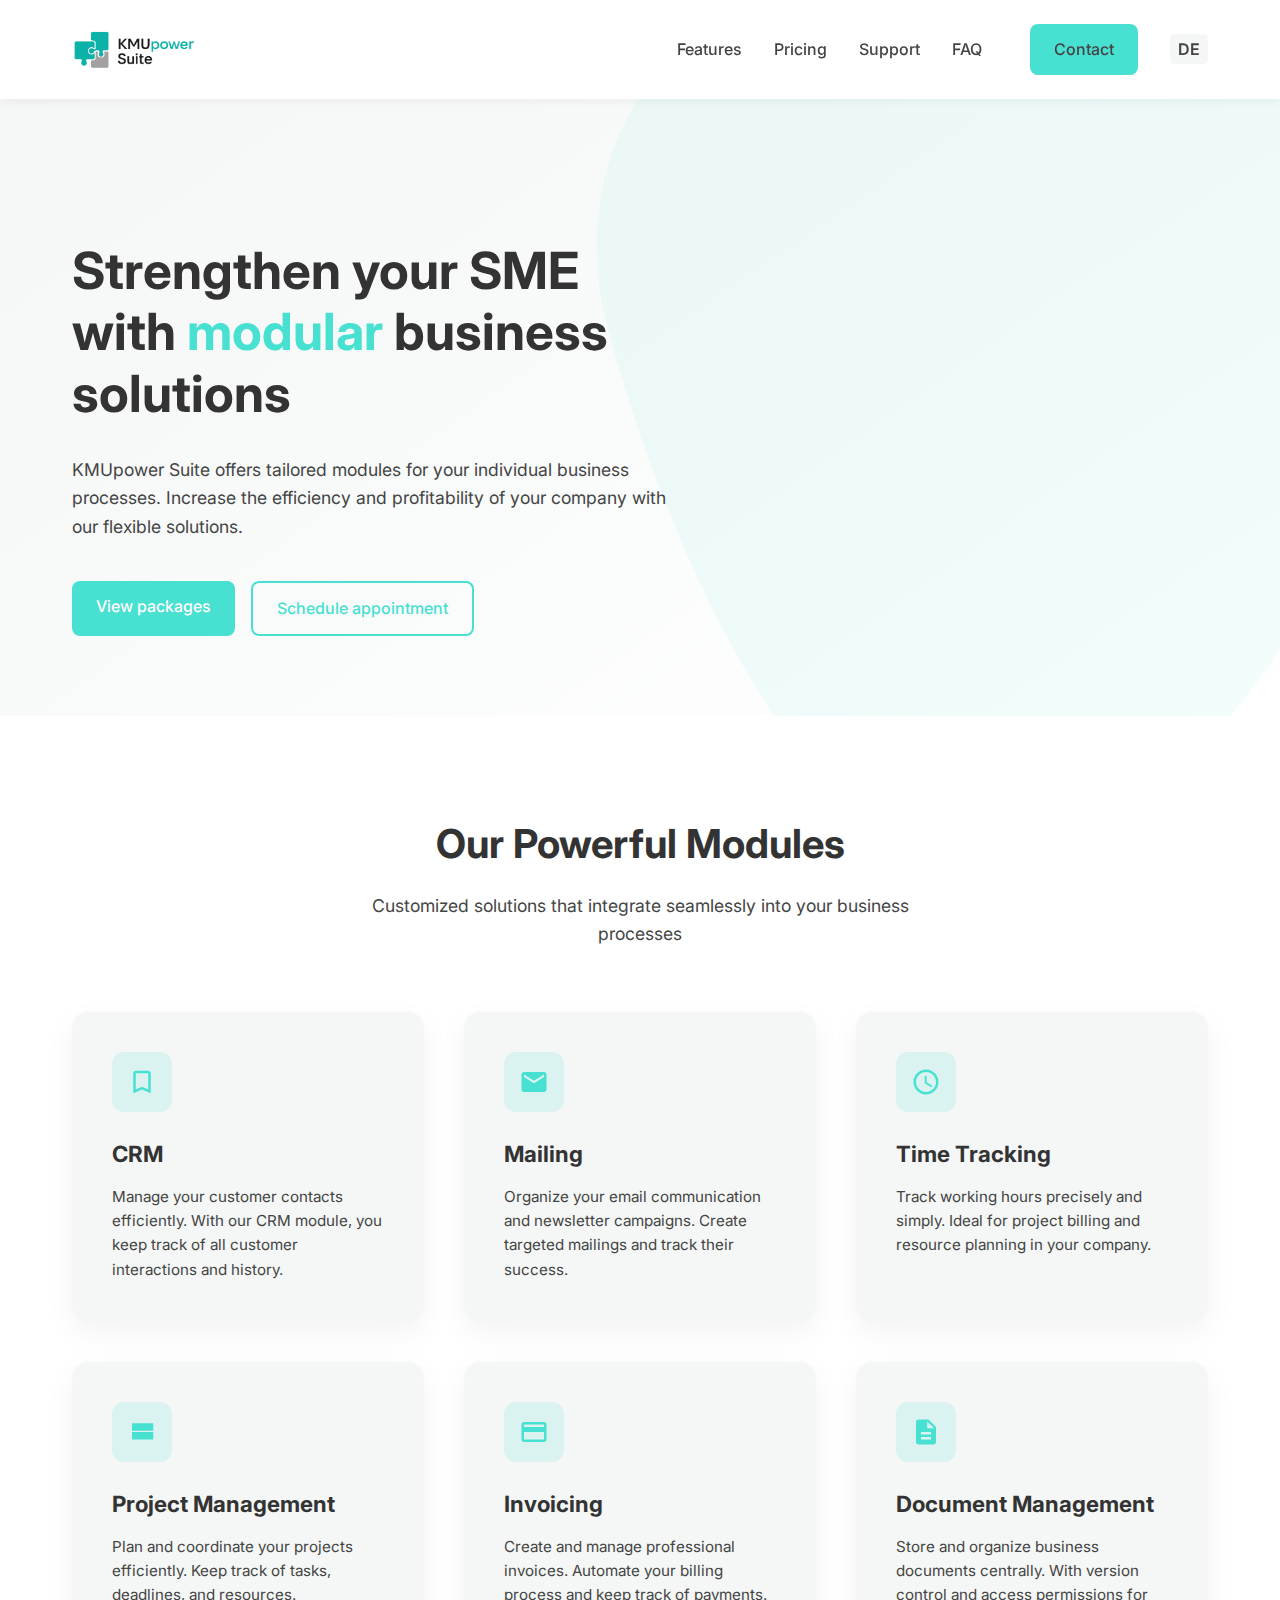
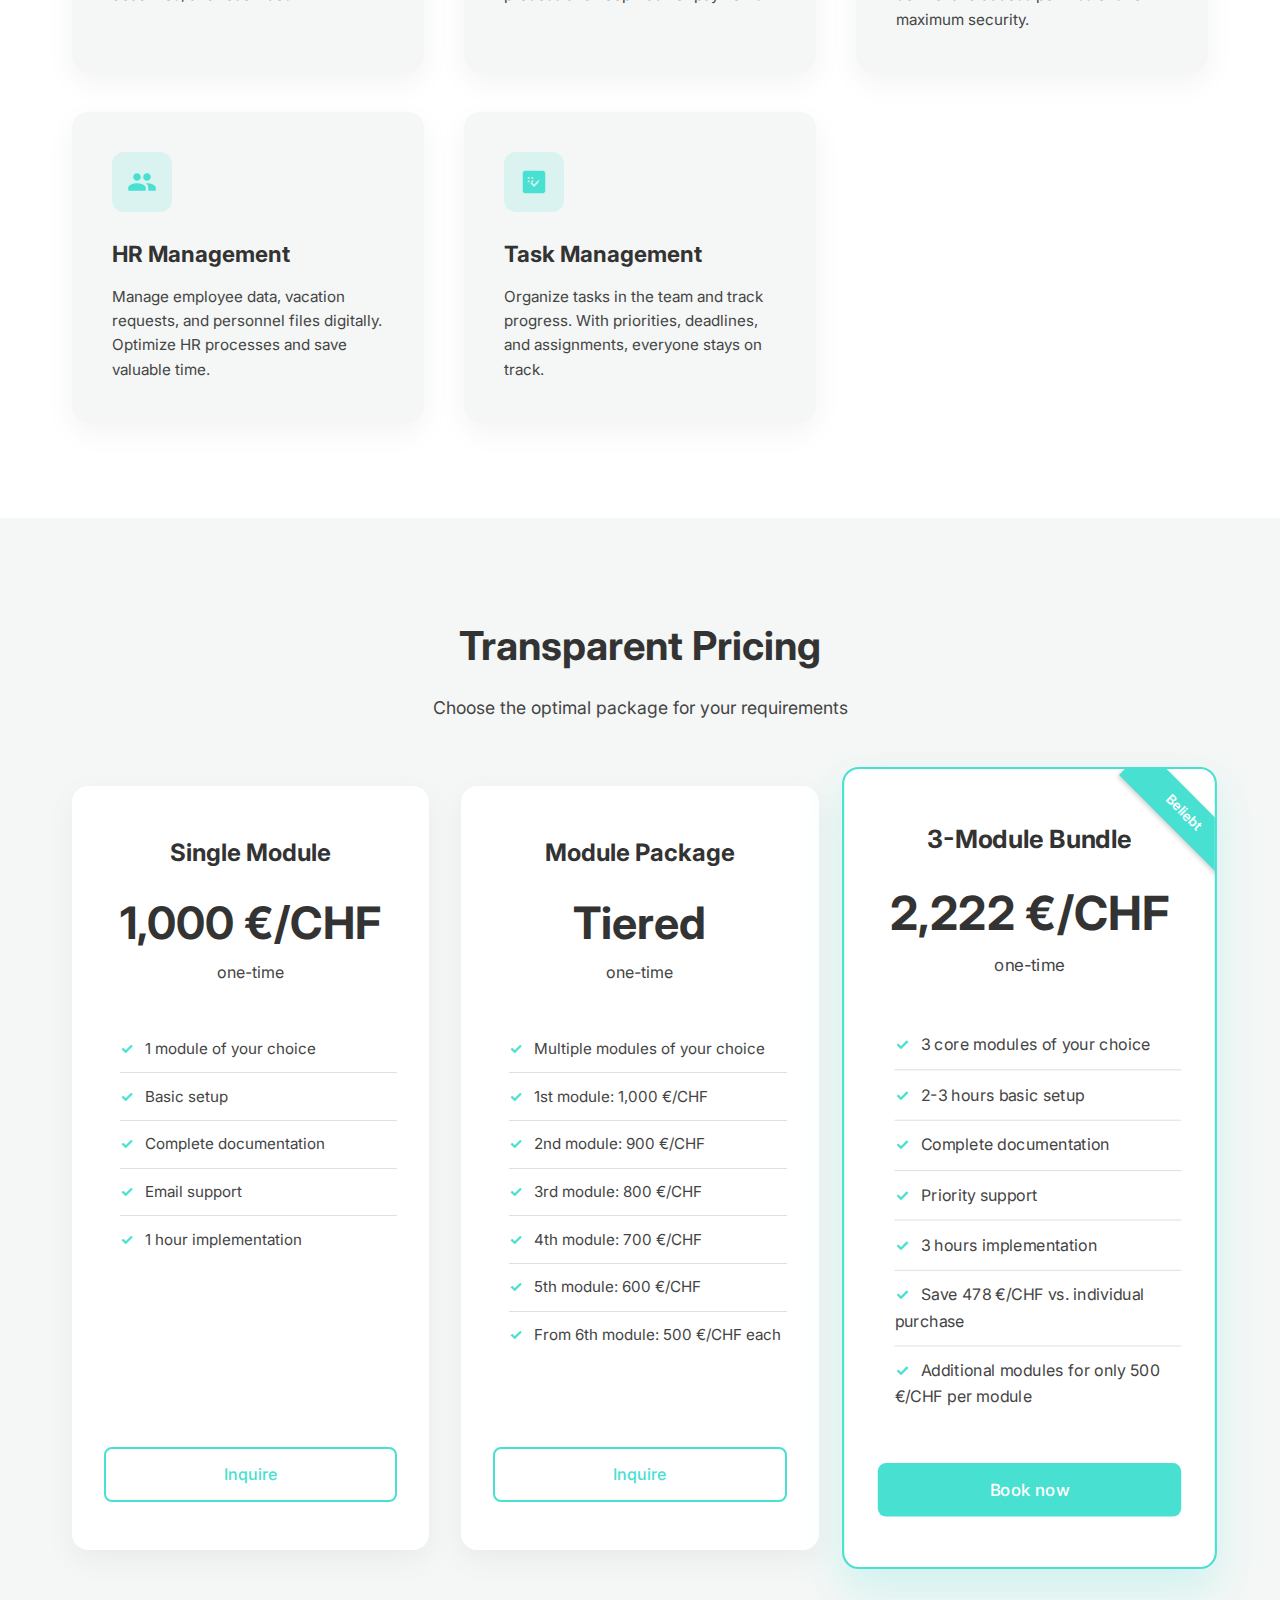
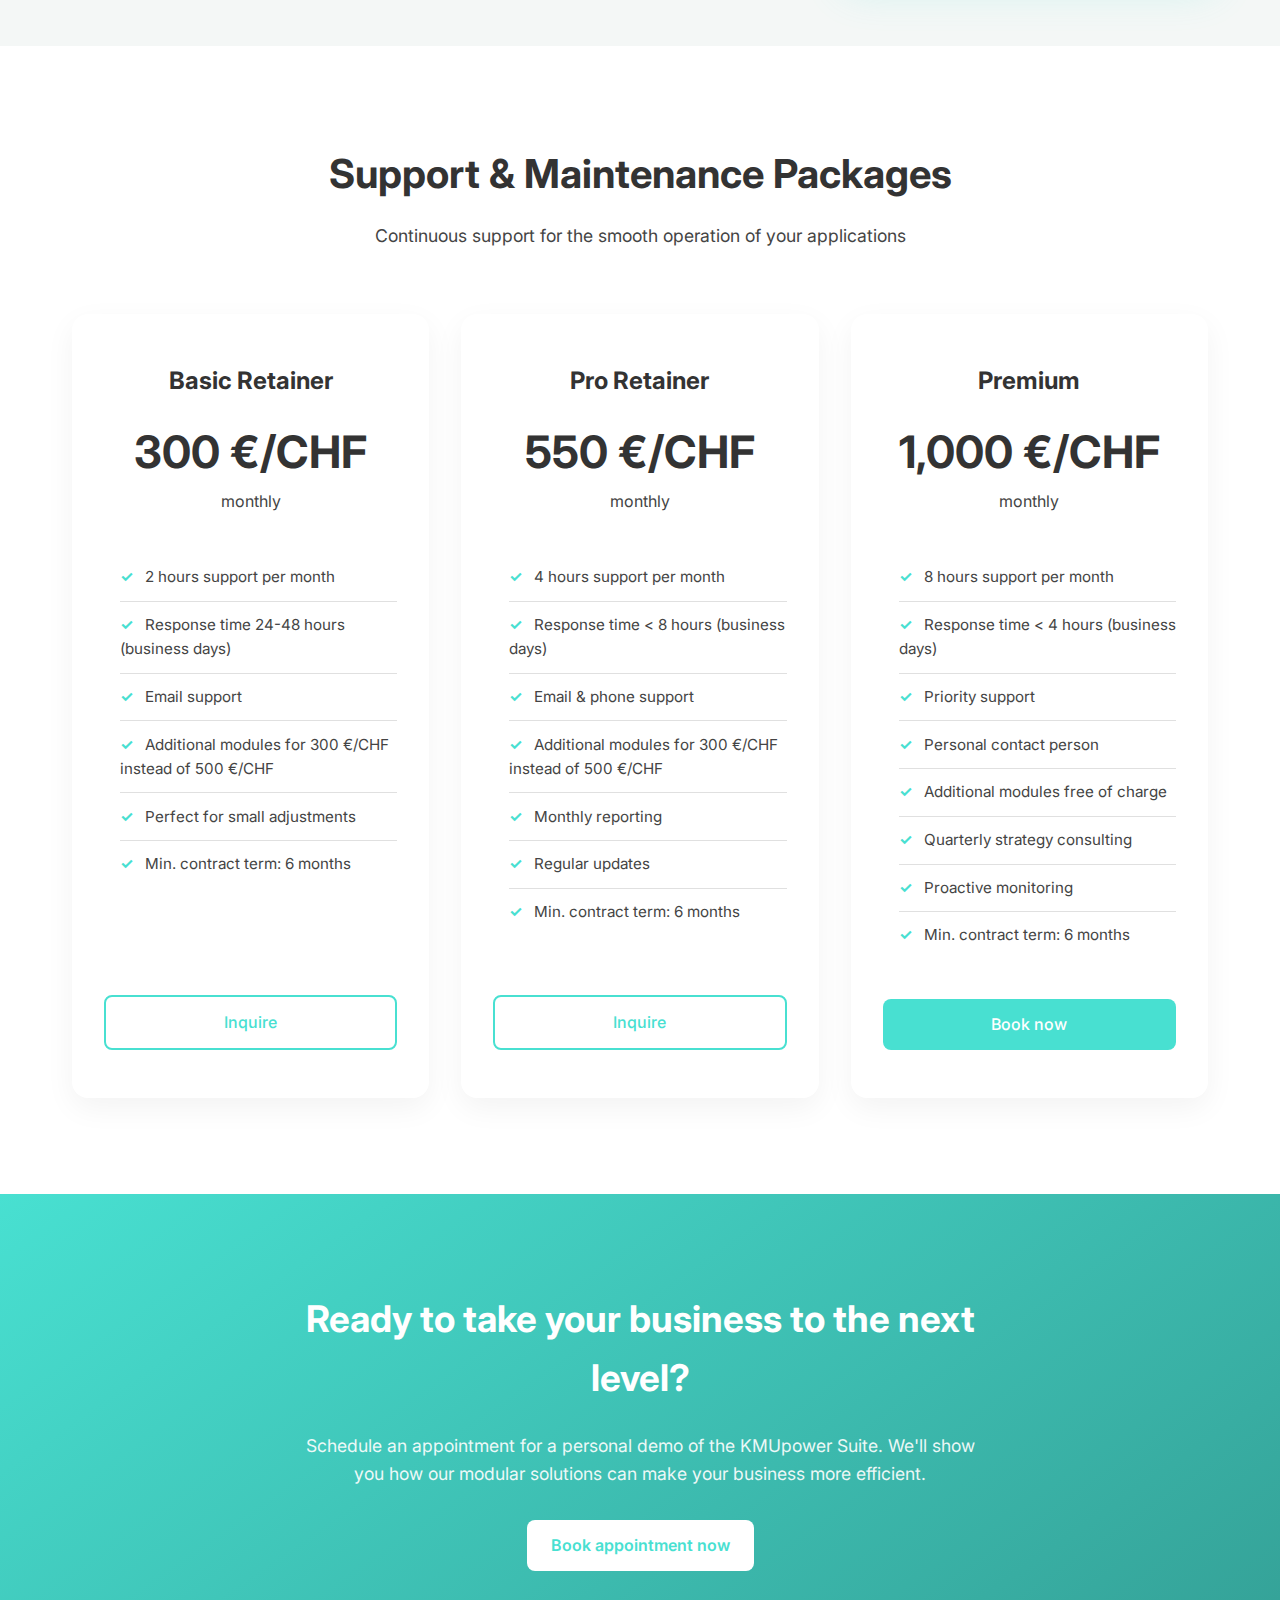
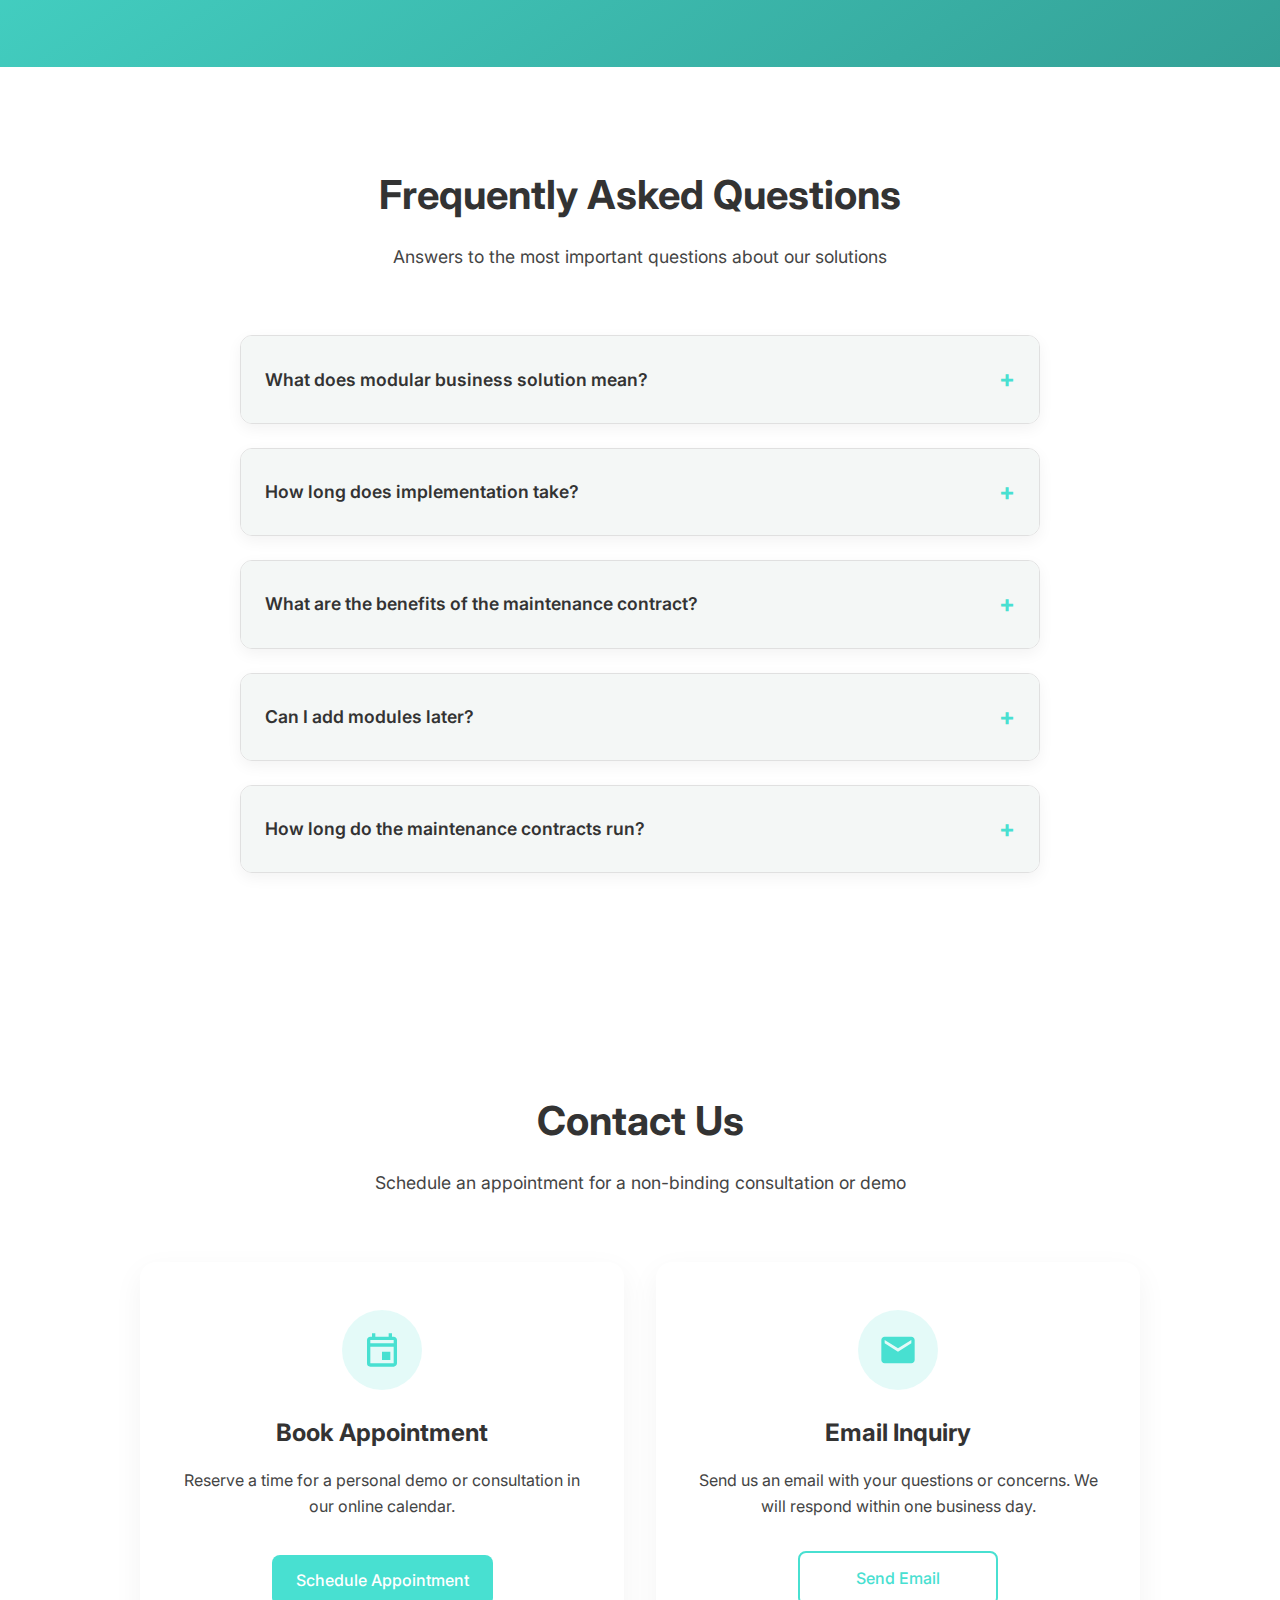
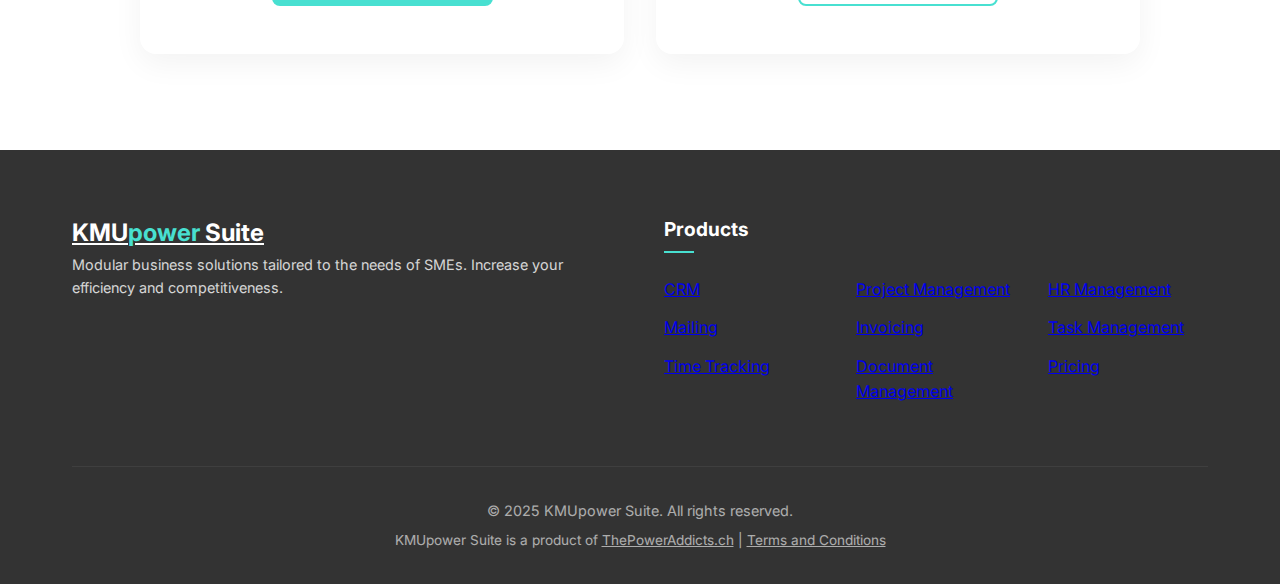
==== index.html @ a1e019ae "Add files via upload" ====
<!DOCTYPE html>
<html lang="de">
<head>
    <meta charset="UTF-8">
    <meta name="viewport" content="width=device-width, initial-scale=1.0">
    <!-- Improved meta description with clear value proposition and length optimization -->
    <meta name="description" content="KMUpower Suite: Modulare Business-Software für KMUs. Steigern Sie Effizienz & Umsatz mit massgeschneiderten Lösungen für CRM, Stundenerfassung & Projektmanagement. Jetzt Demo anfordern!">
    <!-- Added more specific and LSI keywords -->
    <meta name="keywords" content="KMUpower Suite, Business Software Schweiz, modulare CRM Lösung, KMU Projektmanagement, Zeiterfassung Software, digitale Rechnungsstellung, KMU Dokumentenmanagement, HR Software KMU, Aufgabenverwaltung Software, Business Software Modulare">
    <!-- Canonical tag to prevent duplicate content issues -->
    <link rel="canonical" href="https://www.kmupowersuite.com/index.html">
    <!-- Open Graph tags for better social media sharing -->
    <meta property="og:title" content="KMUpower Suite | Modulare Businesslösungen für KMUs">
    <meta property="og:description" content="Steigern Sie die Effizienz Ihres KMU mit massgeschneiderten CRM, Stundenerfassung & Projektmanagement-Modulen. Flexibel & skalierbar.">
    <meta property="og:image" content="https://www.kmupowersuite.com/assets/images/kmupower-og-image.jpg">
    <meta property="og:url" content="https://www.kmupowersuite.com/index.html">
    <meta property="og:type" content="website">
    <!-- Twitter Card data -->
    <meta name="twitter:card" content="summary_large_image">
    <meta name="twitter:title" content="KMUpower Suite | Modulare Businesslösungen für KMUs">
    <meta name="twitter:description" content="Massgeschneiderte Business-Software Module für Schweizer KMUs. CRM, Stundenerfassung & mehr.">
    <meta name="twitter:image" content="https://www.kmupowersuite.com/assets/images/kmupower-twitter-image.jpg">
    <title>KMUpower Suite | Modulare Businesslösungen für KMUs | CRM, Projektmanagement & mehr</title>

    <!-- Preload critical fonts -->
    <link rel="preconnect" href="https://fonts.googleapis.com">
    <link rel="preconnect" href="https://fonts.gstatic.com" crossorigin>
    <link href="https://fonts.googleapis.com/css2?family=Inter:wght@300;400;500;600;700&display=swap" rel="stylesheet">
    
    <!-- Link to external CSS file -->
    <link rel="stylesheet" href="assets/css/style.css">
    
    <!-- Structured data for rich search results -->
    <script type="application/ld+json">
    {
      "@context": "https://schema.org",
      "@type": "SoftwareApplication",
      "name": "KMUpower Suite",
      "applicationCategory": "BusinessApplication",
      "operatingSystem": "Web",
      "offers": {
        "@type": "Offer",
        "price": "1000",
        "priceCurrency": "EUR"
      },
      "aggregateRating": {
        "@type": "AggregateRating",
        "ratingValue": "4.8",
        "ratingCount": "127"
      }
    }
    </script>

    <!-- Structured data for organization -->
    <script type="application/ld+json">
    {
      "@context": "https://schema.org",
      "@type": "Organization",
      "name": "KMUpower Suite",
      "url": "https://www.kmupower-suite.com",
      "logo": "https://www.kmupower-suite.com/assets/images/logo.png",
      "contactPoint": {
        "@type": "ContactPoint",
        "telephone": "+41-XXX-XXX-XXX",
        "contactType": "customer service"
      },
      "sameAs": [
        "https://www.facebook.com/kmupowersuite",
        "https://www.linkedin.com/company/kmupowersuite",
        "https://twitter.com/kmupowersuite"
      ]
    }
    </script>
</head>
<body>
    <header>
        <div class="container">
            <nav class="navbar">
                <a href="#" class="logo">
                    <img src="assets/images/Logo_KMUpowerSuite.webp" alt="KMUpower Suite Logo" class="logo-image">
                </a>
                <!-- Add hamburger menu button -->
                <button class="mobile-menu-toggle" aria-label="Menü öffnen">
                    <span class="hamburger-icon"></span>
                </button>
                <!-- Wrap navigation in a div for mobile toggle -->
                <div class="nav-container">
                    <ul class="nav-links">
                        <li><a href="#features">Features</a></li>
                        <li><a href="#pricing">Preise</a></li>
                        <li><a href="#support">Support</a></li>
                        <li><a href="#faq">FAQ</a></li>
                        <li><a href="#contact" class="btn btn-primary">Kontakt</a></li>
                        <li class="language-switcher"><a href="index-en.html">EN</a></li>
                    </ul>
                </div>
            </nav>
        </div>
    </header>

    <main itemscope itemtype="https://schema.org/SoftwareApplication"> <!-- Added schema.org markup -->
        <section class="hero">
            <div class="container">
                <div class="hero-content">
                    <h1 itemprop="name">Stärken Sie Ihr KMU mit <span>modularen</span> Businesslösungen</h1>
                    <p itemprop="description">KMUpower Suite bietet massgeschneiderte Module für Ihre individuellen Geschäftsprozesse. Steigern Sie die Effizienz und Profitabilität Ihres Unternehmens mit unseren flexiblen Lösungen.</p>
                    <div class="hero-buttons">
                        <a href="#pricing" class="btn btn-primary">Pakete ansehen</a>
                        <a href="#contact" class="btn btn-outline">Termin vereinbaren</a>
                    </div>
                </div>
            </div>
        </section>

        <section id="features" class="section features">
            <div class="container">
                <div class="section-title">
                    <h2>Unsere Leistungsstarken Module</h2>
                    <p>Massgeschneiderte Lösungen, die sich nahtlos in Ihre Geschäftsprozesse integrieren</p>
                </div>
                <div class="features-grid">
                    <!-- Hier ist die korrekte (zweite) Version der Feature Cards -->
                    <div class="feature-card" itemprop="featureList" itemscope itemtype="https://schema.org/ItemList">
                        <div class="feature-icon">
                             <!-- CRM Icon (Beispiel: Bookmark) -->
                            <svg xmlns="http://www.w3.org/2000/svg" viewBox="0 0 24 24" aria-hidden="true" role="img"><path d="M17 3H7c-1.1 0-2 .9-2 2v16l7-3 7 3V5c0-1.1-.9-2-2-2zm0 15l-5-2.18L7 18V5h10v13z"/></svg>
                        </div>
                        <h3 itemprop="itemListElement">CRM</h3>
                        <p>Verwalten Sie Ihre Kundenkontakte effizient. Mit unserem CRM-Modul behalten Sie den Überblick über alle Kundeninteraktionen und -historie. Optimieren Sie Ihren Verkaufsprozess und verbessern Sie die Kundenbindung.</p>
                    </div>
                    <div class="feature-card">
                        <div class="feature-icon">
                             <!-- Mailing Icon (Beispiel: Envelope) -->
                             <svg xmlns="http://www.w3.org/2000/svg" viewBox="0 0 24 24"><path d="M20 4H4c-1.1 0-1.99.9-1.99 2L2 18c0 1.1.9 2 2 2h16c1.1 0 2-.9 2-2V6c0-1.1-.9-2-2-2zm0 4l-8 5-8-5V6l8 5 8-5v2z"></path></svg>
                        </div>
                        <h3>Mailing</h3>
                        <p>Organisieren Sie Ihre E-Mail-Kommunikation und Newsletter-Kampagnen. Erstellen Sie zielgerichtete Mailings und verfolgen Sie deren Erfolg.</p>
                    </div>
                    <div class="feature-card">
                        <div class="feature-icon">
                             <!-- Stundenerfassung Icon (Beispiel: Clock) -->
                             <svg xmlns="http://www.w3.org/2000/svg" viewBox="0 0 24 24"><path d="M11.99 2C6.47 2 2 6.48 2 12s4.47 10 9.99 10C17.52 22 22 17.52 22 12S17.52 2 11.99 2zM12 20c-4.42 0-8-3.58-8-8s3.58-8 8-8 8 3.58 8 8-3.58 8-8 8zm.5-13H11v6l5.25 3.15.75-1.23-4.5-2.67z"/></svg>
                        </div>
                        <h3>Stundenerfassung</h3>
                        <p>Erfassen Sie Arbeitszeiten präzise und unkompliziert. Ideal für Projektabrechnungen und Ressourcenplanung in Ihrem Unternehmen.</p>
                    </div>
                    <div class="feature-card">
                        <div class="feature-icon">
                             <!-- Projektmanagement Icon (Beispiel: Folder/Stack) -->
                             <svg xmlns="http://www.w3.org/2000/svg" viewBox="0 0 24 24"><path d="M4 18h17v-6H4v6zM4 5v6h17V5H4z"></path></svg>
                        </div>
                        <h3>Projektmanagement</h3>
                        <p>Planen und koordinieren Sie Ihre Projekte effizient. Behalten Sie den Überblick über Aufgaben, Deadlines und Ressourcen.</p>
                    </div>
                    <div class="feature-card">
                        <div class="feature-icon">
                            <!-- Rechnungsstellung Icon (Beispiel: Receipt/Bill) -->
                             <svg xmlns="http://www.w3.org/2000/svg" viewBox="0 0 24 24"><path d="M20 4H4c-1.11 0-1.99.89-1.99 2L2 18c0 1.11.89 2 1.99 2h16c1.11 0 2-.89 2-2V6c0-1.11-.89-2-2-2zm0 14H4v-6h16v6zm0-10H4V6h16v2z"></path></svg>
                        </div>
                        <h3>Rechnungsstellung</h3>
                        <p>Erstellen und verwalten Sie professionelle Rechnungen. Automatisieren Sie Ihren Abrechnungsprozess und behalten Sie den Überblick über Zahlungen.</p>
                    </div>
                    <div class="feature-card">
                        <div class="feature-icon">
                            <!-- Dokumentenmanagement Icon (Beispiel: File/Document) -->
                            <svg xmlns="http://www.w3.org/2000/svg" viewBox="0 0 24 24"><path d="M14 2H6c-1.1 0-1.99.9-1.99 2L4 20c0 1.1.89 2 1.99 2H18c1.1 0 2-.9 2-2V8l-6-6zm2 16H8v-2h8v2zm0-4H8v-2h8v2zm-3-5V3.5L18.5 9H13z"></path></svg>
                        </div>
                        <h3>Dokumentenmanagement</h3>
                        <p>Speichern und organisieren Sie Geschäftsdokumente zentral. Mit Versionskontrolle und Zugriffsberechtigungen für maximale Sicherheit.</p>
                    </div>
                    <div class="feature-card">
                        <div class="feature-icon">
                            <!-- Personalverwaltung Icon (Beispiel: People/Group) -->
                            <svg xmlns="http://www.w3.org/2000/svg" viewBox="0 0 24 24"><path d="M16 11c1.66 0 2.99-1.34 2.99-3S17.66 5 16 5c-1.66 0-3 1.34-3 3s1.34 3 3 3zm-8 0c1.66 0 2.99-1.34 2.99-3S9.66 5 8 5C6.34 5 5 6.34 5 8s1.34 3 3 3zm0 2c-2.33 0-7 1.17-7 3.5V19h14v-2.5c0-2.33-4.67-3.5-7-3.5zm8 0c-.29 0-.62.02-.97.05 1.16.84 1.97 1.97 1.97 3.45V19h6v-2.5c0-2.33-4.67-3.5-7-3.5z"></path></svg>
                        </div>
                        <h3>Personalverwaltung</h3>
                        <p>Verwalten Sie Mitarbeiterdaten, Urlaubsanträge und Personalakten digital. Optimieren Sie HR-Prozesse und sparen Sie wertvolle Zeit.</p>
                    </div>
                    <div class="feature-card">
                        <div class="feature-icon">
                             <!-- Aufgabenverwaltung Icon (Beispiel: Check list) -->
                             <svg xmlns="http://www.w3.org/2000/svg" viewBox="0 0 24 24"><path d="M19 3H5c-1.1 0-2 .9-2 2v14c0 1.1.9 2 2 2h14c1.1 0 2-.9 2-2V5c0-1.1-.9-2-2-2zm-2 5h-1.42v1.42h1.42V8zm0 2.83h-1.42v1.42h1.42v-1.42zM10 8h1.42v1.42H10V8zm0 2.83h1.42v1.42H10v-1.42zM7 10.83h1.42v1.42H7v-1.42zM7 8h1.42v1.42H7V8zm5 8l-3-3 1-1 2 2 4-4 1 1-5 5z"></path></svg>
                        </div>
                        <h3>Aufgabenverwaltung</h3>
                        <p>Organisieren Sie Aufgaben im Team und verfolgen Sie den Fortschritt. Mit Prioritäten, Fristen und Zuweisungen bleiben alle auf Kurs.</p>
                    </div>
                     <!-- Weitere Module wie Berichtswesen, Integrationen könnten hier folgen -->
                </div>
            </div>
        </section>

        <section id="pricing" class="section pricing">
            <div class="container">
                <div class="section-title">
                    <h2>Transparente Preisgestaltung</h2>
                    <p>Wählen Sie das optimale Paket für Ihre Anforderungen</p>
                </div>
                 <!-- Hier ist die korrekte (zweite) Version der Pricing Cards mit Staffelpreisen -->
                <div class="pricing-grid">
                    <div class="pricing-card">
                        <div class="pricing-header">
                            <h3 class="pricing-title">Einzelmodul</h3>
                            <div class="pricing-price">1.000 €/CHF<span>einmalig</span></div>
                        </div>
                        <ul class="pricing-features">
                            <li>1 Modul Ihrer Wahl</li>
                            <li>Grundeinrichtung</li>
                            <li>Vollständige Dokumentation</li>
                            <li>E-Mail Support</li>
                            <li>1 Stunde Implementation</li>
                        </ul>
                        <a href="#contact" class="btn btn-outline">Anfragen</a>
                    </div>
                    <div class="pricing-card">
                         <div class="pricing-header">
                             <h3 class="pricing-title">Modulpaket</h3>
                             <div class="pricing-price">Gestaffelt<span>einmalig</span></div>
                         </div>
                         <ul class="pricing-features">
                             <li>Mehrere Module nach Wahl</li>
                             <li>1. Modul: 1.000 €/CHF</li>
                             <li>2. Modul: 900 €/CHF</li>
                             <li>3. Modul: 800 €/CHF</li>
                             <li>4. Modul: 700 €/CHF</li>
                             <li>5. Modul: 600 €/CHF</li>
                             <li>Ab 6. Modul: je 500 €/CHF</li>
                         </ul>
                         <a href="#contact" class="btn btn-outline">Anfragen</a>
                     </div>
                    <div class="pricing-card featured">
                        <div class="pricing-header">
                            <h3 class="pricing-title">3er-Bundle</h3>
                             <!-- Preis und Ersparnis aus zweiter Version -->
                            <div class="pricing-price">2.222 €/CHF<span>einmalig</span></div>
                        </div>
                        <ul class="pricing-features">
                             <!-- Features aus zweiter Version, Ersparnis korrigiert (1000+900+800=2700 vs 2222 = 478) -->
                             <li>3 zentrale Module nach Wahl</li>
                             <li>2-3 Stunden Grundeinrichtung</li>
                             <li>Vollständige Dokumentation</li>
                             <li>Prioritäts-Support</li>
                             <li>3 Stunden Implementation</li>
                             <li>478 €/CHF sparen ggü. Einzelkauf</li>
                             <li>Weitere Module für nur 500 €/CHF p. Modul</li>
                         </ul>
                        <a href="#contact" class="btn btn-primary">Jetzt buchen</a>
                    </div>
                </div>
            </div>
        </section>

        <section id="support" class="section">
            <div class="container">
                <div class="section-title">
                    <h2>Support & Wartungspakete</h2>
                    <p>Kontinuierliche Betreuung für den reibungslosen Betrieb Ihrer Anwendungen</p>
                </div>
                 <!-- Hier ist die korrekte (zweite) Version der Support Cards -->
                 <div class="pricing-grid">
                    <div class="pricing-card">
                        <div class="pricing-header">
                            <h3 class="pricing-title">Basic Retainer</h3>
                            <div class="pricing-price">300 €/CHF<span>monatlich</span></div>
                        </div>
                        <ul class="pricing-features">
                            <li>2 Stunden Support pro Monat</li>
                            <li>Reaktionszeit 24-48 Stunden (werktags)</li>
                            <li>E-Mail Support</li>
                             <!-- Info über vergünstigte Module aus FAQ integriert -->
                            <li>Zusätzliche Module für 300 €/CHF statt 500 €/CHF</li>
                            <li>Perfekt für kleine Anpassungen</li>
                            <li>Mind. Vertragslaufzeit: 6 Monate</li>
                        </ul>
                        <a href="#contact" class="btn btn-outline">Anfragen</a>
                    </div>
                    <div class="pricing-card">
                         <div class="pricing-header">
                             <h3 class="pricing-title">Pro Retainer</h3>
                             <div class="pricing-price">550 €/CHF<span>monatlich</span></div>
                         </div>
                         <ul class="pricing-features">
                             <li>4 Stunden Support pro Monat</li>
                             <li>Reaktionszeit < 8 Stunden (werktags)</li> <!-- Präziser -->
                             <li>E-Mail & Telefon Support</li>
                             <li>Zusätzliche Module für 300 €/CHF statt 500 €/CHF</li>
                             <li>Monatliches Reporting</li>
                             <li>Regelmässige Updates</li>
                             <li>Mind. Vertragslaufzeit: 6 Monate</li>
                         </ul>
                         <a href="#contact" class="btn btn-outline">Anfragen</a>
                     </div>
                     <div class="pricing-card"> <!-- Kein 'featured' hier, evtl. anpassen -->
                         <div class="pricing-header">
                             <h3 class="pricing-title">Premium</h3>
                             <div class="pricing-price">1.000 €/CHF<span>monatlich</span></div>
                         </div>
                         <ul class="pricing-features">
                             <li>8 Stunden Support pro Monat</li>
                             <li>Reaktionszeit < 4 Stunden (werktags)</li> <!-- Präziser -->
                             <li>Prioritäts-Support</li>
                             <li>Persönlicher Ansprechpartner</li>
                             <!-- Info aus zweiter Version -->
                             <li>Zusätzliche Module kostenlos</li>
                             <li>Quartalsweise Strategieberatung</li>
                             <li>Proaktives Monitoring</li>
                             <li>Mind. Vertragslaufzeit: 6 Monate</li>
                         </ul>
                         <a href="#contact" class="btn btn-primary">Jetzt buchen</a> <!-- Primärer Button hier sinnvoll -->
                     </div>
                 </div>
            </div>
        </section>

        <section class="section cta">
            <div class="container">
                <div class="cta-content">
                    <h2>Bereit, Ihr Geschäft auf die nächste Stufe zu heben?</h2>
                    <p>Vereinbaren Sie einen Termin für eine persönliche Demo der KMUpower Suite. Wir zeigen Ihnen, wie unsere modularen Lösungen Ihr Unternehmen effizienter machen können.</p>
                    <a href="#contact" class="btn">Termin jetzt buchen</a>
                </div>
            </div>
        </section>

        <section id="faq" class="section faq">
            <div class="container">
                <div class="section-title">
                    <h2>Häufig gestellte Fragen</h2>
                    <p>Antworten auf die wichtigsten Fragen zu unseren Lösungen</p>
                </div>
                <div class="faq-list">
                     <!-- Hier ist die korrekte (zweite) Version der FAQ Items -->
                    <div class="faq-item">
                        <div class="faq-question">
                            <span>Was bedeutet modulare Businesslösung?</span>
                            <span>+</span>
                        </div>
                        <div class="faq-answer">
                            <p>Unsere modulare Businesslösung ermöglicht es Ihnen, genau die Funktionen auszuwählen, die Sie tatsächlich benötigen. Sie zahlen nur für das, was Sie wirklich nutzen, und können jederzeit weitere Module hinzufügen, wenn Ihr Unternehmen wächst oder sich Ihre Anforderungen ändern.</p>
                        </div>
                    </div>
                     <div class="faq-item">
                         <div class="faq-question">
                             <span>Wie lange dauert die Implementierung?</span>
                             <span>+</span>
                         </div>
                         <div class="faq-answer">
                             <p>Die Implementierungsdauer hängt von der Anzahl der Module ab. Pro Modul kalkulieren wir etwa eine Stunde für die Grundimplementierung. Bei unserem 3er-Bundle liegt die Gesamtimplementierung bei etwa 2-3 Stunden (inkl. Grundeinrichtung). Nach der Implementierung ist das System sofort einsatzbereit.</p> <!-- Zeit angepasst an Bundle-Info -->
                         </div>
                     </div>
                     <div class="faq-item">
                         <div class="faq-question">
                             <span>Welche Vorteile bietet der Wartungsvertrag?</span>
                             <span>+</span>
                         </div>
                         <div class="faq-answer">
                              <!-- Text angepasst an Support-Pakete -->
                             <p>Mit unseren Support & Wartungsverträgen (Retainer) sichern Sie sich nicht nur garantierte Reaktionszeiten und Support-Stunden, sondern profitieren bei den Basic- und Pro-Paketen auch von vergünstigten Preisen für zusätzliche Module (300 €/CHF statt gestaffelt bis 500 €/CHF). Im Premium-Paket sind zusätzliche Module sogar kostenlos. Wir stellen sicher, dass Ihre Anwendungen stets reibungslos laufen.</p>
                         </div>
                     </div>
                     <div class="faq-item">
                         <div class="faq-question">
                             <span>Kann ich Module später hinzufügen?</span>
                             <span>+</span>
                         </div>
                         <div class="faq-answer">
                              <!-- Text angepasst an gestaffelte Preise und Retainer-Rabatt -->
                             <p>Ja, Sie können jederzeit weitere Module zu Ihrer bestehenden KMUpower Suite hinzufügen. Die Preise sind gestaffelt: Das 1. Modul kostet 1.000 €/CHF, das 2. 900 €/CHF, ..., ab dem 6. Modul je 500 €/CHF. Wenn Sie einen Basic- oder Pro-Wartungsvertrag haben, zahlen Sie für jedes zusätzliche Modul nur 300 €/CHF. Mit dem Premium-Retainer sind zusätzliche Module kostenlos.</p>
                         </div>
                     </div>
                     <div class="faq-item">
                         <div class="faq-question">
                             <span>Wie lange laufen die Wartungsverträge?</span>
                             <span>+</span>
                         </div>
                         <div class="faq-answer">
                             <p>Unsere Support- und Wartungsverträge (Retainer) haben eine Mindestlaufzeit von 6 Monaten. Nach Ablauf dieser Zeit können sie in der Regel mit einer Frist (z.B. monatlich oder quartalsweise, Details im Vertrag) gekündigt werden. Wir empfehlen eine längerfristige Partnerschaft, um kontinuierlich von Support, Updates und Vorteilen zu profitieren.</p> <!-- Kündigungsfrist präzisiert -->
                         </div>
                     </div>
                </div>
            </div>
        </section>

        <section id="contact" class="section">
    <div class="container">
        <div class="section-title">
            <h2>Kontaktieren Sie uns</h2>
            <p>Vereinbaren Sie einen Termin für ein unverbindliches Beratungsgespräch oder eine Demo</p>
        </div>
        <!-- Replace booking iframe with attractive CTA cards -->
        <div class="contact-options">
            <div class="contact-card">
                <div class="contact-icon">
                    <svg xmlns="http://www.w3.org/2000/svg" viewBox="0 0 24 24"><path d="M19 4h-1V2h-2v2H8V2H6v2H5c-1.11 0-1.99.9-1.99 2L3 20a2 2 0 0 0 2 2h14c1.1 0 2-.9 2-2V6c0-1.1-.9-2-2-2zm0 16H5V10h14v10zm0-12H5V6h14v2zm-7 5h5v5h-5v-5z"/></svg>
                </div>
                <h3>Terminbuchung</h3>
                <p>Reservieren Sie einen Termin für eine persönliche Demo oder ein Beratungsgespräch in unserem Online-Kalender.</p>
                <a href="booking.html" class="btn btn-primary">Termin vereinbaren</a>
            </div>
            <div class="contact-card">
                <div class="contact-icon">
                    <svg xmlns="http://www.w3.org/2000/svg" viewBox="0 0 24 24"><path d="M20 4H4c-1.1 0-1.99.9-1.99 2L2 18c0 1.1.9 2 2 2h16c1.1 0 2-.9 2-2V6c0-1.1-.9-2-2-2zm0 4l-8 5-8-5V6l8 5 8-5v2z"></path></svg>
                </div>
                <h3>E-Mail Anfrage</h3>
                <p>Senden Sie uns eine E-Mail mit Ihren Fragen oder Anliegen. Wir antworten innerhalb eines Werktages.</p>
                <a href="mailto:powersuite@thepoweraddicts.ch" class="btn btn-outline">E-Mail senden</a>
            </div>
        </div>
    </div>
</section>

    </main>

    <footer>
    <div class="container">
        <div class="footer-content">
            <div class="footer-column">
                <a href="#" class="footer-logo">KMU<span>power</span> Suite</a>
                <p class="footer-description">Modulare Businesslösungen, die auf die Bedürfnisse von KMUs zugeschnitten sind. Steigern Sie Ihre Effizienz und Wettbewerbsfähigkeit.</p>
            </div>
            <div class="footer-column">
                <h4>Produkte</h4>
                <div class="products-grid">
                    <div>
                        <ul class="footer-links">
                            <li><a href="#features">CRM</a></li>
                            <li><a href="#features">Mailing</a></li>
                            <li><a href="#features">Stundenerfassung</a></li>
                        </ul>
                    </div>
                    <div>
                        <ul class="footer-links">
                            <li><a href="#features">Projektmanagement</a></li>
                            <li><a href="#features">Rechnungsstellung</a></li>
                            <li><a href="#features">Dokumentenmanagement</a></li>
                        </ul>
                    </div>
                    <div>
                        <ul class="footer-links">
                            <li><a href="#features">Personalverwaltung</a></li>
                            <li><a href="#features">Aufgabenverwaltung</a></li>
                            <li><a href="#pricing">Preisgestaltung</a></li>
                        </ul>
                    </div>
                </div>
            </div>
        </div>
        <div class="copyright">
            &copy; 2025 KMUpower Suite. Alle Rechte vorbehalten. 
            <p class="legal-info">KMUpower Suite ist ein Produkt von <a href="https://www.thepoweraddicts.ch" target="_blank">ThePowerAddicts.ch</a> | <a href="https://www.thepoweraddicts.ch/agb" target="_blank">AGB</a></p>
        </div>
    </div>
</footer>

    <!-- Updated script tag with language detection -->
    <script>
        // Check browser language and redirect if needed
        function checkBrowserLanguage() {
            // Only check on initial page load
            if (!sessionStorage.getItem('languageChecked')) {
                const userLang = navigator.language || navigator.userLanguage;
                
                // Set flag to prevent repeated redirects
                sessionStorage.setItem('languageChecked', 'true');
                
                // If language starts with en and we're not on English page, redirect
                if (userLang.startsWith('en') && window.location.pathname.indexOf('index-en.html') === -1) {
                    window.location.href = 'index-en.html';
                }
            }
        }
        
        // Run language check on page load
        checkBrowserLanguage();
    </script>
    <script src="assets/js/script.js"></script>
</body>
</html>
---- assets/css/style.css ----
:root {
    --primary: #48e0d1;
    --primary-dark: #34a096;
    --primary-light: #7eeae0;
    --dark: #333333;
    --light: #ffffff;
    --success: #22c55e;
    --text: #444444;
    --gray: #f4f7f6;
    --gray-medium: #e0e0e0;
}

* {
    margin: 0;
    padding: 0;
    box-sizing: border-box;
}

body {
    font-family: 'Inter', sans-serif;
    color: var(--text);
    line-height: 1.6;
    background-color: var(--light);
}

header {
    background-color: var(--light);
    box-shadow: 0 2px 10px rgba(0,0,0,0.05);
    position: fixed;
    width: 100%;
    top: 0;
    z-index: 1000;
}

.container {
    max-width: 1200px;
    margin: 0 auto;
    padding: 0 2rem;
}

.navbar {
    display: flex;
    justify-content: space-between;
    align-items: center;
    padding: 1.5rem 0;
}

.logo {
    font-size: 1.5rem;
    font-weight: 700;
    color: var(--dark);
    text-decoration: none;
    display: flex;
    align-items: center;
}

.logo span {
    color: var(--primary);
}

.nav-links {
    display: flex;
    list-style: none;
    gap: 2rem;
    align-items: center;
}

.nav-links a {
    text-decoration: none;
    color: var(--text);
    font-weight: 500;
    transition: color 0.3s ease;
}

.nav-links a:hover {
    color: var(--primary);
}

.nav-links .btn {
    margin-left: 1rem;
}

.btn {
    display: inline-block;
    padding: 0.8rem 1.5rem;
    border-radius: 8px;
    font-weight: 500;
    text-decoration: none;
    text-align: center;
    cursor: pointer;
    transition: all 0.3s ease;
    border: none;
    font-size: 1rem;
}

.btn-primary {
    background-color: var(--primary);
    color: var(--light);
}

.btn-primary:hover {
    background-color: var(--primary-dark);
    transform: translateY(-2px);
    box-shadow: 0 5px 15px rgba(72, 224, 209, 0.3);
}

.btn-outline {
    background-color: transparent;
    border: 2px solid var(--primary);
    color: var(--primary);
}

.btn-outline:hover {
    background-color: var(--primary);
    color: var(--light);
    transform: translateY(-2px);
}

.hero {
    padding: 10rem 0 5rem;
    background: linear-gradient(145deg, var(--gray) 0%, var(--light) 100%);
    position: relative;
    overflow: hidden;
    margin-top: 80px;
}

.hero::after {
    content: '';
    position: absolute;
    right: -10%;
    top: -20%;
    width: 60%;
    height: 140%;
    background-color: var(--primary-light);
    opacity: 0.1;
    border-radius: 30% 70% 70% 30% / 30% 30% 70% 70%;
    z-index: 0;
    transform: rotate(-15deg);
}

.hero-content {
    position: relative;
    z-index: 2;
    display: flex;
    flex-direction: column;
    gap: 1rem;
    max-width: 600px;
}

.hero h1 {
    font-size: 3.2rem;
    font-weight: 700;
    line-height: 1.2;
    color: var(--dark);
    margin-bottom: 1rem;
}

.hero h1 span {
    color: var(--primary);
}

.hero p {
    font-size: 1.1rem;
    margin-bottom: 1.5rem;
}

.hero-buttons {
    display: flex;
    gap: 1rem;
}

.section {
    padding: 6rem 0;
}

.section-title {
    text-align: center;
    margin-bottom: 4rem;
}

.section-title h2 {
    font-size: 2.5rem;
    color: var(--dark);
    margin-bottom: 1rem;
}

.section-title p {
    font-size: 1.1rem;
    max-width: 600px;
    margin: 0 auto;
    color: var(--text);
}

.features {
    background-color: var(--light);
}

.features-grid {
    display: grid;
    grid-template-columns: repeat(auto-fit, minmax(300px, 1fr));
    gap: 2.5rem;
}

.feature-card {
    background-color: var(--gray);
    border-radius: 16px;
    padding: 2.5rem;
    box-shadow: 0 10px 30px rgba(0,0,0,0.05);
    transition: transform 0.3s ease, box-shadow 0.3s ease;
    display: flex;
    flex-direction: column;
    min-height: 290px; /* Ensure consistent height for feature cards across languages */
}

.feature-card:hover {
    transform: translateY(-10px);
    box-shadow: 0 15px 35px rgba(0,0,0,0.1);
}

.feature-icon {
    width: 60px;
    height: 60px;
    border-radius: 12px;
    background-color: rgba(72, 224, 209, 0.15);
    display: flex;
    align-items: center;
    justify-content: center;
    margin-bottom: 1.5rem;
    flex-shrink: 0;
}

.feature-icon svg {
    width: 30px;
    height: 30px;
    fill: var(--primary);
}

.feature-card h3 {
    font-size: 1.4rem;
    margin-bottom: 0.8rem;
    color: var(--dark);
}

.feature-card p {
    font-size: 0.95rem;
    flex-grow: 1;
}

.pricing {
    background-color: var(--gray);
}

.pricing-grid {
    display: grid;
    grid-template-columns: repeat(auto-fit, minmax(300px, 1fr));
    gap: 2rem;
    align-items: stretch;
}

.pricing-card {
    background-color: var(--light);
    border-radius: 16px;
    padding: 3rem 2rem;
    box-shadow: 0 10px 30px rgba(0,0,0,0.05);
    text-align: center;
    position: relative;
    display: flex;
    flex-direction: column;
    overflow: hidden;
    min-height: 550px; /* Ensure consistent height for pricing cards across languages */
}

.pricing-card.featured {
    transform: scale(1.05);
    box-shadow: 0 20px 40px rgba(72, 224, 209, 0.2);
    border: 2px solid var(--primary);
}

.pricing-card.featured::before {
    content: 'Beliebt';
    position: absolute;
    top: 1.5rem;
    right: -2.5rem;
    background-color: var(--primary);
    color: var(--light);
    padding: 0.5rem 3rem;
    transform: rotate(45deg);
    font-size: 0.8rem;
    font-weight: 600;
    box-shadow: 0 2px 5px rgba(0,0,0,0.2);
}

.pricing-header {
    margin-bottom: 2rem;
}

.pricing-title {
    font-size: 1.5rem;
    color: var(--dark);
    margin-bottom: 1rem;
}

.pricing-price {
    font-size: 2.8rem;
    font-weight: 700;
    color: var(--dark);
    margin-bottom: 0.5rem;
}

.pricing-price span {
    font-size: 1rem;
    font-weight: 400;
    color: var(--text);
    display: block;
}

.pricing-features {
    list-style: none;
    margin-bottom: 2.5rem;
    flex-grow: 1;
    text-align: left;
    padding-left: 1rem;
    min-height: 240px; /* Ensure consistent height for pricing features across languages */
}

.pricing-features li {
    padding: 0.7rem 0;
    border-bottom: 1px solid var(--gray-medium);
    font-size: 0.95rem;
}

.pricing-features li:last-child {
    border-bottom: none;
}

.pricing-features li::before {
    content: "✓ ";
    color: var(--primary);
    font-weight: bold;
    margin-right: 0.5rem;
}

.pricing-card .btn {
    margin-top: auto;
}

.cta {
    background: linear-gradient(145deg, var(--primary) 0%, var(--primary-dark) 100%);
    color: var(--light);
    text-align: center;
}

.cta-content {
    max-width: 700px;
    margin: 0 auto;
}

.cta h2 {
    font-size: 2.3rem;
    margin-bottom: 1.5rem;
    color: var(--light);
}

.cta p {
    font-size: 1.1rem;
    margin-bottom: 2rem;
    opacity: 0.9;
}

.cta .btn {
    background-color: var(--light);
    color: var(--primary);
    font-weight: 600;
}

.cta .btn:hover {
    background-color: rgba(255, 255, 255, 0.9);
    color: var(--primary-dark);
    box-shadow: 0 5px 15px rgba(0, 0, 0, 0.2);
}

.faq {
    background-color: var(--light);
}

.faq-list {
    max-width: 800px;
    margin: 0 auto;
}

.faq-item {
    margin-bottom: 1.5rem;
    border-radius: 12px;
    overflow: hidden;
    box-shadow: 0 5px 15px rgba(0,0,0,0.05);
    border: 1px solid var(--gray-medium);
}

.faq-question {
    background-color: var(--gray);
    padding: 1.5rem;
    cursor: pointer;
    display: flex;
    justify-content: space-between;
    align-items: center;
    font-weight: 600;
    font-size: 1.1rem;
    color: var(--dark);
    transition: background-color 0.3s ease;
    min-height: 60px; /* Ensure consistent height for FAQ questions across languages */
}

.faq-question:hover {
    background-color: #e9ecef;
}

.faq-question span:last-child {
    font-size: 1.5rem;
    font-weight: bold;
    color: var(--primary);
    transition: transform 0.3s ease;
}

.faq-item.open .faq-question span:last-child {
    transform: rotate(45deg);
}

.faq-answer {
    padding: 1.5rem;
    background-color: var(--light);
    border-top: 1px solid var(--gray-medium);
    display: none;
    font-size: 0.95rem;
    line-height: 1.7;
}

.faq-item.open .faq-answer {
    display: block;
}

.contact-form-wrapper {
    max-width: 600px;
    margin: 0 auto;
}

.form-group {
    margin-bottom: 1.5rem;
}

.form-label {
    display: block;
    margin-bottom: 0.5rem;
    font-weight: 500;
    color: var(--dark);
}

.form-control {
    width: 100%;
    padding: 0.8rem 1rem;
    border-radius: 8px;
    border: 1px solid var(--gray-medium);
    font-family: inherit;
    font-size: 1rem;
    transition: border-color 0.3s ease, box-shadow 0.3s ease;
}

.form-control:focus {
    border-color: var(--primary);
    box-shadow: 0 0 0 3px rgba(72, 224, 209, 0.2);
    outline: none;
}

textarea.form-control {
    resize: vertical;
    min-height: 120px;
}

.form-button {
    width: 100%;
    padding: 1rem 1.5rem;
    font-size: 1.1rem;
}

footer {
    background-color: var(--dark);
    color: var(--light);
    padding: 4rem 0 2rem;
}

.footer-content {
    display: grid;
    grid-template-columns: repeat(auto-fit, minmax(200px, 1fr));
    gap: 3rem;
    margin-bottom: 3rem;
}

.footer-logo {
    font-size: 1.5rem;
    font-weight: 700;
    margin-bottom: 1rem;
    color: var(--light);
}

.footer-logo span {
    color: var(--primary);
}

.footer-description {
    margin-bottom: 1.5rem;
    opacity: 0.8;
    font-size: 0.9rem;
}

.footer-column h4 {
    font-size: 1.2rem;
    margin-bottom: 1.5rem;
    color: var(--light);
    position: relative;
    padding-bottom: 0.5rem;
}

.footer-column h4::after {
    content: '';
    position: absolute;
    left: 0;
    bottom: 0;
    width: 30px;
    height: 2px;
    background-color: var(--primary);
}

.products-grid {
    display: grid;
    grid-template-columns: 1fr 1fr 1fr;
    gap: 1rem 2rem;
}

.footer-links {
    list-style: none;
}

.footer-links li {
    margin-bottom: 0.8rem;
}

.copyright {
    text-align: center;
    padding-top: 2rem;
    border-top: 1px solid rgba(255,255,255,0.1);
    opacity: 0.6;
    font-size: 0.9rem;
}

.legal-info {
    margin-top: 0.5rem;
    font-size: 0.85rem;
}

.legal-info a {
    color: var(--light);
    text-decoration: underline;
    transition: color 0.3s ease;
}

.legal-info a:hover {
    color: var(--primary);
}

/* Accessibility improvements */
.screen-reader-text {
    border: 0;
    clip: rect(1px, 1px, 1px, 1px);
    clip-path: inset(50%);
    height: 1px;
    margin: -1px;
    overflow: hidden;
    padding: 0;
    position: absolute;
    width: 1px;
    word-wrap: normal !important;
}

/* Focus states for accessibility */
a:focus, button:focus, input:focus, textarea:focus, select:focus {
    outline: 2px solid var(--primary);
    outline-offset: 2px;
}

/* Image optimization placeholder classes */
.lazy-load {
    opacity: 0;
    transition: opacity 0.3s;
}
.lazy-load.loaded {
    opacity: 1;
}

/* Hamburger Menu Styles */
.mobile-menu-toggle {
    display: none;
    background: none;
    border: none;
    cursor: pointer;
    padding: 10px;
    z-index: 1001;
}

.hamburger-icon {
    display: block;
    position: relative;
    width: 24px;
    height: 2px;
    background-color: var(--dark);
    transition: background-color 0.3s;
}

.hamburger-icon::before,
.hamburger-icon::after {
    content: '';
    position: absolute;
    width: 24px;
    height: 2px;
    background-color: var(--dark);
    transition: transform 0.3s;
}

.hamburger-icon::before {
    top: -8px;
}

.hamburger-icon::after {
    bottom: -8px;
}

/* Mobile Menu Opened State */
.menu-open .hamburger-icon {
    background-color: transparent;
}

.menu-open .hamburger-icon::before {
    transform: translateY(8px) rotate(45deg);
}

.menu-open .hamburger-icon::after {
    transform: translateY(-8px) rotate(-45deg);
}

/* Logo Image Styling */
.logo-image {
    max-height: 40px;
    width: auto;
    display: block;
}

/* Booking Calendar Styling */
.booking-wrapper {
    max-width: 100%;
    height: 100vh; /* Changed from 204vh to 100vh for better display */
    position: relative;
    overflow: hidden;
    border-radius: 0; /* No rounded corners for full-page embed */
    margin-top: 80px; /* Add margin to account for header */
}

.booking-iframe {
    width: 100%;
    height: 100%;
    border: none;
    position: absolute;
    top: 0;
    left: 0;
}

/* Responsive calendar */
@media (max-width: 768px) {
    .booking-wrapper {
        height: 120vh; /* Changed from 190vh to 120vh for better display on mobile */
    }
}

@media (max-width: 576px) {
    .booking-wrapper {
        height: 130vh; /* Changed from 170vh to 130vh for better display on small screens */
        border-radius: 8px;
    }
}

/* Responsive Anpassungen */
@media (max-width: 992px) {
    .hero {
        padding-top: 8rem;
    }
    .hero h1 {
        font-size: 2.8rem;
    }
    .hero p {
        font-size: 1rem;
    }
    .pricing-card.featured {
        transform: scale(1.02);
    }
    .products-grid {
        grid-template-columns: 1fr 1fr;
    }
}

@media (max-width: 768px) {
    .navbar {
        flex-direction: column;
        gap: 1rem;
        padding: 1rem 0;
    }

    .nav-links {
        flex-direction: column;
        gap: 1rem;
        text-align: center;
        width: 100%;
        margin-top: 1rem;
    }
    .nav-links .btn {
        margin-left: 0;
    }

    .hero {
        padding: 6rem 0 4rem;
        margin-top: 120px;
    }
    .hero h1 {
        font-size: 2.5rem;
    }

    .hero-buttons {
        flex-direction: column;
        width: 100%;
        align-items: center;
    }
    .hero-buttons .btn {
        width: 80%;
        max-width: 300px;
    }

    .section {
        padding: 4rem 0;
    }
    .section-title h2 {
        font-size: 2rem;
    }
    .section-title p {
        font-size: 1rem;
    }

    .features-grid {
        grid-template-columns: 1fr;
        gap: 2rem;
    }

    .pricing-grid {
        grid-template-columns: 1fr;
        gap: 2.5rem;
    }

    .pricing-card.featured {
        transform: scale(1);
    }
    .pricing-card.featured::before {
        top: 1rem;
        right: -3rem;
    }

    .footer-content {
        grid-template-columns: 1fr;
        text-align: center;
    }
    .footer-column h4::after {
        left: 50%;
        transform: translateX(-50%);
    }
    .products-grid {
        grid-template-columns: 1fr 1fr;
        max-width: 400px;
        margin: 0 auto;
    }
    .footer-links {
        padding-left: 0;
    }

    .mobile-menu-toggle {
        display: block;
    }
    
    .nav-container {
        position: fixed;
        top: 0;
        right: -100%;
        width: 100%;
        height: 100vh;
        background-color: var(--light);
        z-index: 1000;
        transition: right 0.3s ease;
        padding: 80px 20px 20px;
        box-shadow: -5px 0 15px rgba(0, 0, 0, 0.1);
        overflow-y: auto;
    }
    
    .menu-open .nav-container {
        right: 0;
    }
    
    .navbar {
        justify-content: space-between;
        flex-direction: row; /* Override previous mobile style */
        padding: 1rem 0;
    }
    
    .nav-links {
        flex-direction: column;
        width: 100%;
        height: auto;
        gap: 2rem;
    }
    
    .nav-links li {
        width: 100%;
        text-align: center;
    }
    
    .nav-links a {
        font-size: 1.2rem;
        padding: 0.5rem 0;
        display: block;
    }
    
    /* Add visual separation between menu items */
    .nav-links li:not(:last-child) {
        border-bottom: 1px solid var(--gray-medium);
        padding-bottom: 1rem;
    }
    
    /* Make contact button full width */
    .nav-links .btn {
        width: 100%;
        margin: 0.5rem 0;
    }
    
    /* Prevent body scrolling when menu is open */
    body.menu-open {
        overflow: hidden;
    }

    .logo-image {
        max-height: 35px; /* Slightly smaller on mobile */
    }

    .feature-card, .pricing-card, .pricing-features {
        min-height: auto; /* Remove fixed heights on mobile for better responsiveness */
    }
}

@media (max-width: 576px) {
    .container {
        padding: 0 1rem;
    }
    .hero h1 {
        font-size: 2.2rem;
    }
    .pricing-price {
        font-size: 2.5rem;
    }
    .products-grid {
        grid-template-columns: 1fr;
    }
}

/* Print styles for better resource usage */
@media print {
    header, footer, .cta, .hero-buttons, form button {
        display: none;
    }
    
    body {
        color: #000;
        background-color: #fff;
    }
    
    a {
        text-decoration: none;
        color: #000;
    }
    
    .container {
        width: 100%;
        margin: 0;
        padding: 0;
    }
    
    .pricing-card, .feature-card {
        break-inside: avoid;
    }
}

/* Contact Cards Styling */
.contact-options {
    display: flex;
    gap: 2rem;
    max-width: 1000px;
    margin: 0 auto;
}

.contact-card {
    background-color: var(--light);
    border-radius: 16px;
    padding: 3rem 2rem;
    box-shadow: 0 10px 30px rgba(0,0,0,0.05);
    text-align: center;
    display: flex;
    flex-direction: column;
    align-items: center;
    flex: 1;
    transition: transform 0.3s ease, box-shadow 0.3s ease;
}

.contact-card:hover {
    transform: translateY(-10px);
    box-shadow: 0 15px 35px rgba(0,0,0,0.1);
}

.contact-icon {
    width: 80px;
    height: 80px;
    border-radius: 50%;
    background-color: rgba(72, 224, 209, 0.15);
    display: flex;
    align-items: center;
    justify-content: center;
    margin-bottom: 1.5rem;
}

.contact-icon svg {
    width: 40px;
    height: 40px;
    fill: var(--primary);
}

.contact-card h3 {
    font-size: 1.5rem;
    margin-bottom: 1rem;
    color: var(--dark);
}

.contact-card p {
    margin-bottom: 2rem;
    flex-grow: 1;
}

.contact-card .btn {
    min-width: 200px;
}

/* Responsive fixes for contact cards */
@media (max-width: 768px) {
    .contact-options {
        flex-direction: column;
    }
    
    .contact-card {
        width: 100%;
    }
}
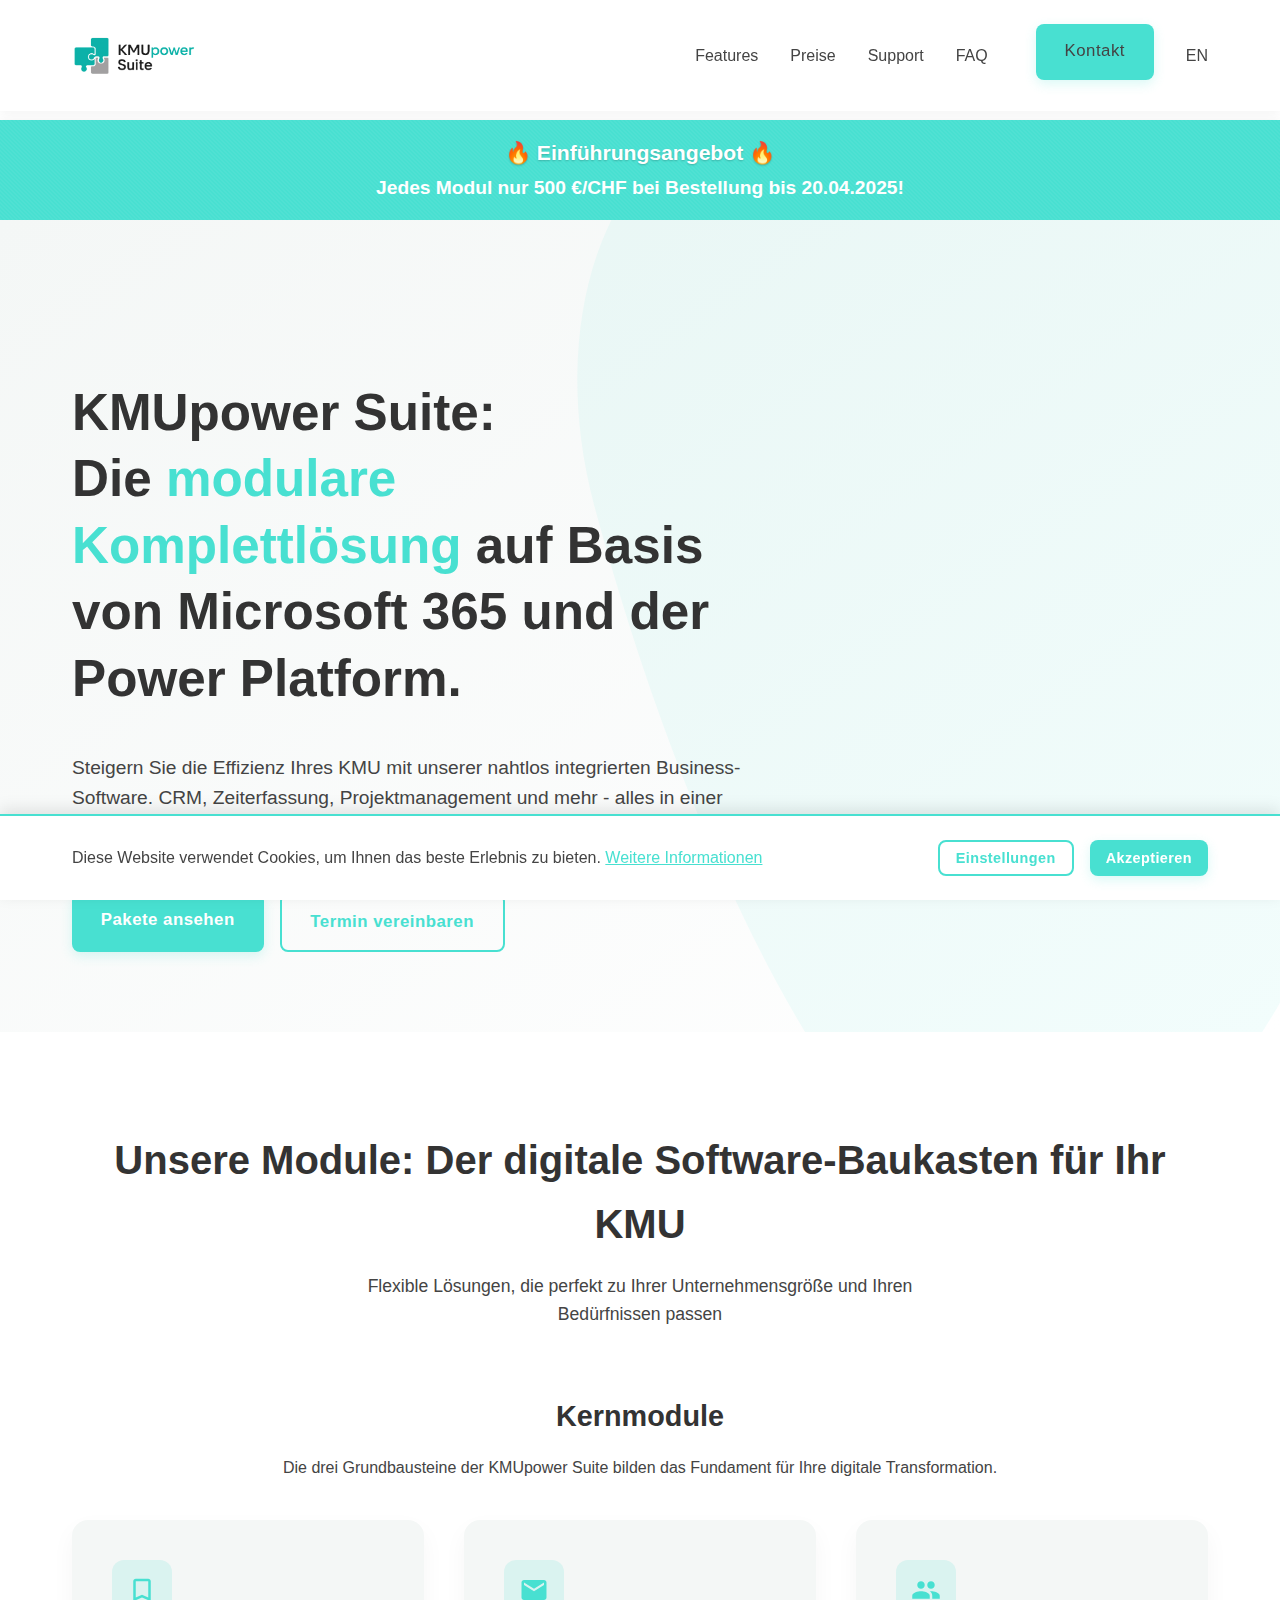
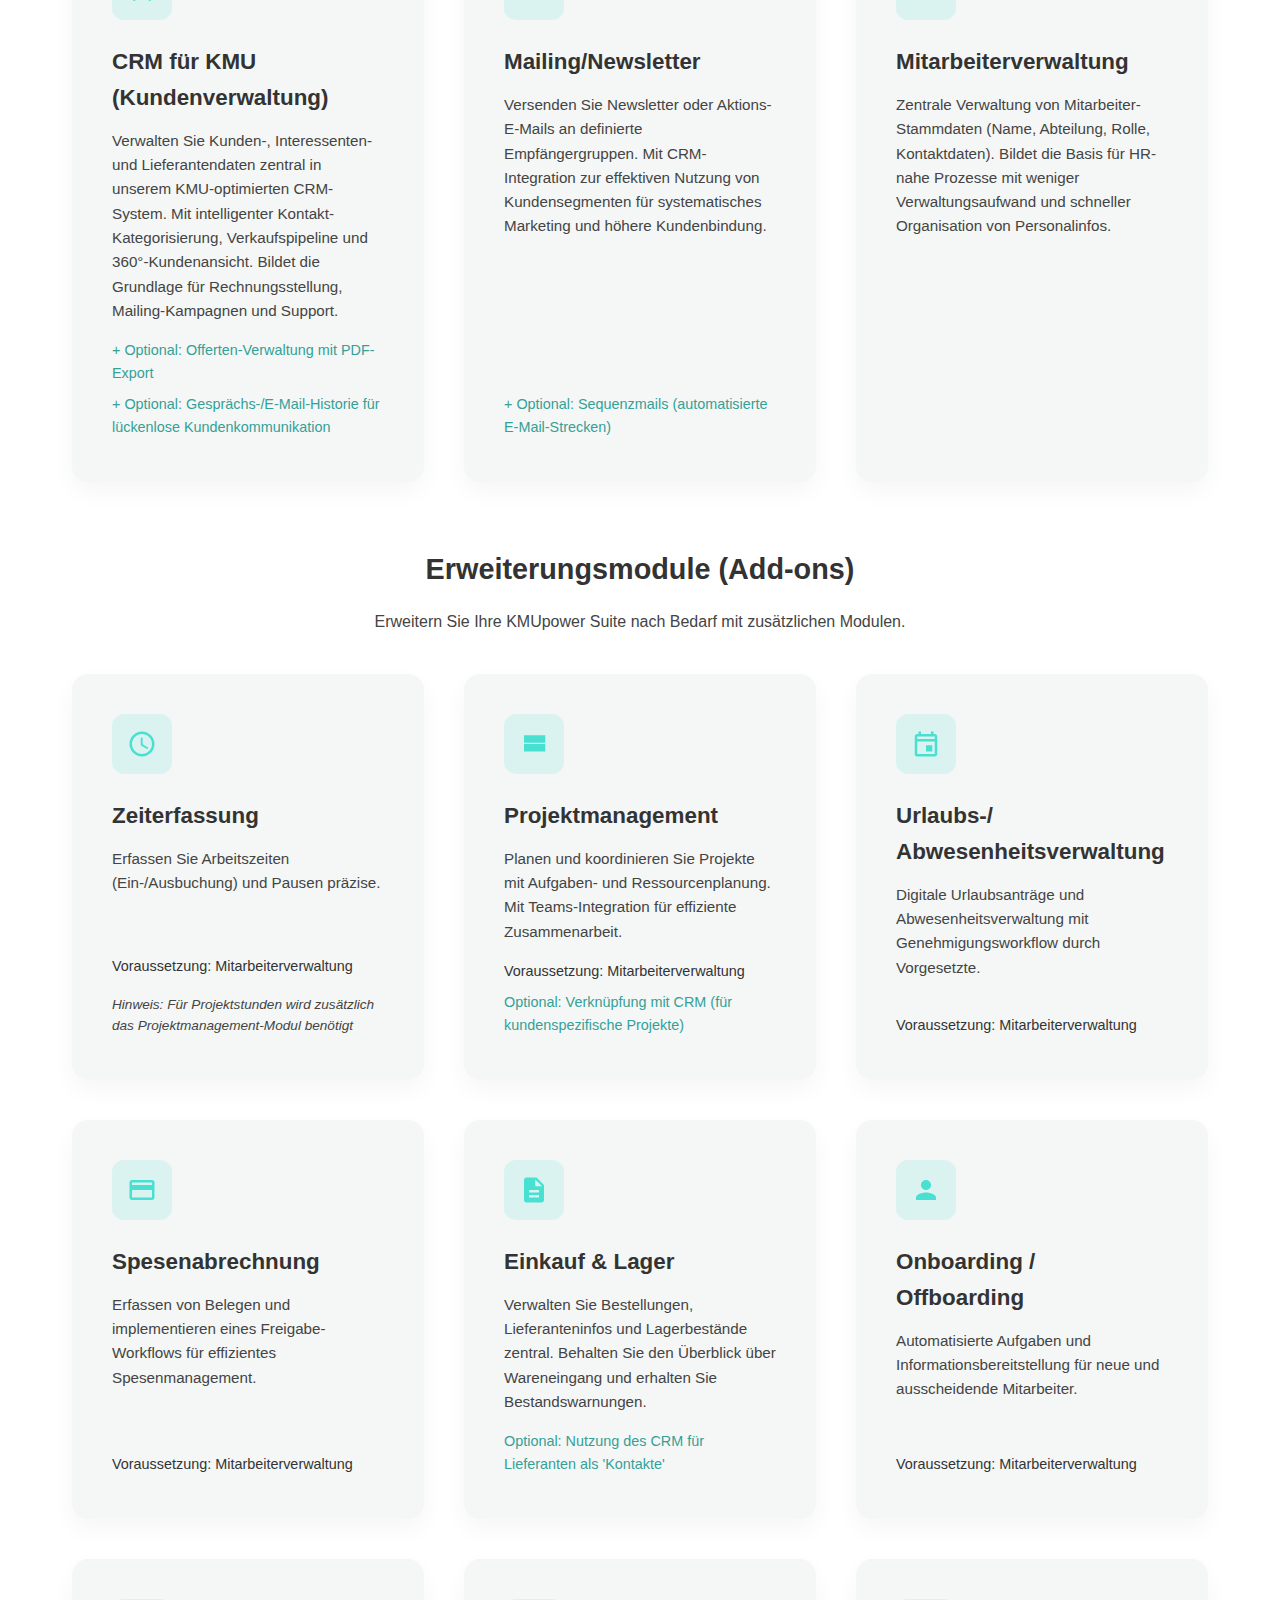
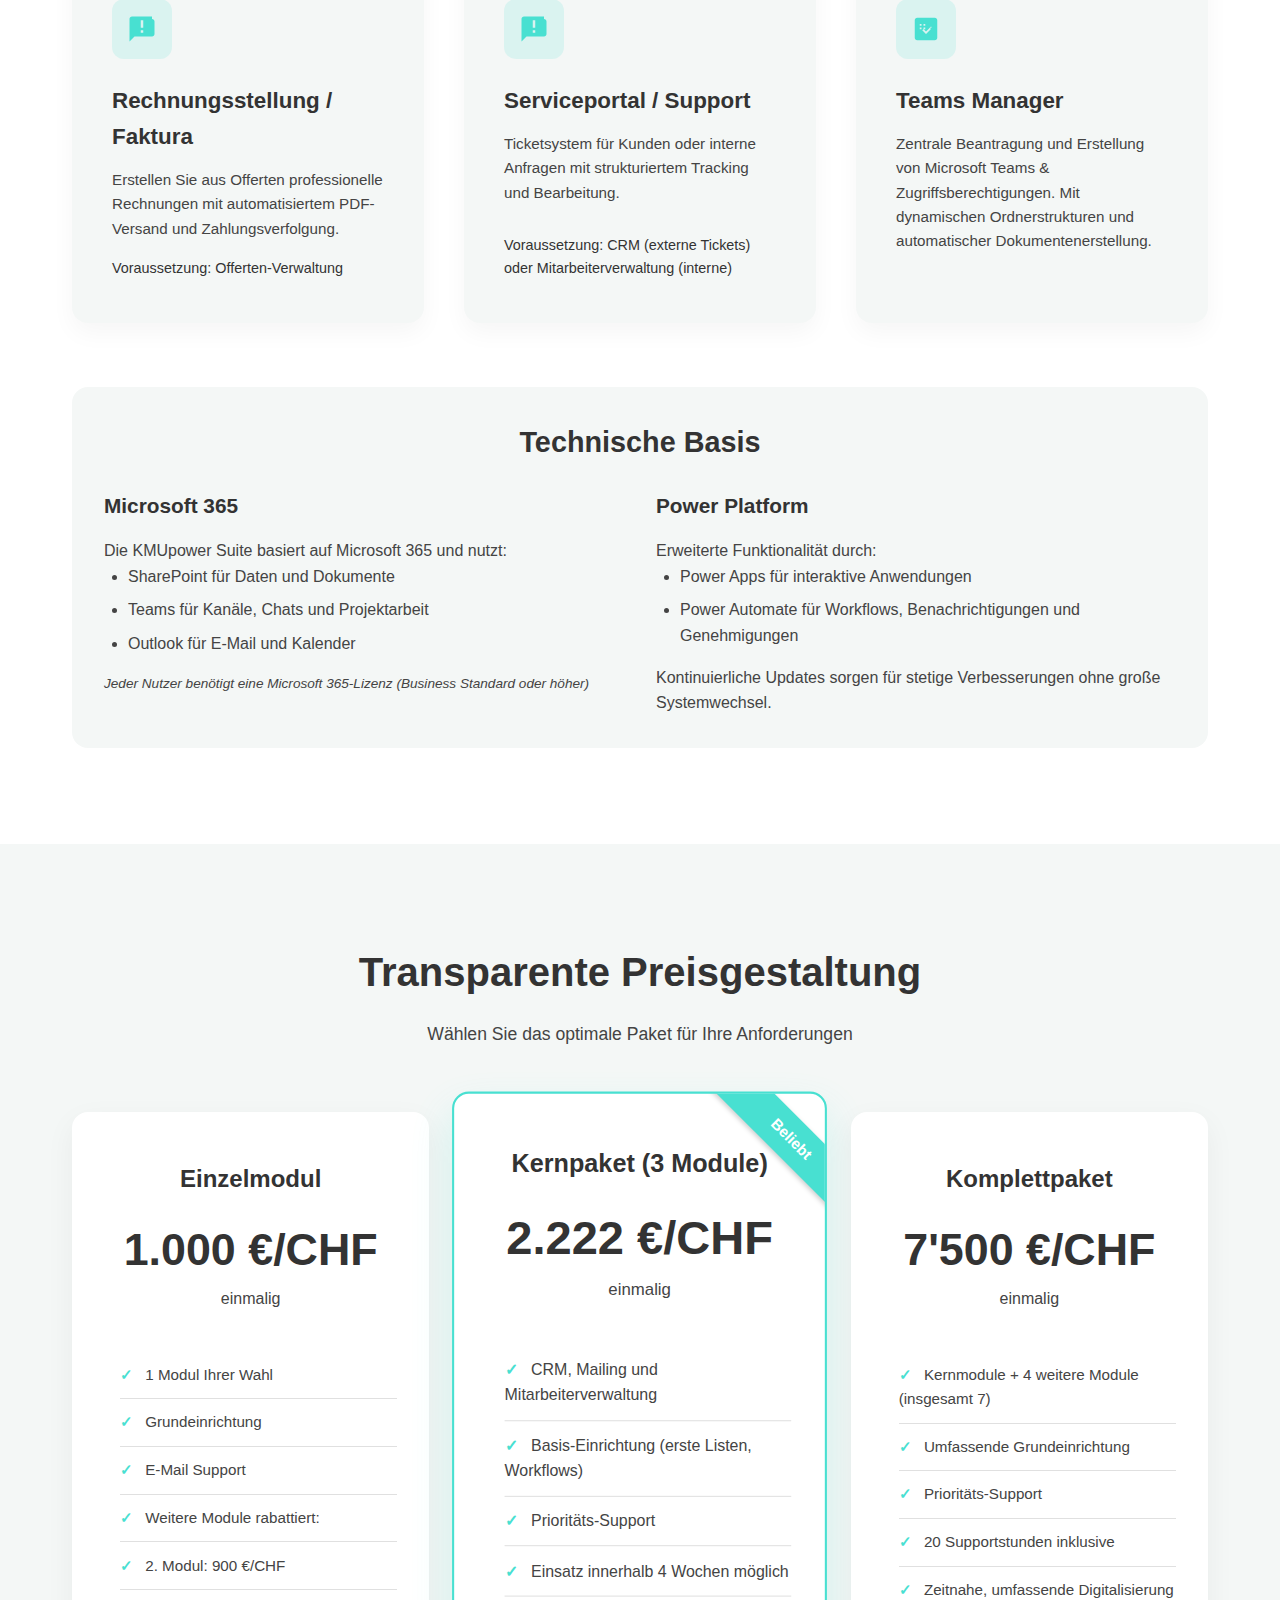
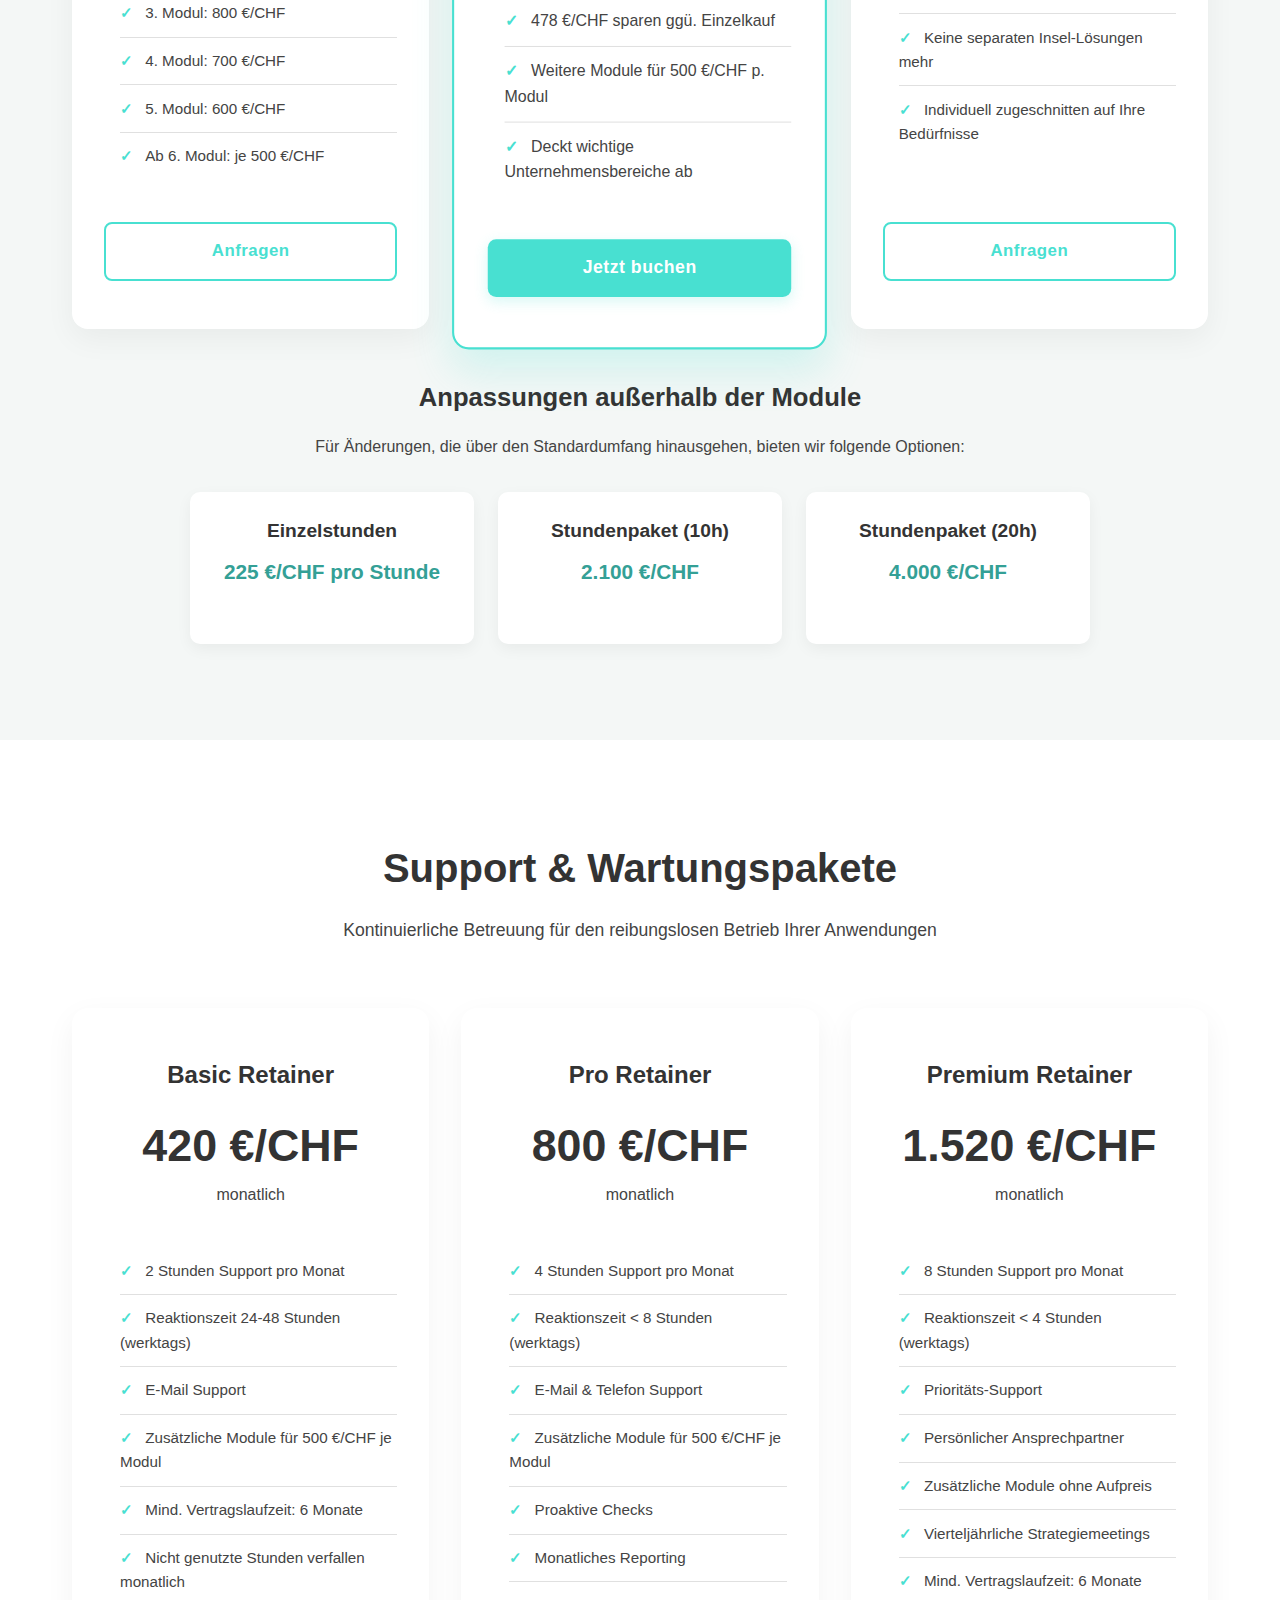
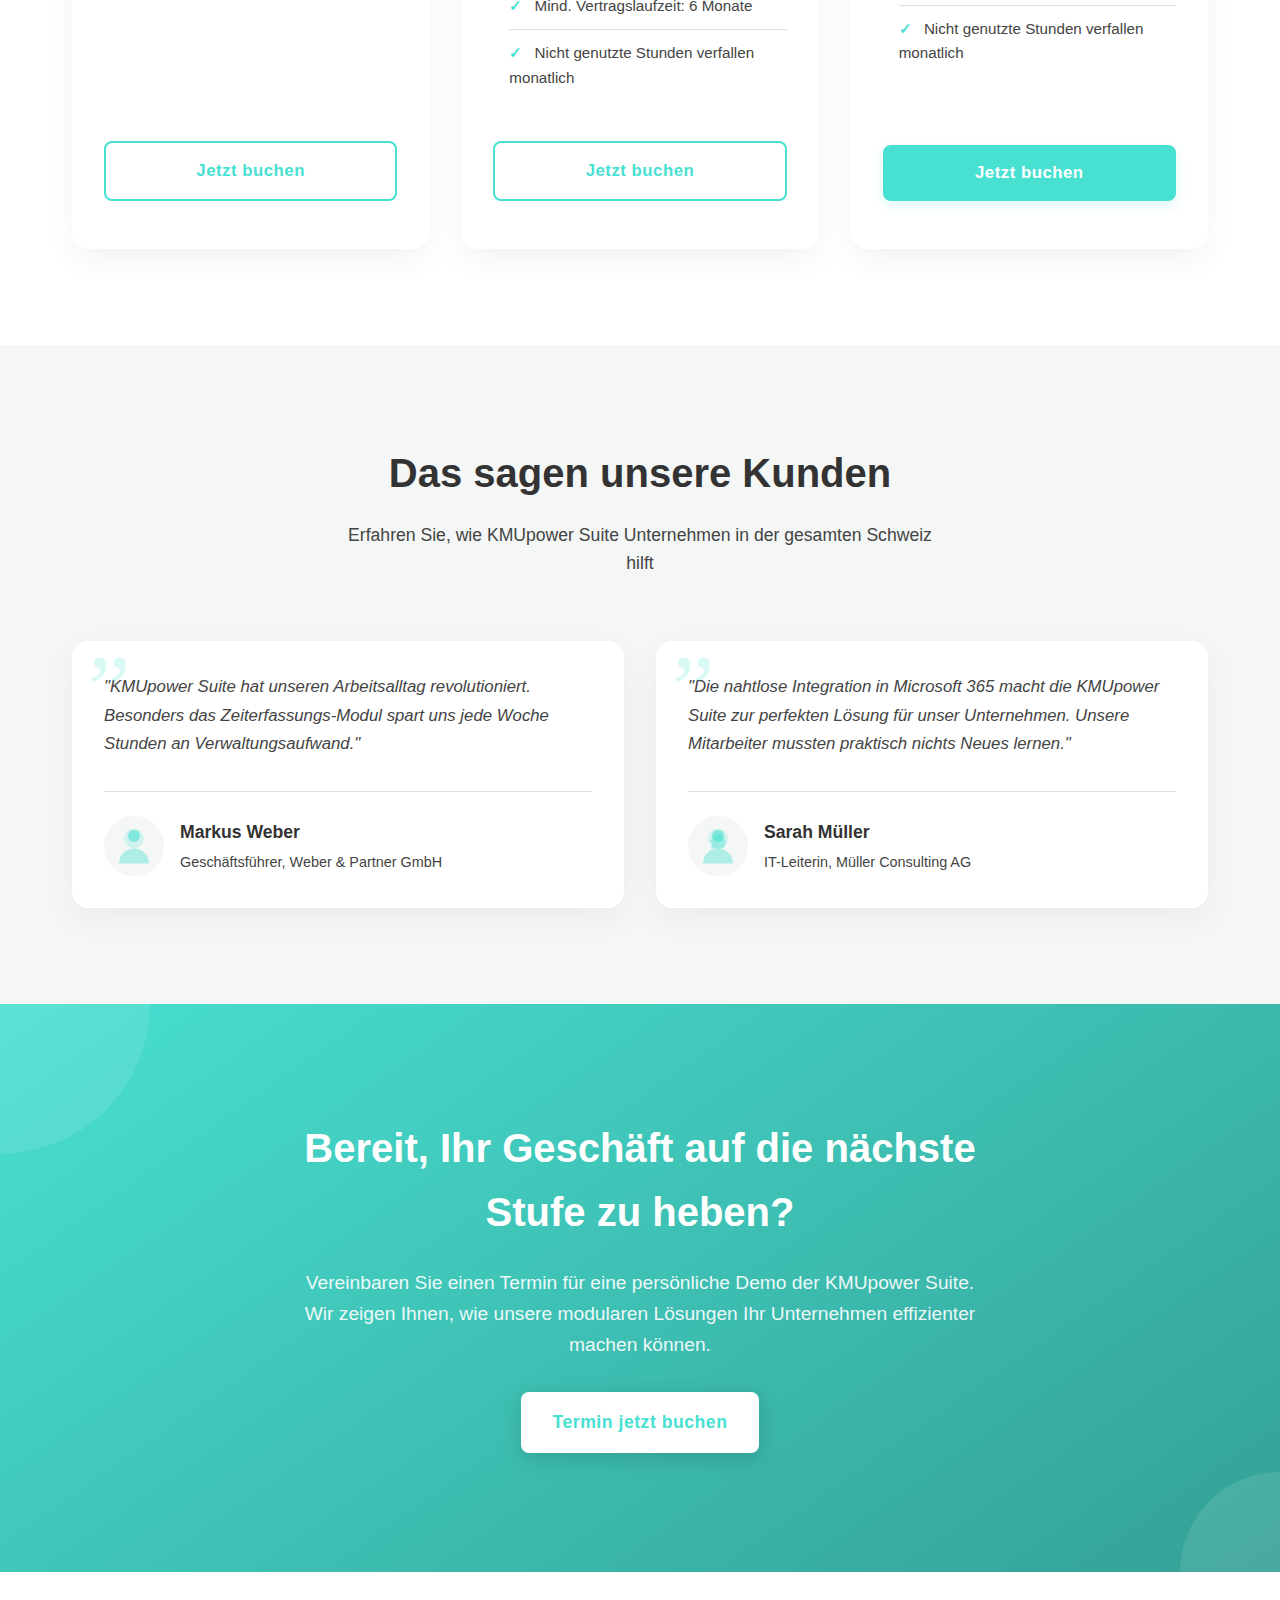
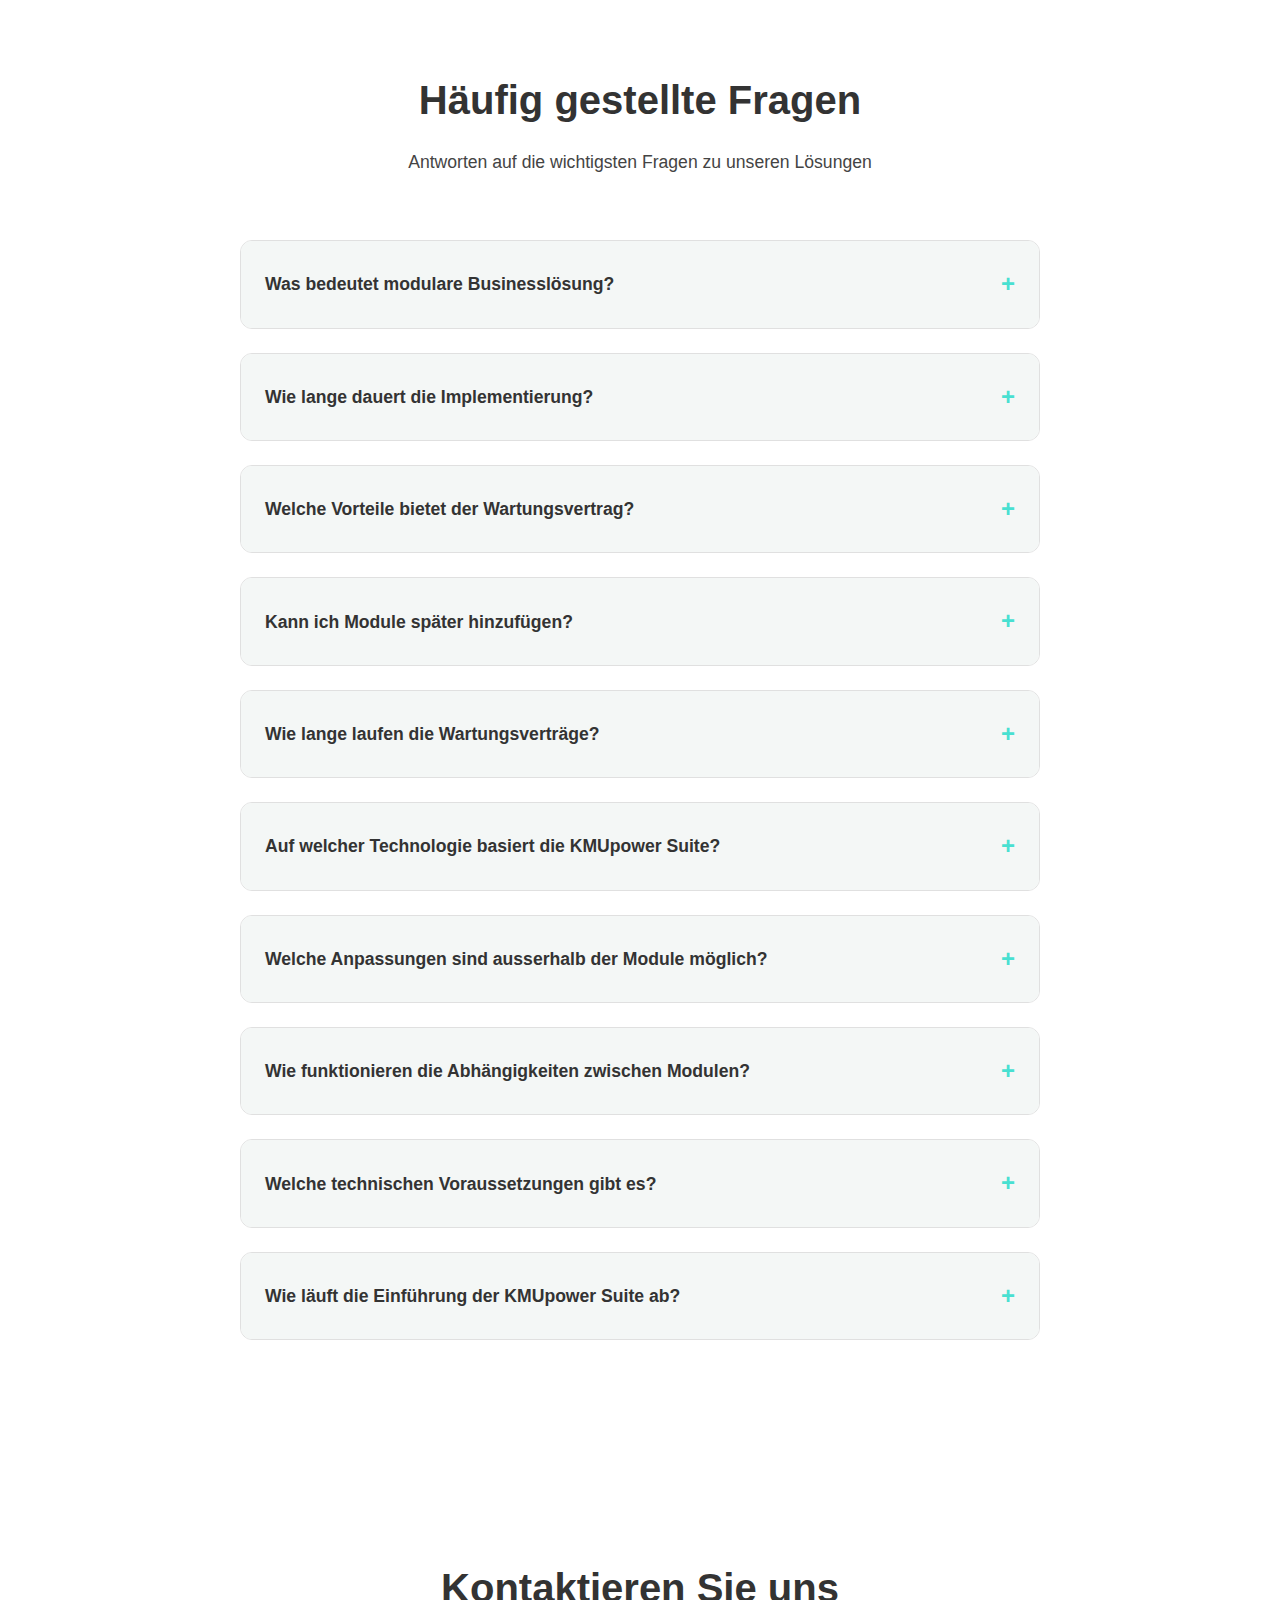
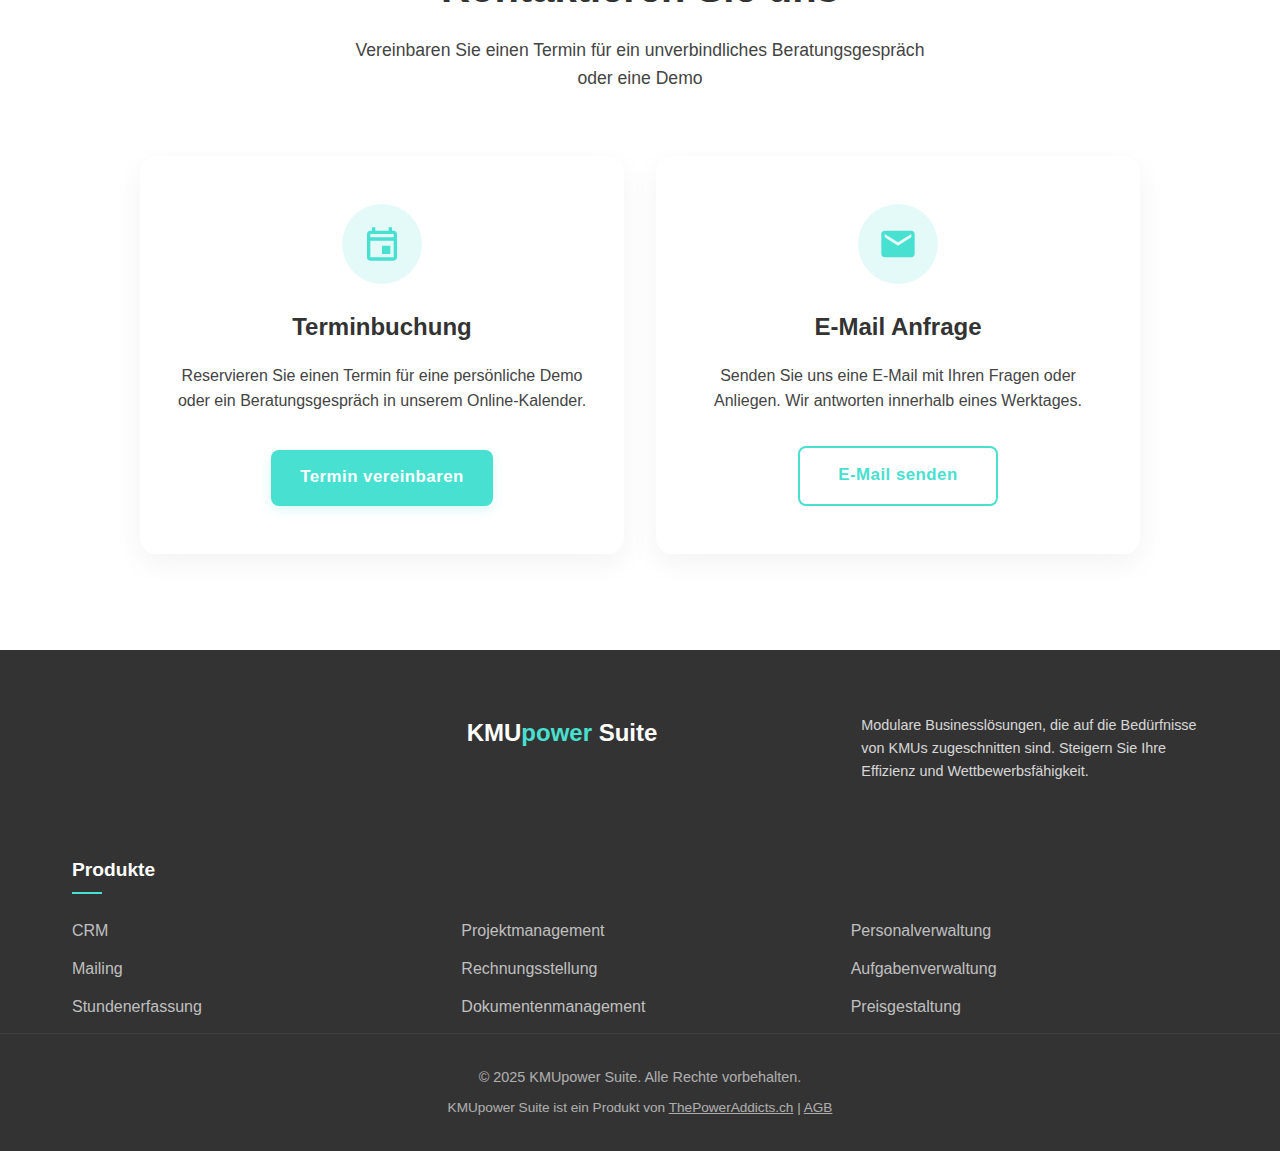
==== commit 24f74316: "Add files via upload" ====
--- a/index.html
+++ b/index.html
@@ -2,25 +2,38 @@
 <html lang="de">
 <head>
     <meta charset="UTF-8">
-    <meta name="viewport" content="width=device-width, initial-scale=1.0">
-    <!-- Improved meta description with clear value proposition and length optimization -->
-    <meta name="description" content="KMUpower Suite: Modulare Business-Software für KMUs. Steigern Sie Effizienz & Umsatz mit massgeschneiderten Lösungen für CRM, Stundenerfassung & Projektmanagement. Jetzt Demo anfordern!">
-    <!-- Added more specific and LSI keywords -->
-    <meta name="keywords" content="KMUpower Suite, Business Software Schweiz, modulare CRM Lösung, KMU Projektmanagement, Zeiterfassung Software, digitale Rechnungsstellung, KMU Dokumentenmanagement, HR Software KMU, Aufgabenverwaltung Software, Business Software Modulare">
+    <meta name="viewport" content="width=device-width, initial-scale=1.0, viewport-fit=cover">
+    <!-- Improved meta description - shorter & more action-oriented -->
+    <meta name="description" content="KMUpower Suite: Modulare Microsoft 365-Lösung für KMUs. CRM, Projektmanagement & Zeiterfassung in einer Plattform. Steigern Sie Effizienz um bis zu 30%. Demo anfordern!">
+    <!-- Updated keywords with LSI terms -->
+    <meta name="keywords" content="KMUpower Suite, Microsoft 365 Integration, CRM für KMU, modulare Komplettlösung, Zeiterfassung digital, Projektmanagement in Teams, Mailing Software, Mitarbeiterverwaltung, Rechnungsstellung, Serviceportal, KMU-Software-Baukasten, Retainer IT">
     <!-- Canonical tag to prevent duplicate content issues -->
     <link rel="canonical" href="https://www.kmupowersuite.com/index.html">
+    <!-- Add hreflang tags for language variants -->
+    <link rel="alternate" hreflang="de" href="https://www.kmupowersuite.com/index.html">
+    <link rel="alternate" hreflang="en" href="https://www.kmupowersuite.com/index-en.html">
     <!-- Open Graph tags for better social media sharing -->
     <meta property="og:title" content="KMUpower Suite | Modulare Businesslösungen für KMUs">
     <meta property="og:description" content="Steigern Sie die Effizienz Ihres KMU mit massgeschneiderten CRM, Stundenerfassung & Projektmanagement-Modulen. Flexibel & skalierbar.">
-    <meta property="og:image" content="https://www.kmupowersuite.com/assets/images/kmupower-og-image.jpg">
     <meta property="og:url" content="https://www.kmupowersuite.com/index.html">
     <meta property="og:type" content="website">
+    <meta property="og:image" content="https://www.kmupowersuite.com/assets/images/og-image.jpg">
     <!-- Twitter Card data -->
-    <meta name="twitter:card" content="summary_large_image">
+    <meta name="twitter:card" content="summary">
     <meta name="twitter:title" content="KMUpower Suite | Modulare Businesslösungen für KMUs">
     <meta name="twitter:description" content="Massgeschneiderte Business-Software Module für Schweizer KMUs. CRM, Stundenerfassung & mehr.">
-    <meta name="twitter:image" content="https://www.kmupowersuite.com/assets/images/kmupower-twitter-image.jpg">
-    <title>KMUpower Suite | Modulare Businesslösungen für KMUs | CRM, Projektmanagement & mehr</title>
+    <meta name="twitter:image" content="https://www.kmupowersuite.com/assets/images/twitter-image.jpg">
+    <!-- Updated title with primary keywords -->
+    <title>KMUpower Suite | Modulare Business-Software für KMU | Microsoft 365 Integration</title>
+
+    <!-- Add favicon references -->
+    <link rel="icon" href="assets/images/favicon.ico">
+    <link rel="apple-touch-icon" sizes="180x180" href="assets/images/apple-touch-icon.png">
+    <link rel="icon" type="image/png" sizes="32x32" href="assets/images/favicon-32x32.png">
+    <link rel="icon" type="image/png" sizes="16x16" href="assets/images/favicon-16x16.png">
+
+    <!-- Add content security policy -->
+    <meta http-equiv="Content-Security-Policy" content="default-src 'self'; script-src 'self' https://www.google-analytics.com; img-src 'self' data: https://www.google-analytics.com; style-src 'self' https://fonts.googleapis.com; font-src 'self' https://fonts.gstatic.com; connect-src 'self' https://www.google-analytics.com;">
 
     <!-- Preload critical fonts -->
     <link rel="preconnect" href="https://fonts.googleapis.com">
@@ -39,9 +52,11 @@
       "applicationCategory": "BusinessApplication",
       "operatingSystem": "Web",
       "offers": {
-        "@type": "Offer",
-        "price": "1000",
-        "priceCurrency": "EUR"
+        "@type": "AggregateOffer",
+        "lowPrice": "1000",
+        "highPrice": "7500",
+        "priceCurrency": "EUR",
+        "offerCount": "3"
       },
       "aggregateRating": {
         "@type": "AggregateRating",
@@ -57,8 +72,7 @@
       "@context": "https://schema.org",
       "@type": "Organization",
       "name": "KMUpower Suite",
-      "url": "https://www.kmupower-suite.com",
-      "logo": "https://www.kmupower-suite.com/assets/images/logo.png",
+      "url": "https://www.kmupowersuite.com",
       "contactPoint": {
         "@type": "ContactPoint",
         "telephone": "+41-XXX-XXX-XXX",
@@ -71,8 +85,51 @@
       ]
     }
     </script>
+    
+    <!-- Add additional schema for FAQPage -->
+    <script type="application/ld+json">
+    {
+      "@context": "https://schema.org",
+      "@type": "FAQPage",
+      "mainEntity": [
+        {
+          "@type": "Question",
+          "name": "Was bedeutet modulare Businesslösung?",
+          "acceptedAnswer": {
+            "@type": "Answer",
+            "text": "Unsere modulare Businesslösung ermöglicht es Ihnen, genau die Funktionen auszuwählen, die Sie tatsächlich benötigen. Sie zahlen nur für das, was Sie wirklich nutzen, und können jederzeit weitere Module hinzufügen, wenn Ihr Unternehmen wächst oder sich Ihre Anforderungen ändern."
+          }
+        },
+        {
+          "@type": "Question",
+          "name": "Wie lange dauert die Implementierung?",
+          "acceptedAnswer": {
+            "@type": "Answer",
+            "text": "Die Implementierungsdauer hängt von der Anzahl der Module ab. Pro Modul kalkulieren wir etwa eine Stunde für die Grundimplementierung. Bei unserem 3er-Bundle liegt die Gesamtimplementierung bei etwa 2-3 Stunden (inkl. Grundeinrichtung). Nach der Implementierung ist das System sofort einsatzbereit."
+          }
+        }
+      ]
+    }
+    </script>
+    
+    <!-- Add WebSite schema -->
+    <script type="application/ld+json">
+    {
+      "@context": "https://schema.org",
+      "@type": "WebSite",
+      "url": "https://www.kmupowersuite.com/",
+      "potentialAction": {
+        "@type": "SearchAction",
+        "target": "https://www.kmupowersuite.com/search?q={search_term_string}",
+        "query-input": "required name=search_term_string"
+      }
+    }
+    </script>
 </head>
 <body>
+    <!-- Skip link for accessibility -->
+    <a href="#main-content" class="skip-to-content">Direkt zum Inhalt springen</a>
+    
     <header>
         <div class="container">
             <nav class="navbar">
@@ -98,12 +155,18 @@
         </div>
     </header>
 
-    <main itemscope itemtype="https://schema.org/SoftwareApplication"> <!-- Added schema.org markup -->
+    <main id="main-content" itemscope itemtype="https://schema.org/SoftwareApplication">
         <section class="hero">
             <div class="container">
                 <div class="hero-content">
-                    <h1 itemprop="name">Stärken Sie Ihr KMU mit <span>modularen</span> Businesslösungen</h1>
-                    <p itemprop="description">KMUpower Suite bietet massgeschneiderte Module für Ihre individuellen Geschäftsprozesse. Steigern Sie die Effizienz und Profitabilität Ihres Unternehmens mit unseren flexiblen Lösungen.</p>
+                    <!-- Improved H1 with line break -->
+                    <h1 itemprop="name">KMUpower Suite:<br>
+                    Die <span>modulare Komplettlösung</span> auf Basis von Microsoft 365 und der Power Platform.</h1>
+                    
+                    <!-- Remove social proof section -->
+                    
+                    <p itemprop="description">Steigern Sie die Effizienz Ihres KMU mit unserer nahtlos integrierten Business-Software. CRM, Zeiterfassung, Projektmanagement und mehr - alles in einer flexiblen Lösung auf Basis von Microsoft 365.</p>
+                    
                     <div class="hero-buttons">
                         <a href="#pricing" class="btn btn-primary">Pakete ansehen</a>
                         <a href="#contact" class="btn btn-outline">Termin vereinbaren</a>
@@ -115,76 +178,182 @@
         <section id="features" class="section features">
             <div class="container">
                 <div class="section-title">
-                    <h2>Unsere Leistungsstarken Module</h2>
-                    <p>Massgeschneiderte Lösungen, die sich nahtlos in Ihre Geschäftsprozesse integrieren</p>
-                </div>
-                <div class="features-grid">
-                    <!-- Hier ist die korrekte (zweite) Version der Feature Cards -->
-                    <div class="feature-card" itemprop="featureList" itemscope itemtype="https://schema.org/ItemList">
-                        <div class="feature-icon">
-                             <!-- CRM Icon (Beispiel: Bookmark) -->
-                            <svg xmlns="http://www.w3.org/2000/svg" viewBox="0 0 24 24" aria-hidden="true" role="img"><path d="M17 3H7c-1.1 0-2 .9-2 2v16l7-3 7 3V5c0-1.1-.9-2-2-2zm0 15l-5-2.18L7 18V5h10v13z"/></svg>
-                        </div>
-                        <h3 itemprop="itemListElement">CRM</h3>
-                        <p>Verwalten Sie Ihre Kundenkontakte effizient. Mit unserem CRM-Modul behalten Sie den Überblick über alle Kundeninteraktionen und -historie. Optimieren Sie Ihren Verkaufsprozess und verbessern Sie die Kundenbindung.</p>
-                    </div>
-                    <div class="feature-card">
-                        <div class="feature-icon">
-                             <!-- Mailing Icon (Beispiel: Envelope) -->
-                             <svg xmlns="http://www.w3.org/2000/svg" viewBox="0 0 24 24"><path d="M20 4H4c-1.1 0-1.99.9-1.99 2L2 18c0 1.1.9 2 2 2h16c1.1 0 2-.9 2-2V6c0-1.1-.9-2-2-2zm0 4l-8 5-8-5V6l8 5 8-5v2z"></path></svg>
-                        </div>
-                        <h3>Mailing</h3>
-                        <p>Organisieren Sie Ihre E-Mail-Kommunikation und Newsletter-Kampagnen. Erstellen Sie zielgerichtete Mailings und verfolgen Sie deren Erfolg.</p>
-                    </div>
-                    <div class="feature-card">
-                        <div class="feature-icon">
-                             <!-- Stundenerfassung Icon (Beispiel: Clock) -->
-                             <svg xmlns="http://www.w3.org/2000/svg" viewBox="0 0 24 24"><path d="M11.99 2C6.47 2 2 6.48 2 12s4.47 10 9.99 10C17.52 22 22 17.52 22 12S17.52 2 11.99 2zM12 20c-4.42 0-8-3.58-8-8s3.58-8 8-8 8 3.58 8 8-3.58 8-8 8zm.5-13H11v6l5.25 3.15.75-1.23-4.5-2.67z"/></svg>
-                        </div>
-                        <h3>Stundenerfassung</h3>
-                        <p>Erfassen Sie Arbeitszeiten präzise und unkompliziert. Ideal für Projektabrechnungen und Ressourcenplanung in Ihrem Unternehmen.</p>
-                    </div>
-                    <div class="feature-card">
-                        <div class="feature-icon">
-                             <!-- Projektmanagement Icon (Beispiel: Folder/Stack) -->
-                             <svg xmlns="http://www.w3.org/2000/svg" viewBox="0 0 24 24"><path d="M4 18h17v-6H4v6zM4 5v6h17V5H4z"></path></svg>
-                        </div>
-                        <h3>Projektmanagement</h3>
-                        <p>Planen und koordinieren Sie Ihre Projekte effizient. Behalten Sie den Überblick über Aufgaben, Deadlines und Ressourcen.</p>
-                    </div>
-                    <div class="feature-card">
-                        <div class="feature-icon">
-                            <!-- Rechnungsstellung Icon (Beispiel: Receipt/Bill) -->
-                             <svg xmlns="http://www.w3.org/2000/svg" viewBox="0 0 24 24"><path d="M20 4H4c-1.11 0-1.99.89-1.99 2L2 18c0 1.11.89 2 1.99 2h16c1.11 0 2-.89 2-2V6c0-1.11-.89-2-2-2zm0 14H4v-6h16v6zm0-10H4V6h16v2z"></path></svg>
-                        </div>
-                        <h3>Rechnungsstellung</h3>
-                        <p>Erstellen und verwalten Sie professionelle Rechnungen. Automatisieren Sie Ihren Abrechnungsprozess und behalten Sie den Überblick über Zahlungen.</p>
-                    </div>
-                    <div class="feature-card">
-                        <div class="feature-icon">
-                            <!-- Dokumentenmanagement Icon (Beispiel: File/Document) -->
-                            <svg xmlns="http://www.w3.org/2000/svg" viewBox="0 0 24 24"><path d="M14 2H6c-1.1 0-1.99.9-1.99 2L4 20c0 1.1.89 2 1.99 2H18c1.1 0 2-.9 2-2V8l-6-6zm2 16H8v-2h8v2zm0-4H8v-2h8v2zm-3-5V3.5L18.5 9H13z"></path></svg>
-                        </div>
-                        <h3>Dokumentenmanagement</h3>
-                        <p>Speichern und organisieren Sie Geschäftsdokumente zentral. Mit Versionskontrolle und Zugriffsberechtigungen für maximale Sicherheit.</p>
-                    </div>
-                    <div class="feature-card">
-                        <div class="feature-icon">
-                            <!-- Personalverwaltung Icon (Beispiel: People/Group) -->
-                            <svg xmlns="http://www.w3.org/2000/svg" viewBox="0 0 24 24"><path d="M16 11c1.66 0 2.99-1.34 2.99-3S17.66 5 16 5c-1.66 0-3 1.34-3 3s1.34 3 3 3zm-8 0c1.66 0 2.99-1.34 2.99-3S9.66 5 8 5C6.34 5 5 6.34 5 8s1.34 3 3 3zm0 2c-2.33 0-7 1.17-7 3.5V19h14v-2.5c0-2.33-4.67-3.5-7-3.5zm8 0c-.29 0-.62.02-.97.05 1.16.84 1.97 1.97 1.97 3.45V19h6v-2.5c0-2.33-4.67-3.5-7-3.5z"></path></svg>
-                        </div>
-                        <h3>Personalverwaltung</h3>
-                        <p>Verwalten Sie Mitarbeiterdaten, Urlaubsanträge und Personalakten digital. Optimieren Sie HR-Prozesse und sparen Sie wertvolle Zeit.</p>
-                    </div>
-                    <div class="feature-card">
-                        <div class="feature-icon">
-                             <!-- Aufgabenverwaltung Icon (Beispiel: Check list) -->
-                             <svg xmlns="http://www.w3.org/2000/svg" viewBox="0 0 24 24"><path d="M19 3H5c-1.1 0-2 .9-2 2v14c0 1.1.9 2 2 2h14c1.1 0 2-.9 2-2V5c0-1.1-.9-2-2-2zm-2 5h-1.42v1.42h1.42V8zm0 2.83h-1.42v1.42h1.42v-1.42zM10 8h1.42v1.42H10V8zm0 2.83h1.42v1.42H10v-1.42zM7 10.83h1.42v1.42H7v-1.42zM7 8h1.42v1.42H7V8zm5 8l-3-3 1-1 2 2 4-4 1 1-5 5z"></path></svg>
-                        </div>
-                        <h3>Aufgabenverwaltung</h3>
-                        <p>Organisieren Sie Aufgaben im Team und verfolgen Sie den Fortschritt. Mit Prioritäten, Fristen und Zuweisungen bleiben alle auf Kurs.</p>
-                    </div>
-                     <!-- Weitere Module wie Berichtswesen, Integrationen könnten hier folgen -->
+                    <!-- Enhanced H2 with keywords -->
+                    <h2>Unsere Module: Der digitale Software-Baukasten für Ihr KMU</h2>
+                    <p>Flexible Lösungen, die perfekt zu Ihrer Unternehmensgröße und Ihren Bedürfnissen passen</p>
+                </div>
+
+                <!-- Core Modules Section -->
+                <div class="module-section">
+                    <h3 class="module-section-title">Kernmodule</h3>
+                    <p class="module-section-description">Die drei Grundbausteine der KMUpower Suite bilden das Fundament für Ihre digitale Transformation.</p>
+                    
+                    <div class="features-grid">
+                        <div class="feature-card" itemprop="featureList">
+                            <div class="feature-icon">
+                                <svg xmlns="http://www.w3.org/2000/svg" viewBox="0 0 24 24"><path d="M17 3H7c-1.1 0-2 .9-2 2v16l7-3 7 3V5c0-1.1-.9-2-2-2zm0 15l-5-2.18L7 18V5h10v13z"/></svg>
+                            </div>
+                            <!-- Keyword-enhanced heading -->
+                            <h3>CRM für KMU (Kundenverwaltung)</h3>
+                            <!-- More detailed, keyword-rich description -->
+                            <p>Verwalten Sie Kunden-, Interessenten- und Lieferantendaten zentral in unserem KMU-optimierten CRM-System. Mit intelligenter Kontakt-Kategorisierung, Verkaufspipeline und 360°-Kundenansicht. Bildet die Grundlage für Rechnungsstellung, Mailing-Kampagnen und Support.</p>
+                            <div class="module-options">
+                                <span class="optional-module">+ Optional: Offerten-Verwaltung mit PDF-Export</span>
+                                <span class="optional-module">+ Optional: Gesprächs-/E-Mail-Historie für lückenlose Kundenkommunikation</span>
+                            </div>
+                        </div>
+                        
+                        <div class="feature-card">
+                            <div class="feature-icon">
+                                <svg xmlns="http://www.w3.org/2000/svg" viewBox="0 0 24 24"><path d="M20 4H4c-1.1 0-1.99.9-1.99 2L2 18c0 1.1.9 2 1.99 2h16c1.1 0 2-.9 2-2V6c0-1.1-.9-2-2-2zm0 4l-8 5-8-5V6l8 5 8-5v2z"></path></svg>
+                            </div>
+                            <h3>Mailing/Newsletter</h3>
+                            <p>Versenden Sie Newsletter oder Aktions-E-Mails an definierte Empfängergruppen. Mit CRM-Integration zur effektiven Nutzung von Kundensegmenten für systematisches Marketing und höhere Kundenbindung.</p>
+                            <div class="module-options">
+                                <span class="optional-module">+ Optional: Sequenzmails (automatisierte E-Mail-Strecken)</span>
+                            </div>
+                        </div>
+                        
+                        <div class="feature-card">
+                            <div class="feature-icon">
+                                <svg xmlns="http://www.w3.org/2000/svg" viewBox="0 0 24 24"><path d="M16 11c1.66 0 2.99-1.34 2.99-3S17.66 5 16 5c-1.66 0-3 1.34-3 3s1.34 3 3 3zm-8 0c1.66 0 2.99-1.34 2.99-3S9.66 5 8 5C6.34 5 5 6.34 5 8s1.34 3 3 3zm0 2c-2.33 0-7 1.17-7 3.5V19h14v-2.5c0-2.33-4.67-3.5-7-3.5zm8 0c-.29 0-.62.02-.97.05 1.16.84 1.97 1.97 1.97 3.45V19h6v-2.5c0-2.33-4.67-3.5-7-3.5z"></path></svg>
+                            </div>
+                            <h3>Mitarbeiterverwaltung</h3>
+                            <p>Zentrale Verwaltung von Mitarbeiter-Stammdaten (Name, Abteilung, Rolle, Kontaktdaten). Bildet die Basis für HR-nahe Prozesse mit weniger Verwaltungsaufwand und schneller Organisation von Personalinfos.</p>
+                        </div>
+                    </div>
+                </div>
+
+                <!-- Add-on Modules Section -->
+                <div class="module-section">
+                    <h3 class="module-section-title">Erweiterungsmodule (Add-ons)</h3>
+                    <p class="module-section-description">Erweitern Sie Ihre KMUpower Suite nach Bedarf mit zusätzlichen Modulen.</p>
+                    
+                    <div class="features-grid">
+                        <div class="feature-card">
+                            <div class="feature-icon">
+                                <svg xmlns="http://www.w3.org/2000/svg" viewBox="0 0 24 24"><path d="M11.99 2C6.47 2 2 6.48 2 12s4.47 10 9.99 10C17.52 22 22 17.52 22 12S17.52 2 11.99 2zM12 20c-4.42 0-8-3.58-8-8s3.58-8 8-8 8 3.58 8 8-3.58 8-8 8zm.5-13H11v6l5.25 3.15.75-1.23-4.5-2.67z"/></svg>
+                            </div>
+                            <h3>Zeiterfassung</h3>
+                            <p>Erfassen Sie Arbeitszeiten (Ein-/Ausbuchung) und Pausen präzise.</p>
+                            <div class="module-dependencies">
+                                <span class="required-module">Voraussetzung: Mitarbeiterverwaltung</span>
+                                <span class="info-note">Hinweis: Für Projektstunden wird zusätzlich das Projektmanagement-Modul benötigt</span>
+                            </div>
+                        </div>
+                        
+                        <div class="feature-card">
+                            <div class="feature-icon">
+                                <svg xmlns="http://www.w3.org/2000/svg" viewBox="0 0 24 24"><path d="M4 18h17v-6H4v6zM4 5v6h17V5H4z"></path></svg>
+                            </div>
+                            <h3>Projektmanagement</h3>
+                            <p>Planen und koordinieren Sie Projekte mit Aufgaben- und Ressourcenplanung. Mit Teams-Integration für effiziente Zusammenarbeit.</p>
+                            <div class="module-dependencies">
+                                <span class="required-module">Voraussetzung: Mitarbeiterverwaltung</span>
+                                <span class="optional-module">Optional: Verknüpfung mit CRM (für kundenspezifische Projekte)</span>
+                            </div>
+                        </div>
+                        
+                        <div class="feature-card">
+                            <div class="feature-icon">
+                                <svg xmlns="http://www.w3.org/2000/svg" viewBox="0 0 24 24"><path d="M19 4h-1V2h-2v2H8V2H6v2H5c-1.11 0-1.99.9-1.99 2L3 20a2 2 0 0 0 2 2h14c1.1 0 2-.9 2-2V6c0-1.1-.9-2-2-2zm0 16H5V10h14v10zm0-12H5V6h14v2zm-7 5h5v5h-5v-5z"/></svg>
+                            </div>
+                            <h3>Urlaubs-/<br>Abwesenheitsverwaltung</h3>
+                            <p>Digitale Urlaubsanträge und Abwesenheitsverwaltung mit Genehmigungsworkflow durch Vorgesetzte.</p>
+                            <div class="module-dependencies">
+                                <span class="required-module">Voraussetzung: Mitarbeiterverwaltung</span>
+                            </div>
+                        </div>
+                        
+                        <div class="feature-card">
+                            <div class="feature-icon">
+                                <svg xmlns="http://www.w3.org/2000/svg" viewBox="0 0 24 24"><path d="M20 4H4c-1.11 0-1.99.89-1.99 2L2 18c0 1.11.89 2 1.99 2h16c1.11 0 2-.89 2-2V6c0-1.11-.89-2-2-2zm0 14H4v-6h16v6zm0-10H4V6h16v2z"></path></svg>
+                            </div>
+                            <h3>Spesenabrechnung</h3>
+                            <p>Erfassen von Belegen und implementieren eines Freigabe-Workflows für effizientes Spesenmanagement.</p>
+                            <div class="module-dependencies">
+                                <span class="required-module">Voraussetzung: Mitarbeiterverwaltung</span>
+                            </div>
+                        </div>
+                        
+                        <div class="feature-card">
+                            <div class="feature-icon">
+                                <svg xmlns="http://www.w3.org/2000/svg" viewBox="0 0 24 24"><path d="M14 2H6c-1.1 0-1.99.9-1.99 2L4 20c0 1.1.89 2 1.99 2H18c1.1 0 2-.9 2-2V8l-6-6zm2 16H8v-2h8v2zm0-4H8v-2h8v2zm-3-5V3.5L18.5 9H13z"></path></svg>
+                            </div>
+                            <h3>Einkauf & Lager</h3>
+                            <p>Verwalten Sie Bestellungen, Lieferanteninfos und Lagerbestände zentral. Behalten Sie den Überblick über Wareneingang und erhalten Sie Bestandswarnungen.</p>
+                            <div class="module-options">
+                                <span class="optional-module">Optional: Nutzung des CRM für Lieferanten als 'Kontakte'</span>
+                            </div>
+                        </div>
+                        
+                        <div class="feature-card">
+                            <div class="feature-icon">
+                                <svg xmlns="http://www.w3.org/2000/svg" viewBox="0 0 24 24"><path d="M12 12c2.21 0 4-1.79 4-4s-1.79-4-4-4-4 1.79-4 4 1.79 4 4 4zm0 2c-2.67 0-8 1.34-8 4v2h16v-2c0-2.66-5.33-4-8-4z"></path></svg>
+                            </div>
+                            <h3>Onboarding / Offboarding</h3>
+                            <p>Automatisierte Aufgaben und Informationsbereitstellung für neue und ausscheidende Mitarbeiter.</p>
+                            <div class="module-dependencies">
+                                <span class="required-module">Voraussetzung: Mitarbeiterverwaltung</span>
+                            </div>
+                        </div>
+                        
+                        <div class="feature-card">
+                            <div class="feature-icon">
+                                <svg xmlns="http://www.w3.org/2000/svg" viewBox="0 0 24 24"><path d="M20 2H4c-1.1 0-1.99.9-1.99 2L2 22l4-4h14c1.1 0 2-.9 2-2V6c0-1.1-.9-2-2-2zm-7 9h-2V5h2v6zm0 4h-2v-2h2v2z"></path></svg>
+                            </div>
+                            <h3>Rechnungsstellung / Faktura</h3>
+                            <p>Erstellen Sie aus Offerten professionelle Rechnungen mit automatisiertem PDF-Versand und Zahlungsverfolgung.</p>
+                            <div class="module-dependencies">
+                                <span class="required-module">Voraussetzung: Offerten-Verwaltung</span>
+                            </div>
+                        </div>
+                        
+                        <div class="feature-card">
+                            <div class="feature-icon">
+                                <svg xmlns="http://www.w3.org/2000/svg" viewBox="0 0 24 24"><path d="M20 2H4c-1.1 0-1.99.9-1.99 2L2 22l4-4h14c1.1 0 2-.9 2-2V6c0-1.1-.9-2-2-2zm-7 9h-2V5h2v6zm0 4h-2v-2h2v2z"></path></svg>
+                            </div>
+                            <h3>Serviceportal / Support</h3>
+                            <p>Ticketsystem für Kunden oder interne Anfragen mit strukturiertem Tracking und Bearbeitung.</p>
+                            <div class="module-dependencies">
+                                <span class="required-module">Voraussetzung: CRM (externe Tickets) oder Mitarbeiterverwaltung (interne)</span>
+                            </div>
+                        </div>
+                        
+                        <div class="feature-card">
+                            <div class="feature-icon">
+                                <svg xmlns="http://www.w3.org/2000/svg" viewBox="0 0 24 24"><path d="M19 3H5c-1.1 0-2 .9-2 2v14c0 1.1.9 2 2 2h14c1.1 0 2-.9 2-2V5c0-1.1-.9-2-2-2zm-2 5h-1.42v1.42h1.42V8zm0 2.83h-1.42v1.42h1.42v-1.42zM10 8h1.42v1.42H10V8zm0 2.83h1.42v1.42H10v-1.42zM7 10.83h1.42v1.42H7v-1.42zM7 8h1.42v1.42H7V8zm5 8l-3-3 1-1 2 2 4-4 1 1-5 5z"></path></svg>
+                            </div>
+                            <h3>Teams Manager</h3>
+                            <p>Zentrale Beantragung und Erstellung von Microsoft Teams & Zugriffsberechtigungen. Mit dynamischen Ordnerstrukturen und automatischer Dokumentenerstellung.</p>
+                        </div>
+                    </div>
+                </div>
+
+                <!-- Technical Foundation Section -->
+                <div class="technical-foundation">
+                    <h3 class="module-section-title">Technische Basis</h3>
+                    <div class="tech-container">
+                        <div class="tech-info">
+                            <h4>Microsoft 365</h4>
+                            <p>Die KMUpower Suite basiert auf Microsoft 365 und nutzt:</p>
+                            <ul>
+                                <li>SharePoint für Daten und Dokumente</li>
+                                <li>Teams für Kanäle, Chats und Projektarbeit</li>
+                                <li>Outlook für E-Mail und Kalender</li>
+                            </ul>
+                            <p class="info-note">Jeder Nutzer benötigt eine Microsoft 365-Lizenz (Business Standard oder höher)</p>
+                        </div>
+                        <div class="tech-info">
+                            <h4>Power Platform</h4>
+                            <p>Erweiterte Funktionalität durch:</p>
+                            <ul>
+                                <li>Power Apps für interaktive Anwendungen</li>
+                                <li>Power Automate für Workflows, Benachrichtigungen und Genehmigungen</li>
+                            </ul>
+                            <p>Kontinuierliche Updates sorgen für stetige Verbesserungen ohne große Systemwechsel.</p>
+                        </div>
+                    </div>
                 </div>
             </div>
         </section>
@@ -195,7 +364,9 @@
                     <h2>Transparente Preisgestaltung</h2>
                     <p>Wählen Sie das optimale Paket für Ihre Anforderungen</p>
                 </div>
-                 <!-- Hier ist die korrekte (zweite) Version der Pricing Cards mit Staffelpreisen -->
+                
+                <!-- Remove pricing toggle annual/monthly -->
+                
                 <div class="pricing-grid">
                     <div class="pricing-card">
                         <div class="pricing-header">
@@ -205,45 +376,67 @@
                         <ul class="pricing-features">
                             <li>1 Modul Ihrer Wahl</li>
                             <li>Grundeinrichtung</li>
-                            <li>Vollständige Dokumentation</li>
                             <li>E-Mail Support</li>
-                            <li>1 Stunde Implementation</li>
+                            <li>Weitere Module rabattiert:</li>
+                            <li>2. Modul: 900 €/CHF</li>
+                            <li>3. Modul: 800 €/CHF</li>
+                            <li>4. Modul: 700 €/CHF</li>
+                            <li>5. Modul: 600 €/CHF</li>
+                            <li>Ab 6. Modul: je 500 €/CHF</li>
                         </ul>
                         <a href="#contact" class="btn btn-outline">Anfragen</a>
                     </div>
-                    <div class="pricing-card">
-                         <div class="pricing-header">
-                             <h3 class="pricing-title">Modulpaket</h3>
-                             <div class="pricing-price">Gestaffelt<span>einmalig</span></div>
-                         </div>
-                         <ul class="pricing-features">
-                             <li>Mehrere Module nach Wahl</li>
-                             <li>1. Modul: 1.000 €/CHF</li>
-                             <li>2. Modul: 900 €/CHF</li>
-                             <li>3. Modul: 800 €/CHF</li>
-                             <li>4. Modul: 700 €/CHF</li>
-                             <li>5. Modul: 600 €/CHF</li>
-                             <li>Ab 6. Modul: je 500 €/CHF</li>
-                         </ul>
-                         <a href="#contact" class="btn btn-outline">Anfragen</a>
-                     </div>
                     <div class="pricing-card featured">
                         <div class="pricing-header">
-                            <h3 class="pricing-title">3er-Bundle</h3>
-                             <!-- Preis und Ersparnis aus zweiter Version -->
-                            <div class="pricing-price">2.222 €/CHF<span>einmalig</span></div>
+                            <h3 class="pricing-title">Kernpaket (3 Module)</h3>
+                            <div class="pricing-price" data-onetime="2.222 €/CHF<span>einmalig</span>" data-subscription="300 €/CHF<span>monatlich</span>">2.222 €/CHF<span>einmalig</span></div>
                         </div>
                         <ul class="pricing-features">
-                             <!-- Features aus zweiter Version, Ersparnis korrigiert (1000+900+800=2700 vs 2222 = 478) -->
-                             <li>3 zentrale Module nach Wahl</li>
-                             <li>2-3 Stunden Grundeinrichtung</li>
-                             <li>Vollständige Dokumentation</li>
-                             <li>Prioritäts-Support</li>
-                             <li>3 Stunden Implementation</li>
-                             <li>478 €/CHF sparen ggü. Einzelkauf</li>
-                             <li>Weitere Module für nur 500 €/CHF p. Modul</li>
-                         </ul>
+                            <li>CRM, Mailing und Mitarbeiterverwaltung</li>
+                            <li>Basis-Einrichtung (erste Listen, Workflows)</li>
+                            <li>Prioritäts-Support</li>
+                            <li>Einsatz innerhalb 4 Wochen möglich</li>
+                            <li>478 €/CHF sparen ggü. Einzelkauf</li>
+                            <li>Weitere Module für 500 €/CHF p. Modul</li>
+                            <li>Deckt wichtige Unternehmensbereiche ab</li>
+                        </ul>
                         <a href="#contact" class="btn btn-primary">Jetzt buchen</a>
+                    </div>
+                    <div class="pricing-card">
+                        <div class="pricing-header">
+                            <h3 class="pricing-title">Komplettpaket</h3>
+                            <div class="pricing-price" data-onetime="7'500 €/CHF<span>einmalig</span>" data-subscription="850 €/CHF<span>monatlich</span>">7'500 €/CHF<span>einmalig</span></div>
+                        </div>
+                        <ul class="pricing-features">
+                            <li>Kernmodule + 4 weitere Module (insgesamt 7)</li>
+                            <li>Umfassende Grundeinrichtung</li>
+                            <li>Prioritäts-Support</li>
+                            <li>20 Supportstunden inklusive</li>
+                            <li>Zeitnahe, umfassende Digitalisierung</li>
+                            <li>Keine separaten Insel-Lösungen mehr</li>
+                            <li>Individuell zugeschnitten auf Ihre Bedürfnisse</li>
+                        </ul>
+                        <a href="#contact" class="btn btn-outline">Anfragen</a>
+                    </div>
+                </div>
+
+                <!-- Add customization options -->
+                <div class="customization-options">
+                    <h3>Anpassungen außerhalb der Module</h3>
+                    <p>Für Änderungen, die über den Standardumfang hinausgehen, bieten wir folgende Optionen:</p>
+                    <div class="customization-grid">
+                        <div class="customization-item">
+                            <h4>Einzelstunden</h4>
+                            <p class="customization-price">225 €/CHF pro Stunde</p>
+                        </div>
+                        <div class="customization-item">
+                            <h4>Stundenpaket (10h)</h4>
+                            <p class="customization-price">2.100 €/CHF</p>
+                        </div>
+                        <div class="customization-item">
+                            <h4>Stundenpaket (20h)</h4>
+                            <p class="customization-price">4.000 €/CHF</p>
+                        </div>
                     </div>
                 </div>
             </div>
@@ -255,59 +448,102 @@
                     <h2>Support & Wartungspakete</h2>
                     <p>Kontinuierliche Betreuung für den reibungslosen Betrieb Ihrer Anwendungen</p>
                 </div>
-                 <!-- Hier ist die korrekte (zweite) Version der Support Cards -->
-                 <div class="pricing-grid">
+                <div class="pricing-grid">
                     <div class="pricing-card">
                         <div class="pricing-header">
                             <h3 class="pricing-title">Basic Retainer</h3>
-                            <div class="pricing-price">300 €/CHF<span>monatlich</span></div>
+                            <div class="pricing-price">420 €/CHF<span>monatlich</span></div>
                         </div>
                         <ul class="pricing-features">
                             <li>2 Stunden Support pro Monat</li>
                             <li>Reaktionszeit 24-48 Stunden (werktags)</li>
                             <li>E-Mail Support</li>
-                             <!-- Info über vergünstigte Module aus FAQ integriert -->
-                            <li>Zusätzliche Module für 300 €/CHF statt 500 €/CHF</li>
-                            <li>Perfekt für kleine Anpassungen</li>
+                            <li>Zusätzliche Module für 500 €/CHF je Modul</li>
                             <li>Mind. Vertragslaufzeit: 6 Monate</li>
+                            <li>Nicht genutzte Stunden verfallen monatlich</li>
                         </ul>
-                        <a href="#contact" class="btn btn-outline">Anfragen</a>
+                        <a href="#contact" class="btn btn-outline">Jetzt buchen</a>
                     </div>
                     <div class="pricing-card">
-                         <div class="pricing-header">
-                             <h3 class="pricing-title">Pro Retainer</h3>
-                             <div class="pricing-price">550 €/CHF<span>monatlich</span></div>
-                         </div>
-                         <ul class="pricing-features">
-                             <li>4 Stunden Support pro Monat</li>
-                             <li>Reaktionszeit < 8 Stunden (werktags)</li> <!-- Präziser -->
-                             <li>E-Mail & Telefon Support</li>
-                             <li>Zusätzliche Module für 300 €/CHF statt 500 €/CHF</li>
-                             <li>Monatliches Reporting</li>
-                             <li>Regelmässige Updates</li>
-                             <li>Mind. Vertragslaufzeit: 6 Monate</li>
-                         </ul>
-                         <a href="#contact" class="btn btn-outline">Anfragen</a>
-                     </div>
-                     <div class="pricing-card"> <!-- Kein 'featured' hier, evtl. anpassen -->
-                         <div class="pricing-header">
-                             <h3 class="pricing-title">Premium</h3>
-                             <div class="pricing-price">1.000 €/CHF<span>monatlich</span></div>
-                         </div>
-                         <ul class="pricing-features">
-                             <li>8 Stunden Support pro Monat</li>
-                             <li>Reaktionszeit < 4 Stunden (werktags)</li> <!-- Präziser -->
-                             <li>Prioritäts-Support</li>
-                             <li>Persönlicher Ansprechpartner</li>
-                             <!-- Info aus zweiter Version -->
-                             <li>Zusätzliche Module kostenlos</li>
-                             <li>Quartalsweise Strategieberatung</li>
-                             <li>Proaktives Monitoring</li>
-                             <li>Mind. Vertragslaufzeit: 6 Monate</li>
-                         </ul>
-                         <a href="#contact" class="btn btn-primary">Jetzt buchen</a> <!-- Primärer Button hier sinnvoll -->
-                     </div>
-                 </div>
+                        <div class="pricing-header">
+                            <h3 class="pricing-title">Pro Retainer</h3>
+                            <div class="pricing-price">800 €/CHF<span>monatlich</span></div>
+                        </div>
+                        <ul class="pricing-features">
+                            <li>4 Stunden Support pro Monat</li>
+                            <li>Reaktionszeit < 8 Stunden (werktags)</li>
+                            <li>E-Mail & Telefon Support</li>
+                            <li>Zusätzliche Module für 500 €/CHF je Modul</li>
+                            <li>Proaktive Checks</li>
+                            <li>Monatliches Reporting</li>
+                            <li>Mind. Vertragslaufzeit: 6 Monate</li>
+                            <li>Nicht genutzte Stunden verfallen monatlich</li>
+                        </ul>
+                        <a href="#contact" class="btn btn-outline">Jetzt buchen</a>
+                    </div>
+                    <div class="pricing-card">
+                        <div class="pricing-header">
+                            <h3 class="pricing-title">Premium Retainer</h3>
+                            <div class="pricing-price">1.520 €/CHF<span>monatlich</span></div>
+                        </div>
+                        <ul class="pricing-features">
+                            <li>8 Stunden Support pro Monat</li>
+                            <li>Reaktionszeit < 4 Stunden (werktags)</li>
+                            <li>Prioritäts-Support</li>
+                            <li>Persönlicher Ansprechpartner</li>
+                            <li>Zusätzliche Module ohne Aufpreis</li>
+                            <li>Vierteljährliche Strategiemeetings</li>
+                            <li>Mind. Vertragslaufzeit: 6 Monate</li>
+                            <li>Nicht genutzte Stunden verfallen monatlich</li>
+                        </ul>
+                        <a href="#contact" class="btn btn-primary">Jetzt buchen</a>
+                    </div>
+                </div>
+            </div>
+        </section>
+
+        <!-- Add testimonials section -->
+        <section class="section testimonials">
+            <div class="container">
+                <div class="section-title">
+                    <h2>Das sagen unsere Kunden</h2>
+                    <p>Erfahren Sie, wie KMUpower Suite Unternehmen in der gesamten Schweiz hilft</p>
+                </div>
+                <div class="testimonials-grid">
+                    <div class="testimonial-card">
+                        <div class="testimonial-content">
+                            <p>"KMUpower Suite hat unseren Arbeitsalltag revolutioniert. Besonders das Zeiterfassungs-Modul spart uns jede Woche Stunden an Verwaltungsaufwand."</p>
+                        </div>
+                        <div class="testimonial-author">
+                            <svg class="testimonial-image" viewBox="0 0 100 100" xmlns="http://www.w3.org/2000/svg">
+                                <circle cx="50" cy="35" r="20" fill="#48e0d1" opacity="0.2"/>
+                                <circle cx="50" cy="30" r="12" fill="#48e0d1" opacity="0.6"/>
+                                <path d="M50,55 C35,55 20,67 20,85 L80,85 C80,67 65,55 50,55 Z" fill="#48e0d1" opacity="0.4"/>
+                            </svg>
+                            <div class="testimonial-info">
+                                <h4>Markus Weber</h4>
+                                <p>Geschäftsführer, Weber & Partner GmbH</p>
+                            </div>
+                        </div>
+                    </div>
+                    <div class="testimonial-card">
+                        <div class="testimonial-content">
+                            <p>"Die nahtlose Integration in Microsoft 365 macht die KMUpower Suite zur perfekten Lösung für unser Unternehmen. Unsere Mitarbeiter mussten praktisch nichts Neues lernen."</p>
+                        </div>
+                        <div class="testimonial-author">
+                            <svg class="testimonial-image" viewBox="0 0 100 100" xmlns="http://www.w3.org/2000/svg">
+                                <circle cx="50" cy="35" r="20" fill="#48e0d1" opacity="0.2"/>
+                                <circle cx="50" cy="30" r="12" fill="#48e0d1" opacity="0.6"/>
+                                <path d="M45,28 C45,28 40,40 30,40 C40,40 40,48 35,55 L50,55 C50,55 65,60 65,43 C65,33 55,26 45,28 Z" fill="#48e0d1" opacity="0.4"/>
+                                <path d="M50,55 C35,55 20,67 20,85 L80,85 C80,67 65,55 50,55 Z" fill="#48e0d1" opacity="0.4"/>
+                            </svg>
+                            <div class="testimonial-info">
+                                <h4>Sarah Müller</h4>
+                                <p>IT-Leiterin, Müller Consulting AG</p>
+                            </div>
+                        </div>
+                    </div>
+                </div>
             </div>
         </section>
 
@@ -328,7 +564,6 @@
                     <p>Antworten auf die wichtigsten Fragen zu unseren Lösungen</p>
                 </div>
                 <div class="faq-list">
-                     <!-- Hier ist die korrekte (zweite) Version der FAQ Items -->
                     <div class="faq-item">
                         <div class="faq-question">
                             <span>Was bedeutet modulare Businesslösung?</span>
@@ -338,140 +573,196 @@
                             <p>Unsere modulare Businesslösung ermöglicht es Ihnen, genau die Funktionen auszuwählen, die Sie tatsächlich benötigen. Sie zahlen nur für das, was Sie wirklich nutzen, und können jederzeit weitere Module hinzufügen, wenn Ihr Unternehmen wächst oder sich Ihre Anforderungen ändern.</p>
                         </div>
                     </div>
-                     <div class="faq-item">
-                         <div class="faq-question">
-                             <span>Wie lange dauert die Implementierung?</span>
-                             <span>+</span>
-                         </div>
-                         <div class="faq-answer">
-                             <p>Die Implementierungsdauer hängt von der Anzahl der Module ab. Pro Modul kalkulieren wir etwa eine Stunde für die Grundimplementierung. Bei unserem 3er-Bundle liegt die Gesamtimplementierung bei etwa 2-3 Stunden (inkl. Grundeinrichtung). Nach der Implementierung ist das System sofort einsatzbereit.</p> <!-- Zeit angepasst an Bundle-Info -->
-                         </div>
-                     </div>
-                     <div class="faq-item">
-                         <div class="faq-question">
-                             <span>Welche Vorteile bietet der Wartungsvertrag?</span>
-                             <span>+</span>
-                         </div>
-                         <div class="faq-answer">
-                              <!-- Text angepasst an Support-Pakete -->
-                             <p>Mit unseren Support & Wartungsverträgen (Retainer) sichern Sie sich nicht nur garantierte Reaktionszeiten und Support-Stunden, sondern profitieren bei den Basic- und Pro-Paketen auch von vergünstigten Preisen für zusätzliche Module (300 €/CHF statt gestaffelt bis 500 €/CHF). Im Premium-Paket sind zusätzliche Module sogar kostenlos. Wir stellen sicher, dass Ihre Anwendungen stets reibungslos laufen.</p>
-                         </div>
-                     </div>
-                     <div class="faq-item">
-                         <div class="faq-question">
-                             <span>Kann ich Module später hinzufügen?</span>
-                             <span>+</span>
-                         </div>
-                         <div class="faq-answer">
-                              <!-- Text angepasst an gestaffelte Preise und Retainer-Rabatt -->
-                             <p>Ja, Sie können jederzeit weitere Module zu Ihrer bestehenden KMUpower Suite hinzufügen. Die Preise sind gestaffelt: Das 1. Modul kostet 1.000 €/CHF, das 2. 900 €/CHF, ..., ab dem 6. Modul je 500 €/CHF. Wenn Sie einen Basic- oder Pro-Wartungsvertrag haben, zahlen Sie für jedes zusätzliche Modul nur 300 €/CHF. Mit dem Premium-Retainer sind zusätzliche Module kostenlos.</p>
-                         </div>
-                     </div>
-                     <div class="faq-item">
-                         <div class="faq-question">
-                             <span>Wie lange laufen die Wartungsverträge?</span>
-                             <span>+</span>
-                         </div>
-                         <div class="faq-answer">
-                             <p>Unsere Support- und Wartungsverträge (Retainer) haben eine Mindestlaufzeit von 6 Monaten. Nach Ablauf dieser Zeit können sie in der Regel mit einer Frist (z.B. monatlich oder quartalsweise, Details im Vertrag) gekündigt werden. Wir empfehlen eine längerfristige Partnerschaft, um kontinuierlich von Support, Updates und Vorteilen zu profitieren.</p> <!-- Kündigungsfrist präzisiert -->
-                         </div>
-                     </div>
+                    <div class="faq-item">
+                        <div class="faq-question">
+                            <span>Wie lange dauert die Implementierung?</span>
+                            <span>+</span>
+                        </div>
+                        <div class="faq-answer">
+                            <p>Die Implementierungsdauer hängt von der Anzahl der Module ab. Pro Modul kalkulieren wir etwa eine Stunde für die Grundimplementierung. Bei unserem 3er-Bundle liegt die Gesamtimplementierung bei etwa 2-3 Stunden (inkl. Grundeinrichtung). Nach der Implementierung ist das System sofort einsatzbereit.</p>
+                        </div>
+                    </div>
+                    <div class="faq-item">
+                        <div class="faq-question">
+                            <span>Welche Vorteile bietet der Wartungsvertrag?</span>
+                            <span>+</span>
+                        </div>
+                        <div class="faq-answer">
+                            <p>Mit unseren Support & Wartungsverträgen (Retainer) sichern Sie sich nicht nur garantierte Reaktionszeiten und Support-Stunden, sondern profitieren bei den Basic- und Pro-Paketen auch von vergünstigten Preisen für zusätzliche Module (300 €/CHF statt gestaffelt bis 500 €/CHF). Im Premium-Paket sind zusätzliche Module sogar kostenlos. Wir stellen sicher, dass Ihre Anwendungen stets reibungslos laufen.</p>
+                        </div>
+                    </div>
+                    <div class="faq-item">
+                        <div class="faq-question">
+                            <span>Kann ich Module später hinzufügen?</span>
+                            <span>+</span>
+                        </div>
+                        <div class="faq-answer">
+                            <p>Ja, Sie können jederzeit weitere Module zu Ihrer bestehenden KMUpower Suite hinzufügen. Die Preise sind gestaffelt: Das 1. Modul kostet 1.000 €/CHF, das 2. 900 €/CHF, ..., ab dem 6. Modul je 500 €/CHF. Wenn Sie einen Basic- oder Pro-Wartungsvertrag haben, zahlen Sie für jedes zusätzliche Modul nur 300 €/CHF. Mit dem Premium-Retainer sind zusätzliche Module kostenlos.</p>
+                        </div>
+                    </div>
+                    <div class="faq-item">
+                        <div class="faq-question">
+                            <span>Wie lange laufen die Wartungsverträge?</span>
+                            <span>+</span>
+                        </div>
+                        <div class="faq-answer">
+                            <p>Unsere Support- und Wartungsverträge (Retainer) haben eine Mindestlaufzeit von 6 Monaten. Nach Ablauf dieser Zeit können sie in der Regel mit einer Frist (z.B. monatlich oder quartalsweise, Details im Vertrag) gekündigt werden. Wir empfehlen eine längerfristige Partnerschaft, um kontinuierlich von Support, Updates und Vorteilen zu profitieren.</p>
+                        </div>
+                    </div>
+                    <div class="faq-item">
+                        <div class="faq-question">
+                            <span>Auf welcher Technologie basiert die KMUpower Suite?</span>
+                            <span>+</span>
+                        </div>
+                        <div class="faq-answer">
+                            <p>Die KMUpower Suite basiert auf Microsoft 365 und der Power Platform. Sie nutzt SharePoint für Daten und Dokumente, Teams für Zusammenarbeit und die Power Platform (Power Apps, Power Automate) für Anwendungen und Workflows. Jeder Nutzer benötigt eine Microsoft 365-Lizenz (Business Standard oder höher), um die Suite vollumfänglich zu verwenden.</p>
+                        </div>
+                    </div>
+                    <div class="faq-item">
+                        <div class="faq-question">
+                            <span>Welche Anpassungen sind ausserhalb der Module möglich?</span>
+                            <span>+</span>
+                        </div>
+                        <div class="faq-answer">
+                            <p>Änderungen, die über den Standardumfang eines Moduls hinausgehen, werden zusätzlich verrechnet. Hierfür können Sie unsere Retainer-Modelle oder Stundenpakete nutzen. Der Einzelstundenpreis beträgt 225 €/CHF, wir bieten auch Pakete mit 10 Stunden (2.100 €/CHF) oder 20 Stunden (4.000 €/CHF) an.</p>
+                        </div>
+                    </div>
+                    <div class="faq-item">
+                        <div class="faq-question">
+                            <span>Wie funktionieren die Abhängigkeiten zwischen Modulen?</span>
+                            <span>+</span>
+                        </div>
+                        <div class="faq-answer">
+                            <p>Einige Module bauen aufeinander auf, damit alle Daten richtig verknüpft sind. Zum Beispiel benötigt die Zeiterfassung das Modul Mitarbeiterverwaltung. Projektstunden können nur erfasst werden, wenn sowohl Zeiterfassung als auch Projektmanagement vorhanden sind. Die Rechnungsstellung setzt die Offerten-Verwaltung voraus. Bei der Modulauswahl beraten wir Sie gerne zu den optimalen Kombinationen für Ihre Anforderungen.</p>
+                        </div>
+                    </div>
+                    <div class="faq-item">
+                        <div class="faq-question">
+                            <span>Welche technischen Voraussetzungen gibt es?</span>
+                            <span>+</span>
+                        </div>
+                        <div class="faq-answer">
+                            <p>Die KMUpower Suite basiert auf Microsoft 365 und der Power Platform. Jeder Nutzer benötigt eine Microsoft 365-Lizenz (Business Standard oder höher), um die Suite vollumfänglich zu verwenden. Die Lösung nutzt SharePoint für Daten und Dokumente, Teams für Zusammenarbeit und die Power Platform (Power Apps, Power Automate) für Anwendungen und Workflows. Es sind keine zusätzlichen Serverinstallationen oder komplexe IT-Infrastruktur erforderlich.</p>
+                        </div>
+                    </div>
+                    <div class="faq-item">
+                        <div class="faq-question">
+                            <span>Wie läuft die Einführung der KMUpower Suite ab?</span>
+                            <span>+</span>
+                        </div>
+                        <div class="faq-answer">
+                            <p>Die Einführung erfolgt in drei Schritten: 1) Analysegespräch zur Ermittlung des genauen Bedarfs und Klärung der Module. 2) Implementation des Kernpakets oder der gewünschten Add-ons. 3) Bei Bedarf individuelle Anpassungen über Retainer oder Stundenpakete. Der Einsatz des Kernpakets ist meist innerhalb von 4 Wochen möglich, wodurch Sie schnell von der Lösung profitieren können.</p>
+                        </div>
+                    </div>
                 </div>
             </div>
         </section>
 
         <section id="contact" class="section">
-    <div class="container">
-        <div class="section-title">
-            <h2>Kontaktieren Sie uns</h2>
-            <p>Vereinbaren Sie einen Termin für ein unverbindliches Beratungsgespräch oder eine Demo</p>
+            <div class="container">
+                <div class="section-title">
+                    <h2>Kontaktieren Sie uns</h2>
+                    <p>Vereinbaren Sie einen Termin für ein unverbindliches Beratungsgespräch oder eine Demo</p>
+                </div>
+                <!-- Contact options with CTA cards -->
+                <div class="contact-options">
+                    <div class="contact-card">
+                        <div class="contact-icon">
+                            <svg xmlns="http://www.w3.org/2000/svg" viewBox="0 0 24 24"><path d="M19 4h-1V2h-2v2H8V2H6v2H5c-1.11 0-1.99.9-1.99 2L3 20a2 2 0 0 0 2 2h14c1.1 0 2-.9 2-2V6c0-1.1-.9-2-2-2zm0 16H5V10h14v10zm0-12H5V6h14v2zm-7 5h5v5h-5v-5z"/></svg>
+                        </div>
+                        <h3>Terminbuchung</h3>
+                        <p>Reservieren Sie einen Termin für eine persönliche Demo oder ein Beratungsgespräch in unserem Online-Kalender.</p>
+                        <a href="booking.html" class="btn btn-primary">Termin vereinbaren</a>
+                    </div>
+                    <div class="contact-card">
+                        <div class="contact-icon">
+                            <svg xmlns="http://www.w3.org/2000/svg" viewBox="0 0 24 24"><path d="M20 4H4c-1.1 0-1.99.9-1.99 2L2 18c0 1.1.9 2 1.99 2h16c1.1 0 2-.9 2-2V6c0-1.1-.9-2-2-2zm0 4l-8 5-8-5V6l8 5 8-5v2z"></path></svg>
+                        </div>
+                        <h3>E-Mail Anfrage</h3>
+                        <p>Senden Sie uns eine E-Mail mit Ihren Fragen oder Anliegen. Wir antworten innerhalb eines Werktages.</p>
+                        <a href="mailto:powersuite@thepoweraddicts.ch" class="btn btn-outline">E-Mail senden</a>
+                    </div>
+                </div>
+            </div>
+        </section>
+    </main>
+
+    <footer>
+        <div class="container">
+            <div class="footer-content">
+                <div class="footer-column"></div>
+                    <a href="#" class="footer-logo">KMU<span>power</span> Suite</a>
+                    <p class="footer-description">Modulare Businesslösungen, die auf die Bedürfnisse von KMUs zugeschnitten sind. Steigern Sie Ihre Effizienz und Wettbewerbsfähigkeit.</p>
+                </div>
+                <div class="footer-column">
+                    <h4>Produkte</h4>
+                    <div class="products-grid">
+                        <div>
+                            <ul class="footer-links">
+                                <li><a href="#features">CRM</a></li>
+                                <li><a href="#features">Mailing</a></li>
+                                <li><a href="#features">Stundenerfassung</a></li>
+                            </ul>
+                        </div>
+                        <div>
+                            <ul class="footer-links">
+                                <li><a href="#features">Projektmanagement</a></li>
+                                <li><a href="#features">Rechnungsstellung</a></li>
+                                <li><a href="#features">Dokumentenmanagement</a></li>
+                            </ul>
+                        </div>
+                        <div>
+                            <ul class="footer-links">
+                                <li><a href="#features">Personalverwaltung</a></li>
+                                <li><a href="#features">Aufgabenverwaltung</a></li>
+                                <li><a href="#pricing">Preisgestaltung</a></li>
+                            </ul>
+                        </div>
+                    </div>
+                </div>
+            </div>
+            <div class="copyright">
+                &copy; 2025 KMUpower Suite. Alle Rechte vorbehalten.
+                <p class="legal-info">KMUpower Suite ist ein Produkt von <a href="https://www.thepoweraddicts.ch" target="_blank">ThePowerAddicts.ch</a> | <a href="https://www.thepoweraddicts.ch/agb" target="_blank">AGB</a></p>
+            </div>
         </div>
-        <!-- Replace booking iframe with attractive CTA cards -->
-        <div class="contact-options">
-            <div class="contact-card">
-                <div class="contact-icon">
-                    <svg xmlns="http://www.w3.org/2000/svg" viewBox="0 0 24 24"><path d="M19 4h-1V2h-2v2H8V2H6v2H5c-1.11 0-1.99.9-1.99 2L3 20a2 2 0 0 0 2 2h14c1.1 0 2-.9 2-2V6c0-1.1-.9-2-2-2zm0 16H5V10h14v10zm0-12H5V6h14v2zm-7 5h5v5h-5v-5z"/></svg>
-                </div>
-                <h3>Terminbuchung</h3>
-                <p>Reservieren Sie einen Termin für eine persönliche Demo oder ein Beratungsgespräch in unserem Online-Kalender.</p>
-                <a href="booking.html" class="btn btn-primary">Termin vereinbaren</a>
-            </div>
-            <div class="contact-card">
-                <div class="contact-icon">
-                    <svg xmlns="http://www.w3.org/2000/svg" viewBox="0 0 24 24"><path d="M20 4H4c-1.1 0-1.99.9-1.99 2L2 18c0 1.1.9 2 2 2h16c1.1 0 2-.9 2-2V6c0-1.1-.9-2-2-2zm0 4l-8 5-8-5V6l8 5 8-5v2z"></path></svg>
-                </div>
-                <h3>E-Mail Anfrage</h3>
-                <p>Senden Sie uns eine E-Mail mit Ihren Fragen oder Anliegen. Wir antworten innerhalb eines Werktages.</p>
-                <a href="mailto:powersuite@thepoweraddicts.ch" class="btn btn-outline">E-Mail senden</a>
+    </footer>
+
+    <!-- Add cookie consent banner -->
+    <div class="cookie-banner">
+        <div class="container">
+            <p>Diese Website verwendet Cookies, um Ihnen das beste Erlebnis zu bieten. <a href="privacy.html">Weitere Informationen</a></p>
+            <div class="cookie-buttons">
+                <button class="btn btn-outline btn-sm cookie-settings">Einstellungen</button>
+                <button class="btn btn-primary btn-sm cookie-accept">Akzeptieren</button>
             </div>
         </div>
     </div>
-</section>
-
-    </main>
-
-    <footer>
-    <div class="container">
-        <div class="footer-content">
-            <div class="footer-column">
-                <a href="#" class="footer-logo">KMU<span>power</span> Suite</a>
-                <p class="footer-description">Modulare Businesslösungen, die auf die Bedürfnisse von KMUs zugeschnitten sind. Steigern Sie Ihre Effizienz und Wettbewerbsfähigkeit.</p>
-            </div>
-            <div class="footer-column">
-                <h4>Produkte</h4>
-                <div class="products-grid">
-                    <div>
-                        <ul class="footer-links">
-                            <li><a href="#features">CRM</a></li>
-                            <li><a href="#features">Mailing</a></li>
-                            <li><a href="#features">Stundenerfassung</a></li>
-                        </ul>
-                    </div>
-                    <div>
-                        <ul class="footer-links">
-                            <li><a href="#features">Projektmanagement</a></li>
-                            <li><a href="#features">Rechnungsstellung</a></li>
-                            <li><a href="#features">Dokumentenmanagement</a></li>
-                        </ul>
-                    </div>
-                    <div>
-                        <ul class="footer-links">
-                            <li><a href="#features">Personalverwaltung</a></li>
-                            <li><a href="#features">Aufgabenverwaltung</a></li>
-                            <li><a href="#pricing">Preisgestaltung</a></li>
-                        </ul>
-                    </div>
-                </div>
-            </div>
-        </div>
-        <div class="copyright">
-            &copy; 2025 KMUpower Suite. Alle Rechte vorbehalten. 
-            <p class="legal-info">KMUpower Suite ist ein Produkt von <a href="https://www.thepoweraddicts.ch" target="_blank">ThePowerAddicts.ch</a> | <a href="https://www.thepoweraddicts.ch/agb" target="_blank">AGB</a></p>
-        </div>
-    </div>
-</footer>
-
-    <!-- Updated script tag with language detection -->
+
+    <!-- Add page load timing metrics for SEO -->
     <script>
-        // Check browser language and redirect if needed
-        function checkBrowserLanguage() {
-            // Only check on initial page load
-            if (!sessionStorage.getItem('languageChecked')) {
-                const userLang = navigator.language || navigator.userLanguage;
-                
-                // Set flag to prevent repeated redirects
-                sessionStorage.setItem('languageChecked', 'true');
-                
-                // If language starts with en and we're not on English page, redirect
-                if (userLang.startsWith('en') && window.location.pathname.indexOf('index-en.html') === -1) {
-                    window.location.href = 'index-en.html';
-                }
+        // Record when the page starts loading
+        window.performance.mark('pageStart');
+        
+        // Add event listener for when the page is fully loaded
+        window.addEventListener('load', function() {
+            window.performance.mark('pageLoaded');
+            window.performance.measure('pageLoadTime', 'pageStart', 'pageLoaded');
+            
+            const pageLoadTime = window.performance.getEntriesByName('pageLoadTime')[0].duration;
+            console.log('Page load time: ' + pageLoadTime + 'ms');
+            
+            // Only send analytics in production
+            if (window.location.hostname !== 'localhost' && window.location.hostname !== '127.0.0.1') {
+                // Code to send performance metrics to analytics
             }
-        }
-        
-        // Run language check on page load
-        checkBrowserLanguage();
+        });
     </script>
-    <script src="assets/js/script.js"></script>
+    
+    <!-- Add reference to image optimization script -->
+    <script src="assets/js/image-optimization.js" defer></script>
+    <script src="assets/js/performance.js" defer></script>
+    <script src="assets/js/cookie-consent.js" defer></script>
+    <script src="assets/js/script.js" defer></script>
 </body>
 </html>--- a/assets/css/style.css
+++ b/assets/css/style.css
@@ -82,26 +82,47 @@
 
 .btn {
     display: inline-block;
-    padding: 0.8rem 1.5rem;
+    padding: 0.9rem 1.8rem;
     border-radius: 8px;
-    font-weight: 500;
+    font-weight: 600;
     text-decoration: none;
     text-align: center;
     cursor: pointer;
     transition: all 0.3s ease;
     border: none;
-    font-size: 1rem;
+    font-size: 1.05rem;
+    position: relative;
+    overflow: hidden;
+    z-index: 1;
+    letter-spacing: 0.03em;
+}
+
+.btn::after {
+    content: '';
+    position: absolute;
+    bottom: 0;
+    left: 0;
+    width: 100%;
+    height: 0;
+    background-color: rgba(0, 0, 0, 0.1);
+    transition: height 0.3s;
+    z-index: -1;
+}
+
+.btn:hover::after {
+    height: 100%;
 }
 
 .btn-primary {
     background-color: var(--primary);
     color: var(--light);
+    box-shadow: 0 4px 12px rgba(72, 224, 209, 0.2);
 }
 
 .btn-primary:hover {
     background-color: var(--primary-dark);
-    transform: translateY(-2px);
-    box-shadow: 0 5px 15px rgba(72, 224, 209, 0.3);
+    transform: translateY(-3px);
+    box-shadow: 0 6px 18px rgba(72, 224, 209, 0.3);
 }
 
 .btn-outline {
@@ -121,7 +142,7 @@
     background: linear-gradient(145deg, var(--gray) 0%, var(--light) 100%);
     position: relative;
     overflow: hidden;
-    margin-top: 80px;
+    margin-top: 0;
 }
 
 .hero::after {
@@ -144,29 +165,66 @@
     display: flex;
     flex-direction: column;
     gap: 1rem;
-    max-width: 600px;
+    max-width: 700px;
 }
 
 .hero h1 {
     font-size: 3.2rem;
     font-weight: 700;
-    line-height: 1.2;
+    line-height: 1.3;
     color: var(--dark);
-    margin-bottom: 1rem;
+    margin-bottom: 1.5rem;
 }
 
 .hero h1 span {
     color: var(--primary);
+    font-weight: 800;
 }
 
 .hero p {
+    font-size: 1.2rem;
+    margin-bottom: 2rem;
+    line-height: 1.6;
+}
+
+.hero-buttons {
+    display: flex;
+    gap: 1rem;
+}
+
+/* Social proof in hero section */
+.hero-social-proof {
+    background-color: rgba(255, 255, 255, 0.7);
+    border-radius: 8px;
+    padding: 1rem;
+    margin-bottom: 1.5rem;
+    display: flex;
+    flex-direction: column;
+    gap: 0.5rem;
+}
+
+.customer-count {
+    font-weight: 600;
+    color: var(--dark);
+    font-size: 0.95rem;
+    margin: 0;
+}
+
+.rating {
+    display: flex;
+    align-items: center;
+    gap: 0.5rem;
+}
+
+.stars {
+    color: #FFD700;
     font-size: 1.1rem;
-    margin-bottom: 1.5rem;
-}
-
-.hero-buttons {
-    display: flex;
-    gap: 1rem;
+    letter-spacing: 2px;
+}
+
+.rating-text {
+    font-size: 0.85rem;
+    color: var(--text);
 }
 
 .section {
@@ -205,16 +263,18 @@
     background-color: var(--gray);
     border-radius: 16px;
     padding: 2.5rem;
-    box-shadow: 0 10px 30px rgba(0,0,0,0.05);
+    box-shadow: 0 10px 25px rgba(0,0,0,0.04);
     transition: transform 0.3s ease, box-shadow 0.3s ease;
     display: flex;
     flex-direction: column;
-    min-height: 290px; /* Ensure consistent height for feature cards across languages */
+    min-height: 290px;
+    border-bottom: 3px solid transparent;
 }
 
 .feature-card:hover {
     transform: translateY(-10px);
     box-shadow: 0 15px 35px rgba(0,0,0,0.1);
+    border-bottom: 3px solid var(--primary);
 }
 
 .feature-icon {
@@ -239,6 +299,8 @@
     font-size: 1.4rem;
     margin-bottom: 0.8rem;
     color: var(--dark);
+    hyphens: auto;
+    word-wrap: break-word;
 }
 
 .feature-card p {
@@ -267,27 +329,33 @@
     display: flex;
     flex-direction: column;
     overflow: hidden;
-    min-height: 550px; /* Ensure consistent height for pricing cards across languages */
+    min-height: 550px;
 }
 
 .pricing-card.featured {
     transform: scale(1.05);
     box-shadow: 0 20px 40px rgba(72, 224, 209, 0.2);
     border: 2px solid var(--primary);
+    position: relative;
+    overflow: hidden;
 }
 
 .pricing-card.featured::before {
     content: 'Beliebt';
     position: absolute;
     top: 1.5rem;
-    right: -2.5rem;
+    right: -3.5rem;
     background-color: var(--primary);
     color: var(--light);
-    padding: 0.5rem 3rem;
+    padding: 0.5rem 4rem;
     transform: rotate(45deg);
-    font-size: 0.8rem;
+    font-size: 0.9rem;
     font-weight: 600;
     box-shadow: 0 2px 5px rgba(0,0,0,0.2);
+}
+
+.en .pricing-card.featured::before {
+    content: 'Popular';
 }
 
 .pricing-header {
@@ -320,7 +388,7 @@
     flex-grow: 1;
     text-align: left;
     padding-left: 1rem;
-    min-height: 240px; /* Ensure consistent height for pricing features across languages */
+    min-height: 240px;
 }
 
 .pricing-features li {
@@ -344,45 +412,67 @@
     margin-top: auto;
 }
 
-.cta {
-    background: linear-gradient(145deg, var(--primary) 0%, var(--primary-dark) 100%);
-    color: var(--light);
-    text-align: center;
-}
-
-.cta-content {
-    max-width: 700px;
-    margin: 0 auto;
-}
-
-.cta h2 {
-    font-size: 2.3rem;
-    margin-bottom: 1.5rem;
-    color: var(--light);
-}
-
-.cta p {
-    font-size: 1.1rem;
-    margin-bottom: 2rem;
-    opacity: 0.9;
-}
-
-.cta .btn {
-    background-color: var(--light);
-    color: var(--primary);
-    font-weight: 600;
-}
-
-.cta .btn:hover {
-    background-color: rgba(255, 255, 255, 0.9);
-    color: var(--primary-dark);
-    box-shadow: 0 5px 15px rgba(0, 0, 0, 0.2);
-}
-
-.faq {
-    background-color: var(--light);
-}
-
+/* Pricing toggle */
+.pricing-toggle {
+    display: none;
+}
+
+.switch {
+    position: relative;
+    display: inline-block;
+    width: 60px;
+    height: 34px;
+}
+
+.switch input {
+    opacity: 0;
+    width: 0;
+    height: 0;
+}
+
+.slider {
+    position: absolute;
+    cursor: pointer;
+    top: 0;
+    left: 0;
+    right: 0;
+    bottom: 0;
+    background-color: var(--gray-medium);
+    transition: .4s;
+}
+
+.slider:before {
+    position: absolute;
+    content: "";
+    height: 26px;
+    width: 26px;
+    left: 4px;
+    bottom: 4px;
+    background-color: white;
+    transition: .4s;
+}
+
+input:checked + .slider {
+    background-color: var(--primary);
+}
+
+input:focus + .slider {
+    box-shadow: 0 0 1px var(--primary);
+}
+
+input:checked + .slider:before {
+    transform: translateX(26px);
+}
+
+.slider.round {
+    border-radius: 34px;
+}
+
+.slider.round:before {
+    border-radius: 50%;
+}
+
+/* FAQ section */
 .faq-list {
     max-width: 800px;
     margin: 0 auto;
@@ -391,14 +481,13 @@
 .faq-item {
     margin-bottom: 1.5rem;
     border-radius: 12px;
+    border: 1px solid var(--gray-medium);
     overflow: hidden;
-    box-shadow: 0 5px 15px rgba(0,0,0,0.05);
-    border: 1px solid var(--gray-medium);
 }
 
 .faq-question {
+    padding: 1.5rem;
     background-color: var(--gray);
-    padding: 1.5rem;
     cursor: pointer;
     display: flex;
     justify-content: space-between;
@@ -407,7 +496,7 @@
     font-size: 1.1rem;
     color: var(--dark);
     transition: background-color 0.3s ease;
-    min-height: 60px; /* Ensure consistent height for FAQ questions across languages */
+    min-height: 60px; /* Ensure consistent height across languages */
 }
 
 .faq-question:hover {
@@ -438,49 +527,67 @@
     display: block;
 }
 
-.contact-form-wrapper {
-    max-width: 600px;
+/* CTA section */
+.cta {
+    background: linear-gradient(145deg, var(--primary) 0%, var(--primary-dark) 100%);
+    color: var(--light);
+    text-align: center;
+    padding: 7rem 0;
+    position: relative;
+    overflow: hidden;
+}
+
+.cta::before, 
+.cta::after {
+    content: '';
+    position: absolute;
+    background-color: rgba(255,255,255,0.1);
+    border-radius: 50%;
+}
+
+.cta::before {
+    width: 300px;
+    height: 300px;
+    left: -150px;
+    top: -150px;
+}
+
+.cta::after {
+    width: 200px;
+    height: 200px;
+    right: -100px;
+    bottom: -100px;
+}
+
+.cta-content {
+    position: relative;
+    z-index: 2;
+    max-width: 700px;
     margin: 0 auto;
 }
 
-.form-group {
+.cta h2 {
+    font-size: 2.5rem;
     margin-bottom: 1.5rem;
-}
-
-.form-label {
-    display: block;
-    margin-bottom: 0.5rem;
-    font-weight: 500;
-    color: var(--dark);
-}
-
-.form-control {
-    width: 100%;
-    padding: 0.8rem 1rem;
-    border-radius: 8px;
-    border: 1px solid var(--gray-medium);
-    font-family: inherit;
-    font-size: 1rem;
-    transition: border-color 0.3s ease, box-shadow 0.3s ease;
-}
-
-.form-control:focus {
-    border-color: var(--primary);
-    box-shadow: 0 0 0 3px rgba(72, 224, 209, 0.2);
-    outline: none;
-}
-
-textarea.form-control {
-    resize: vertical;
-    min-height: 120px;
-}
-
-.form-button {
-    width: 100%;
-    padding: 1rem 1.5rem;
+    color: var(--light);
+}
+
+.cta p {
+    font-size: 1.2rem;
+    margin-bottom: 2rem;
+    opacity: 0.9;
+}
+
+.cta .btn {
+    background-color: var(--light);
+    color: var(--primary);
+    font-weight: 600;
+    padding: 1rem 2rem;
     font-size: 1.1rem;
-}
-
+    box-shadow: 0 5px 20px rgba(0, 0, 0, 0.15);
+}
+
+/* Footer */
 footer {
     background-color: var(--dark);
     color: var(--light);
@@ -499,6 +606,8 @@
     font-weight: 700;
     margin-bottom: 1rem;
     color: var(--light);
+    text-decoration: none;
+    display: inline-block;
 }
 
 .footer-logo span {
@@ -543,6 +652,16 @@
     margin-bottom: 0.8rem;
 }
 
+.footer-links a {
+    color: rgba(255,255,255,0.7);
+    text-decoration: none;
+    transition: color 0.3s ease;
+}
+
+.footer-links a:hover {
+    color: var(--primary);
+}
+
 .copyright {
     text-align: center;
     padding-top: 2rem;
@@ -564,6 +683,308 @@
 
 .legal-info a:hover {
     color: var(--primary);
+}
+
+/* Contact Cards Styling */
+.contact-options {
+    display: flex;
+    gap: 2rem;
+    max-width: 1000px;
+    margin: 0 auto;
+}
+
+.contact-card {
+    background-color: var(--light);
+    border-radius: 16px;
+    padding: 3rem 2rem;
+    box-shadow: 0 10px 30px rgba(0,0,0,0.05);
+    text-align: center;
+    display: flex;
+    flex-direction: column;
+    align-items: center;
+    flex: 1;
+    transition: transform 0.3s ease, box-shadow 0.3s ease;
+}
+
+.contact-card:hover {
+    transform: translateY(-10px);
+    box-shadow: 0 15px 35px rgba(0,0,0,0.1);
+}
+
+.contact-icon {
+    width: 80px;
+    height: 80px;
+    border-radius: 50%;
+    background-color: rgba(72, 224, 209, 0.15);
+    display: flex;
+    align-items: center;
+    justify-content: center;
+    margin-bottom: 1.5rem;
+}
+
+.contact-icon svg {
+    width: 40px;
+    height: 40px;
+    fill: var(--primary);
+}
+
+.contact-card h3 {
+    font-size: 1.5rem;
+    margin-bottom: 1rem;
+    color: var(--dark);
+}
+
+.contact-card p {
+    margin-bottom: 2rem;
+    flex-grow: 1;
+}
+
+.contact-card .btn {
+    min-width: 200px;
+}
+
+/* Module Sections Styling */
+.module-section {
+    margin-bottom: 4rem;
+}
+
+.module-section-title {
+    font-size: 1.8rem;
+    color: var(--dark);
+    margin-bottom: 1rem;
+    text-align: center;
+}
+
+.module-section-description {
+    text-align: center;
+    margin-bottom: 2.5rem;
+    max-width: 800px;
+    margin-left: auto;
+    margin-right: auto;
+}
+
+.module-options, .module-dependencies {
+    margin-top: 1rem;
+    font-size: 0.9rem;
+    display: flex;
+    flex-direction: column;
+    gap: 0.5rem;
+}
+
+.optional-module {
+    color: var(--primary-dark);
+    display: flex;
+    align-items: center;
+}
+
+.required-module {
+    font-weight: 500;
+    color: var(--dark);
+    display: flex;
+    align-items: center;
+}
+
+.info-note {
+    font-style: italic;
+    font-size: 0.85rem;
+    color: var(--text);
+    margin-top: 0.5rem;
+}
+
+/* Technical Foundation Section */
+.technical-foundation {
+    background-color: var(--gray);
+    border-radius: 16px;
+    padding: 2rem;
+    margin-top: 3rem;
+}
+
+.tech-container {
+    display: grid;
+    grid-template-columns: 1fr 1fr;
+    gap: 2rem;
+    margin-top: 1.5rem;
+}
+
+.tech-info h4 {
+    font-size: 1.3rem;
+    margin-bottom: 1rem;
+    color: var(--dark);
+}
+
+.tech-info ul {
+    list-style: disc;
+    padding-left: 1.5rem;
+    margin-bottom: 1rem;
+}
+
+.tech-info ul li {
+    margin-bottom: 0.5rem;
+}
+
+/* Customization Options */
+.customization-options {
+    margin-top: 3rem;
+    text-align: center;
+}
+
+.customization-options h3 {
+    font-size: 1.6rem;
+    margin-bottom: 1rem;
+    color: var(--dark);
+}
+
+.customization-options p {
+    margin-bottom: 2rem;
+}
+
+.customization-grid {
+    display: grid;
+    grid-template-columns: repeat(3, 1fr);
+    gap: 1.5rem;
+    max-width: 900px;
+    margin: 0 auto;
+}
+
+.customization-item {
+    background-color: var(--light);
+    border-radius: 10px;
+    padding: 1.5rem;
+    box-shadow: 0 5px 15px rgba(0,0,0,0.05);
+}
+
+.customization-item h4 {
+    font-size: 1.2rem;
+    margin-bottom: 0.5rem;
+    color: var(--dark);
+}
+
+.customization-price {
+    font-size: 1.3rem;
+    font-weight: 600;
+    color: var(--primary-dark);
+}
+
+/* Testimonials section */
+.testimonials {
+    background-color: var(--gray);
+}
+
+.testimonials-grid {
+    display: grid;
+    grid-template-columns: repeat(auto-fit, minmax(300px, 1fr));
+    gap: 2rem;
+    margin-top: 3rem;
+}
+
+.testimonial-card {
+    background-color: var(--light);
+    border-radius: 16px;
+    padding: 2rem;
+    box-shadow: 0 10px 30px rgba(0,0,0,0.05);
+    display: flex;
+    flex-direction: column;
+}
+
+.testimonial-content {
+    flex-grow: 1;
+    margin-bottom: 2rem;
+    position: relative;
+}
+
+.testimonial-content p {
+    font-style: italic;
+    line-height: 1.7;
+    font-size: 1.05rem;
+}
+
+.testimonial-content::before {
+    content: "\201D";
+    position: absolute;
+    top: -2rem;
+    left: -1rem;
+    font-size: 6rem;
+    color: rgba(72, 224, 209, 0.2);
+    font-family: Georgia, serif;
+    line-height: 1;
+}
+
+.testimonial-author {
+    display: flex;
+    align-items: center;
+    gap: 1rem;
+    border-top: 1px solid var(--gray-medium);
+    padding-top: 1.5rem;
+}
+
+.testimonial-image {
+    width: 60px;
+    height: 60px;
+    border-radius: 50%;
+    object-fit: cover;
+}
+
+/* Add styling for SVG testimonial portraits */
+svg.testimonial-image {
+    background-color: #f4f7f6;
+    padding: 5px;
+    box-sizing: border-box;
+}
+
+.testimonial-info h4 {
+    margin: 0 0 0.3rem 0;
+    font-size: 1.1rem;
+    color: var(--dark);
+}
+
+.testimonial-info p {
+    margin: 0;
+    font-size: 0.9rem;
+    color: var(--text);
+}
+
+/* Cookie banner */
+.cookie-banner {
+    position: fixed;
+    bottom: 0;
+    left: 0;
+    right: 0;
+    background-color: var(--light);
+    box-shadow: 0 -5px 15px rgba(0,0,0,0.1);
+    padding: 1.5rem 0;
+    z-index: 9999;
+    display: none;
+    border-top: 2px solid var(--primary);
+}
+
+.cookie-banner.visible {
+    display: block;
+}
+
+.cookie-banner .container {
+    display: flex;
+    align-items: center;
+    justify-content: space-between;
+}
+
+.cookie-banner p {
+    margin: 0;
+    padding-right: 1rem;
+}
+
+.cookie-banner a {
+    color: var(--primary);
+    text-decoration: underline;
+}
+
+.cookie-buttons {
+    display: flex;
+    gap: 1rem;
+}
+
+.btn-sm {
+    padding: 0.5rem 1rem;
+    font-size: 0.9rem;
 }
 
 /* Accessibility improvements */
@@ -581,18 +1002,36 @@
 }
 
 /* Focus states for accessibility */
-a:focus, button:focus, input:focus, textarea:focus, select:focus {
+a:focus, 
+button:focus, 
+input:focus, 
+textarea:focus, 
+select:focus {
     outline: 2px solid var(--primary);
     outline-offset: 2px;
 }
 
-/* Image optimization placeholder classes */
-.lazy-load {
-    opacity: 0;
-    transition: opacity 0.3s;
-}
-.lazy-load.loaded {
-    opacity: 1;
+/* Skip to content link for accessibility */
+.skip-to-content {
+    position: absolute;
+    left: -9999px;
+    top: 0;
+    background: var(--primary);
+    color: var(--light);
+    padding: 1rem;
+    z-index: 10000;
+}
+
+.skip-to-content:focus {
+    display: block;
+    position: fixed;
+    top: 1rem;
+    left: 1rem;
+    background: var(--primary);
+    color: var(--light);
+    z-index: 10000;
+    padding: 1rem;
+    border-radius: 4px;
 }
 
 /* Hamburger Menu Styles */
@@ -621,7 +1060,7 @@
     width: 24px;
     height: 2px;
     background-color: var(--dark);
-    transition: transform 0.3s;
+    transition: transform 0.3s, background-color 0.3s;
 }
 
 .hamburger-icon::before {
@@ -639,10 +1078,12 @@
 
 .menu-open .hamburger-icon::before {
     transform: translateY(8px) rotate(45deg);
+    background-color: var(--primary);
 }
 
 .menu-open .hamburger-icon::after {
     transform: translateY(-8px) rotate(-45deg);
+    background-color: var(--primary);
 }
 
 /* Logo Image Styling */
@@ -655,11 +1096,11 @@
 /* Booking Calendar Styling */
 .booking-wrapper {
     max-width: 100%;
-    height: 100vh; /* Changed from 204vh to 100vh for better display */
+    height: calc(100vh - 140px); /* Changed from 100vh to calculate height based on visible area */
     position: relative;
     overflow: hidden;
-    border-radius: 0; /* No rounded corners for full-page embed */
-    margin-top: 80px; /* Add margin to account for header */
+    border-radius: 0;
+    margin-top: 130px; /* Changed from 160px to 130px for minimal distance from banner */
 }
 
 .booking-iframe {
@@ -671,146 +1112,128 @@
     left: 0;
 }
 
-/* Responsive calendar */
+/* Image optimization placeholder classes */
+.lazy-load {
+    opacity: 0;
+    transition: opacity 0.3s;
+}
+
+.lazy-load.loaded {
+    opacity: 1;
+}
+
+/* Make images load smoothly */
+img.loaded {
+    animation: fadeIn 0.5s;
+}
+
+@keyframes fadeIn {
+    from { opacity: 0; }
+    to { opacity: 1; }
+}
+
+/* Promotional Banner Styling */
+.banner-section {
+    background-color: var(--primary);
+    color: var(--light);
+    text-align: center;
+    padding: 1rem 0;
+    position: relative;
+    margin-top: 120px; /* Changed from 40px to 120px (50% further down from original 80px) */
+    box-shadow: 0 4px 12px rgba(0,0,0,0.1);
+}
+
+.banner-section::before {
+    content: '';
+    position: absolute;
+    top: 0;
+    left: 0;
+    width: 100%;
+    height: 100%;
+    background: linear-gradient(45deg, rgba(255,255,255,0.15) 25%, transparent 25%, transparent 50%, rgba(255,255,255,0.15) 50%, rgba(255,255,255,0.15) 75%, transparent 75%, transparent);
+    background-size: 4px 4px;
+    opacity: 0.3;
+}
+
+.banner-content {
+    font-weight: 600;
+    font-size: 1.2rem;
+    position: relative;
+    z-index: 2;
+    animation: pulse 2s infinite;
+}
+
+@keyframes pulse {
+    0% { transform: scale(1); }
+    50% { transform: scale(1.03); }
+    100% { transform: scale(1); }
+}
+
+/* Adjust other sections to work with banner */
+.hero {
+    margin-top: 0;
+}
+
+/* Push banner above other content in mobile */
 @media (max-width: 768px) {
-    .booking-wrapper {
-        height: 120vh; /* Changed from 190vh to 120vh for better display on mobile */
-    }
-}
-
-@media (max-width: 576px) {
-    .booking-wrapper {
-        height: 130vh; /* Changed from 170vh to 130vh for better display on small screens */
-        border-radius: 8px;
-    }
-}
-
-/* Responsive Anpassungen */
+    .banner-section {
+        padding: 0.8rem 1rem;
+        font-size: 1rem;
+    }
+}
+
+/* Responsive styles */
 @media (max-width: 992px) {
     .hero {
         padding-top: 8rem;
     }
+    
     .hero h1 {
         font-size: 2.8rem;
     }
+    
     .hero p {
         font-size: 1rem;
     }
+    
     .pricing-card.featured {
         transform: scale(1.02);
     }
-    .products-grid {
-        grid-template-columns: 1fr 1fr;
+    
+    .tech-container {
+        grid-template-columns: 1fr;
     }
 }
 
 @media (max-width: 768px) {
     .navbar {
-        flex-direction: column;
-        gap: 1rem;
         padding: 1rem 0;
     }
-
-    .nav-links {
-        flex-direction: column;
-        gap: 1rem;
-        text-align: center;
-        width: 100%;
-        margin-top: 1rem;
-    }
-    .nav-links .btn {
-        margin-left: 0;
-    }
-
-    .hero {
-        padding: 6rem 0 4rem;
-        margin-top: 120px;
-    }
-    .hero h1 {
-        font-size: 2.5rem;
-    }
-
-    .hero-buttons {
-        flex-direction: column;
-        width: 100%;
-        align-items: center;
-    }
-    .hero-buttons .btn {
-        width: 80%;
-        max-width: 300px;
-    }
-
-    .section {
-        padding: 4rem 0;
-    }
-    .section-title h2 {
-        font-size: 2rem;
-    }
-    .section-title p {
-        font-size: 1rem;
-    }
-
-    .features-grid {
-        grid-template-columns: 1fr;
-        gap: 2rem;
-    }
-
-    .pricing-grid {
-        grid-template-columns: 1fr;
-        gap: 2.5rem;
-    }
-
-    .pricing-card.featured {
-        transform: scale(1);
-    }
-    .pricing-card.featured::before {
-        top: 1rem;
-        right: -3rem;
-    }
-
-    .footer-content {
-        grid-template-columns: 1fr;
-        text-align: center;
-    }
-    .footer-column h4::after {
-        left: 50%;
-        transform: translateX(-50%);
-    }
-    .products-grid {
-        grid-template-columns: 1fr 1fr;
-        max-width: 400px;
-        margin: 0 auto;
-    }
-    .footer-links {
-        padding-left: 0;
-    }
-
+    
     .mobile-menu-toggle {
         display: block;
     }
     
     .nav-container {
+        display: none;
         position: fixed;
         top: 0;
-        right: -100%;
-        width: 100%;
+        right: 0;
+        width: 85%;
+        max-width: 350px;
         height: 100vh;
         background-color: var(--light);
         z-index: 1000;
-        transition: right 0.3s ease;
         padding: 80px 20px 20px;
         box-shadow: -5px 0 15px rgba(0, 0, 0, 0.1);
         overflow-y: auto;
+        transition: transform 0.3s ease;
+        transform: translateX(100%);
     }
     
     .menu-open .nav-container {
-        right: 0;
-    }
-    
-    .navbar {
-        justify-content: space-between;
-        flex-direction: row; /* Override previous mobile style */
-        padding: 1rem 0;
+        display: block;
+        transform: translateX(0);
     }
     
     .nav-links {
@@ -831,29 +1254,114 @@
         display: block;
     }
     
-    /* Add visual separation between menu items */
     .nav-links li:not(:last-child) {
         border-bottom: 1px solid var(--gray-medium);
         padding-bottom: 1rem;
     }
     
-    /* Make contact button full width */
     .nav-links .btn {
         width: 100%;
         margin: 0.5rem 0;
     }
     
-    /* Prevent body scrolling when menu is open */
     body.menu-open {
         overflow: hidden;
     }
-
-    .logo-image {
-        max-height: 35px; /* Slightly smaller on mobile */
-    }
-
-    .feature-card, .pricing-card, .pricing-features {
-        min-height: auto; /* Remove fixed heights on mobile for better responsiveness */
+    
+    .hero-content {
+        text-align: center;
+        margin: 0 auto;
+    }
+    
+    .hero-buttons {
+        flex-direction: column;
+        width: 100%;
+        align-items: center;
+        gap: 1rem;
+    }
+    
+    .hero-buttons .btn {
+        max-width: 300px;
+        width: 100%;
+    }
+    
+    .section {
+        padding: 4rem 0;
+    }
+    
+    .section-title h2 {
+        font-size: 2rem;
+    }
+    
+    .section-title p {
+        font-size: 1rem;
+    }
+    
+    .features-grid,
+    .pricing-grid {
+        grid-template-columns: 1fr;
+        gap: 2.5rem;
+    }
+    
+    .pricing-card.featured {
+        transform: scale(1);
+    }
+    
+    .pricing-card.featured::before {
+        right: -3rem;
+    }
+    
+    .customization-grid {
+        grid-template-columns: 1fr;
+        text-align: center;
+    }
+    
+    .footer-content {
+        grid-template-columns: 1fr;
+        text-align: center;
+    }
+    
+    .footer-column h4::after {
+        left: 50%;
+        transform: translateX(-50%);
+    }
+    
+    .products-grid {
+        grid-template-columns: 1fr 1fr;
+        max-width: 400px;
+        margin: 0 auto;
+    }
+    
+    .footer-links {
+        padding-left: 0;
+    }
+    
+    .contact-options {
+        flex-direction: column;
+    }
+    
+    .contact-card {
+        width: 100%;
+    }
+    
+    .hero-social-proof {
+        padding: 0.8rem;
+    }
+    
+    .cookie-banner .container {
+        flex-direction: column;
+        text-align: center;
+    }
+    
+    .cookie-banner p {
+        margin-bottom: 1rem;
+        padding-right: 0;
+    }
+    
+    .testimonial-content::before {
+        font-size: 4rem;
+        top: -1.5rem;
+        left: -0.5rem;
     }
 }
 
@@ -861,26 +1369,41 @@
     .container {
         padding: 0 1rem;
     }
+    
     .hero h1 {
         font-size: 2.2rem;
     }
+    
     .pricing-price {
         font-size: 2.5rem;
     }
+    
     .products-grid {
         grid-template-columns: 1fr;
     }
-}
-
-/* Print styles for better resource usage */
+    
+    .logo-image {
+        max-height: 35px;
+    }
+    
+    .pricing-card, .feature-card {
+        min-height: auto;
+    }
+    
+    .pricing-features {
+        min-height: auto;
+    }
+}
+
 @media print {
+    /* Print styles for better resource usage */
     header, footer, .cta, .hero-buttons, form button {
         display: none;
     }
     
     body {
+        background-color: #fff;
         color: #000;
-        background-color: #fff;
     }
     
     a {
@@ -899,71 +1422,13 @@
     }
 }
 
-/* Contact Cards Styling */
-.contact-options {
-    display: flex;
-    gap: 2rem;
-    max-width: 1000px;
-    margin: 0 auto;
-}
-
-.contact-card {
-    background-color: var(--light);
-    border-radius: 16px;
-    padding: 3rem 2rem;
-    box-shadow: 0 10px 30px rgba(0,0,0,0.05);
-    text-align: center;
-    display: flex;
-    flex-direction: column;
-    align-items: center;
-    flex: 1;
-    transition: transform 0.3s ease, box-shadow 0.3s ease;
-}
-
-.contact-card:hover {
-    transform: translateY(-10px);
-    box-shadow: 0 15px 35px rgba(0,0,0,0.1);
-}
-
-.contact-icon {
-    width: 80px;
-    height: 80px;
-    border-radius: 50%;
-    background-color: rgba(72, 224, 209, 0.15);
-    display: flex;
-    align-items: center;
-    justify-content: center;
-    margin-bottom: 1.5rem;
-}
-
-.contact-icon svg {
-    width: 40px;
-    height: 40px;
-    fill: var(--primary);
-}
-
-.contact-card h3 {
-    font-size: 1.5rem;
-    margin-bottom: 1rem;
-    color: var(--dark);
-}
-
-.contact-card p {
-    margin-bottom: 2rem;
-    flex-grow: 1;
-}
-
-.contact-card .btn {
-    min-width: 200px;
-}
-
-/* Responsive fixes for contact cards */
-@media (max-width: 768px) {
-    .contact-options {
-        flex-direction: column;
-    }
-    
-    .contact-card {
-        width: 100%;
-    }
-}
+.banner-highlight {
+    font-size: 1.1em;
+    font-weight: 700;
+    margin-bottom: 0.2rem;
+    text-shadow: 0 1px 2px rgba(0,0,0,0.2);
+}
+
+strong {
+    font-weight: 700;
+}
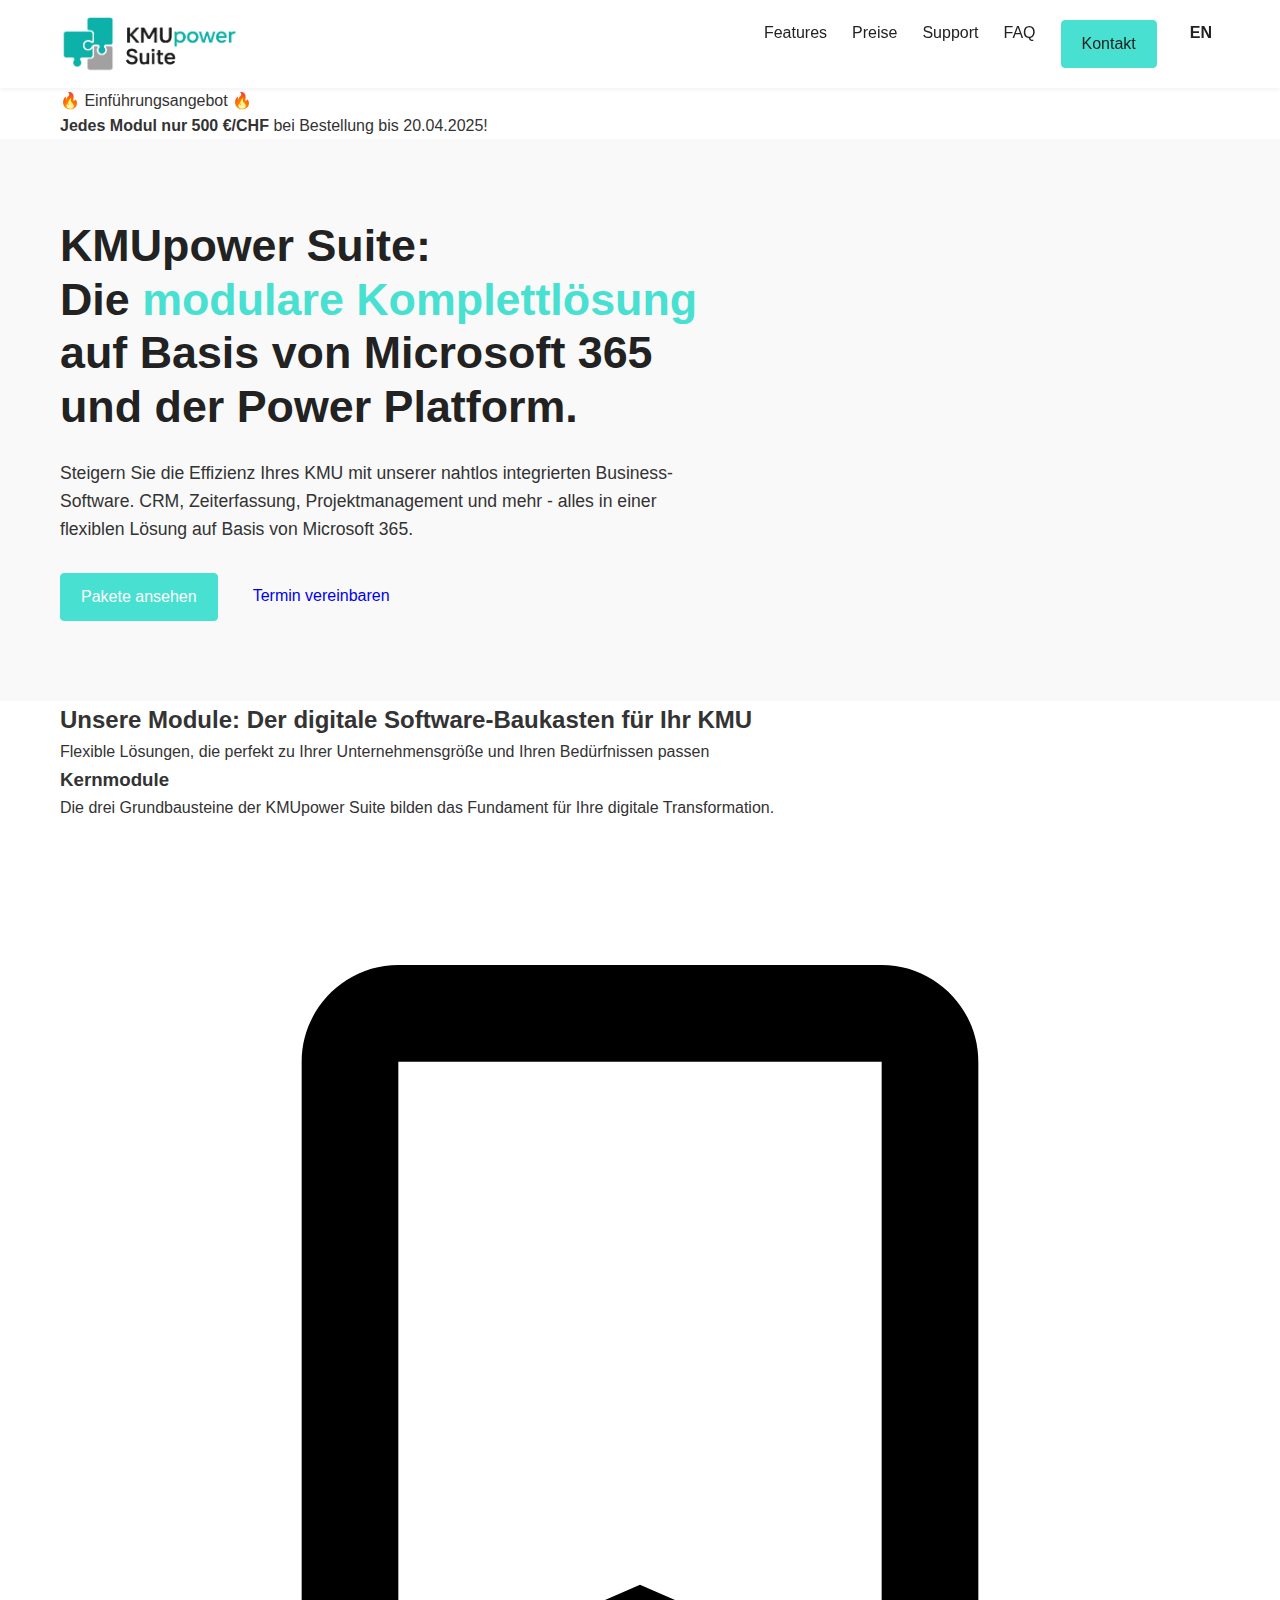
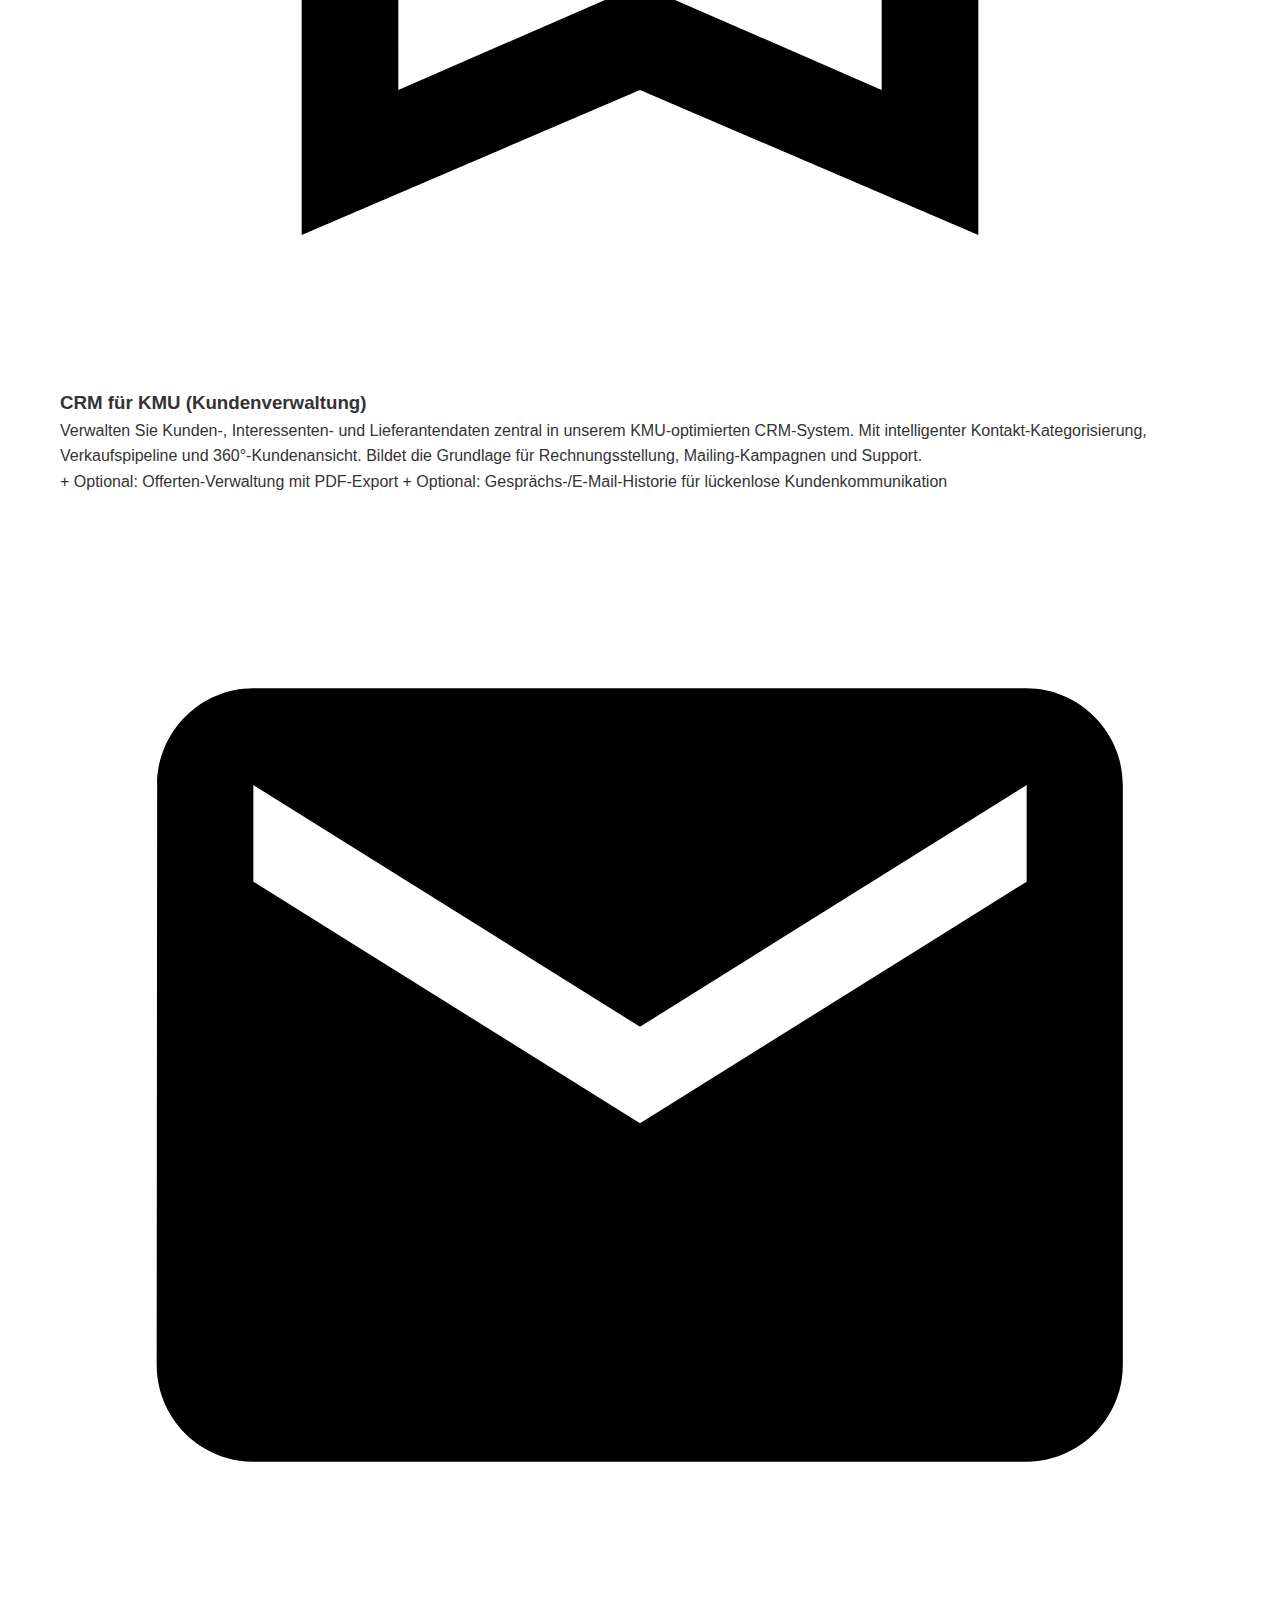
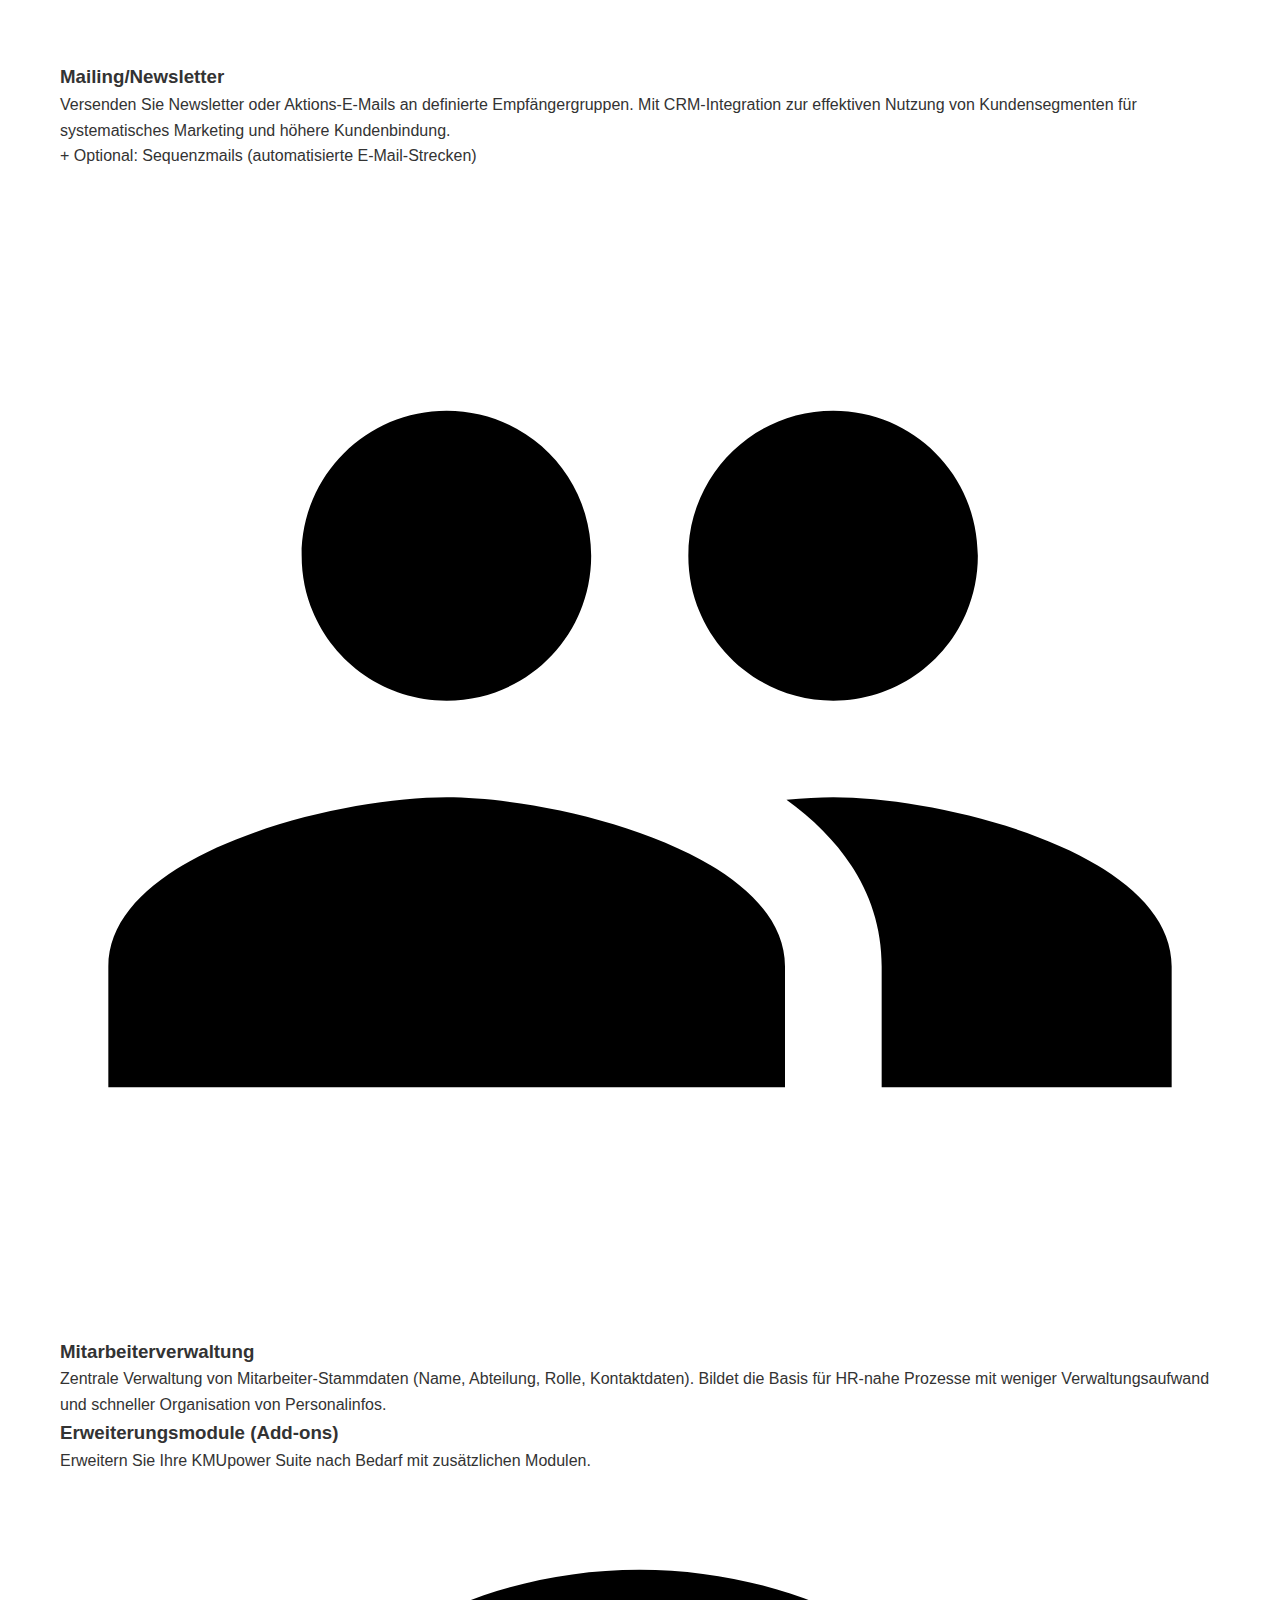
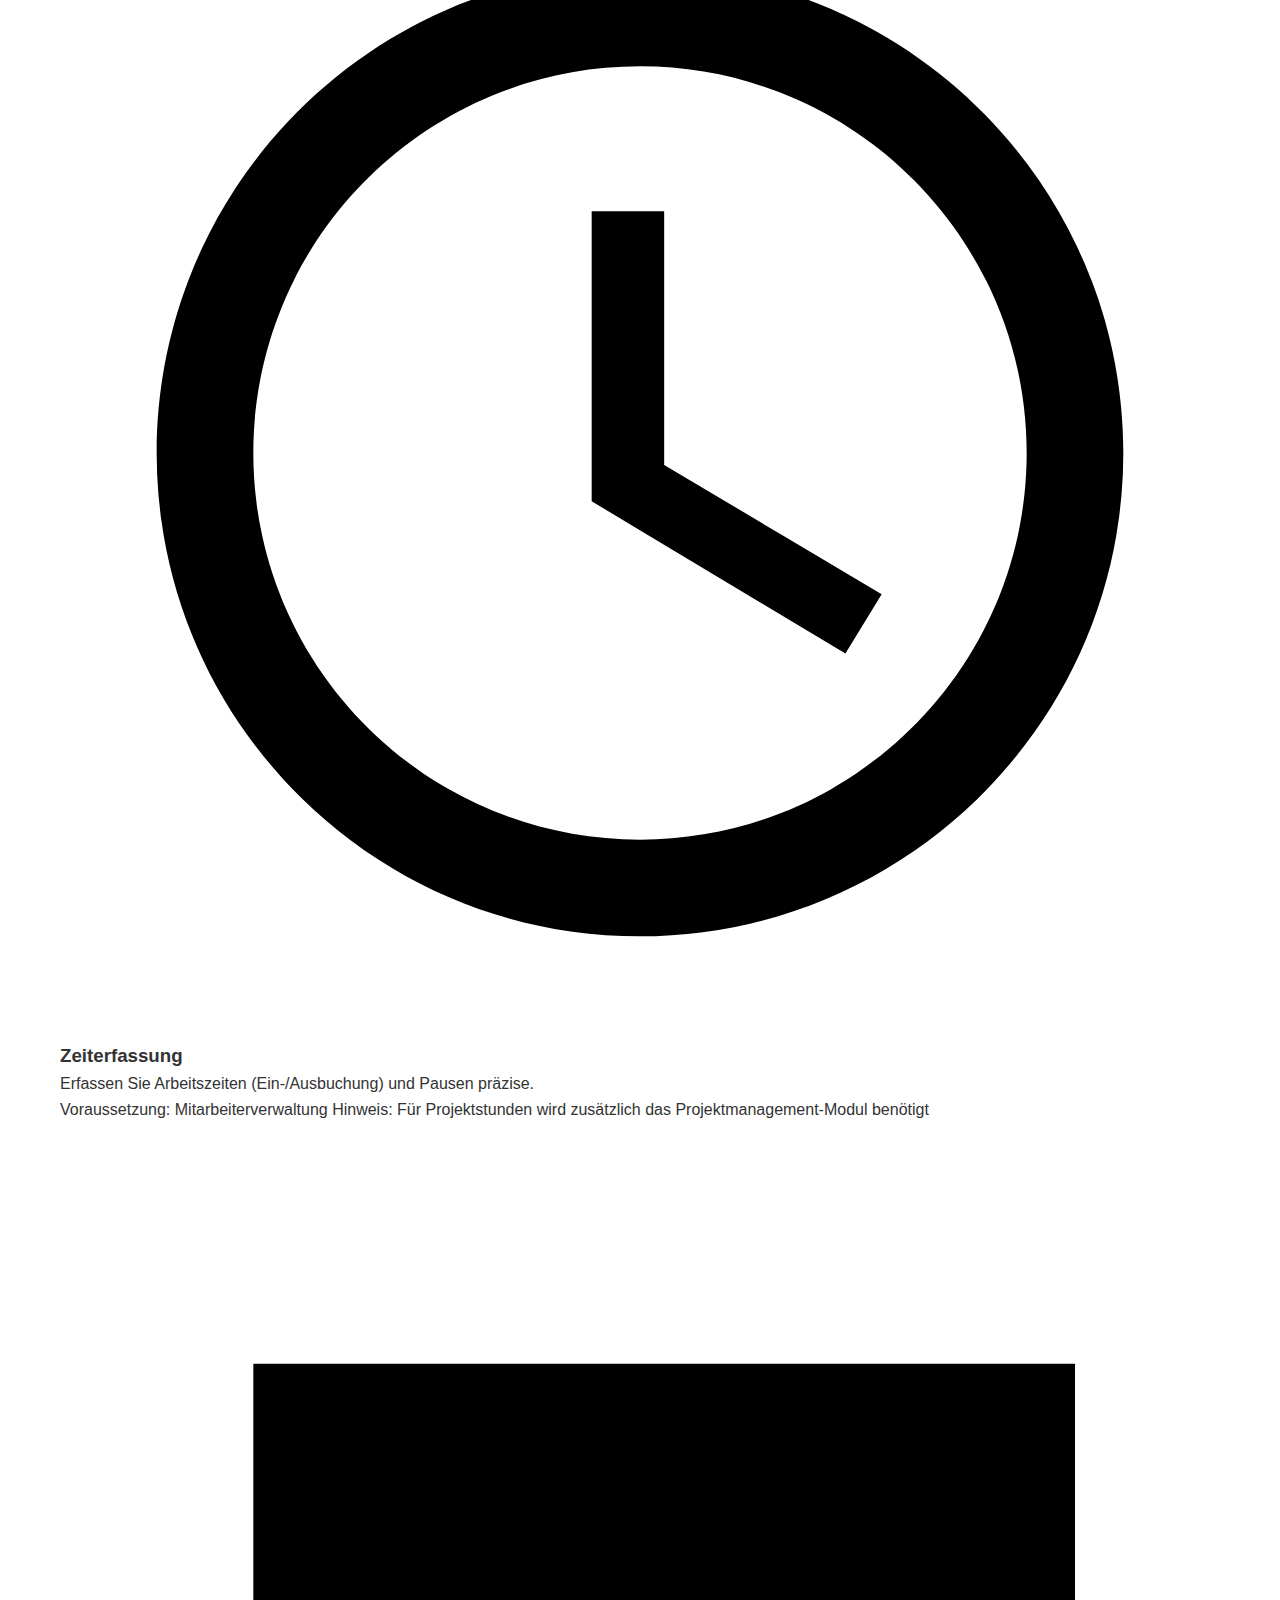
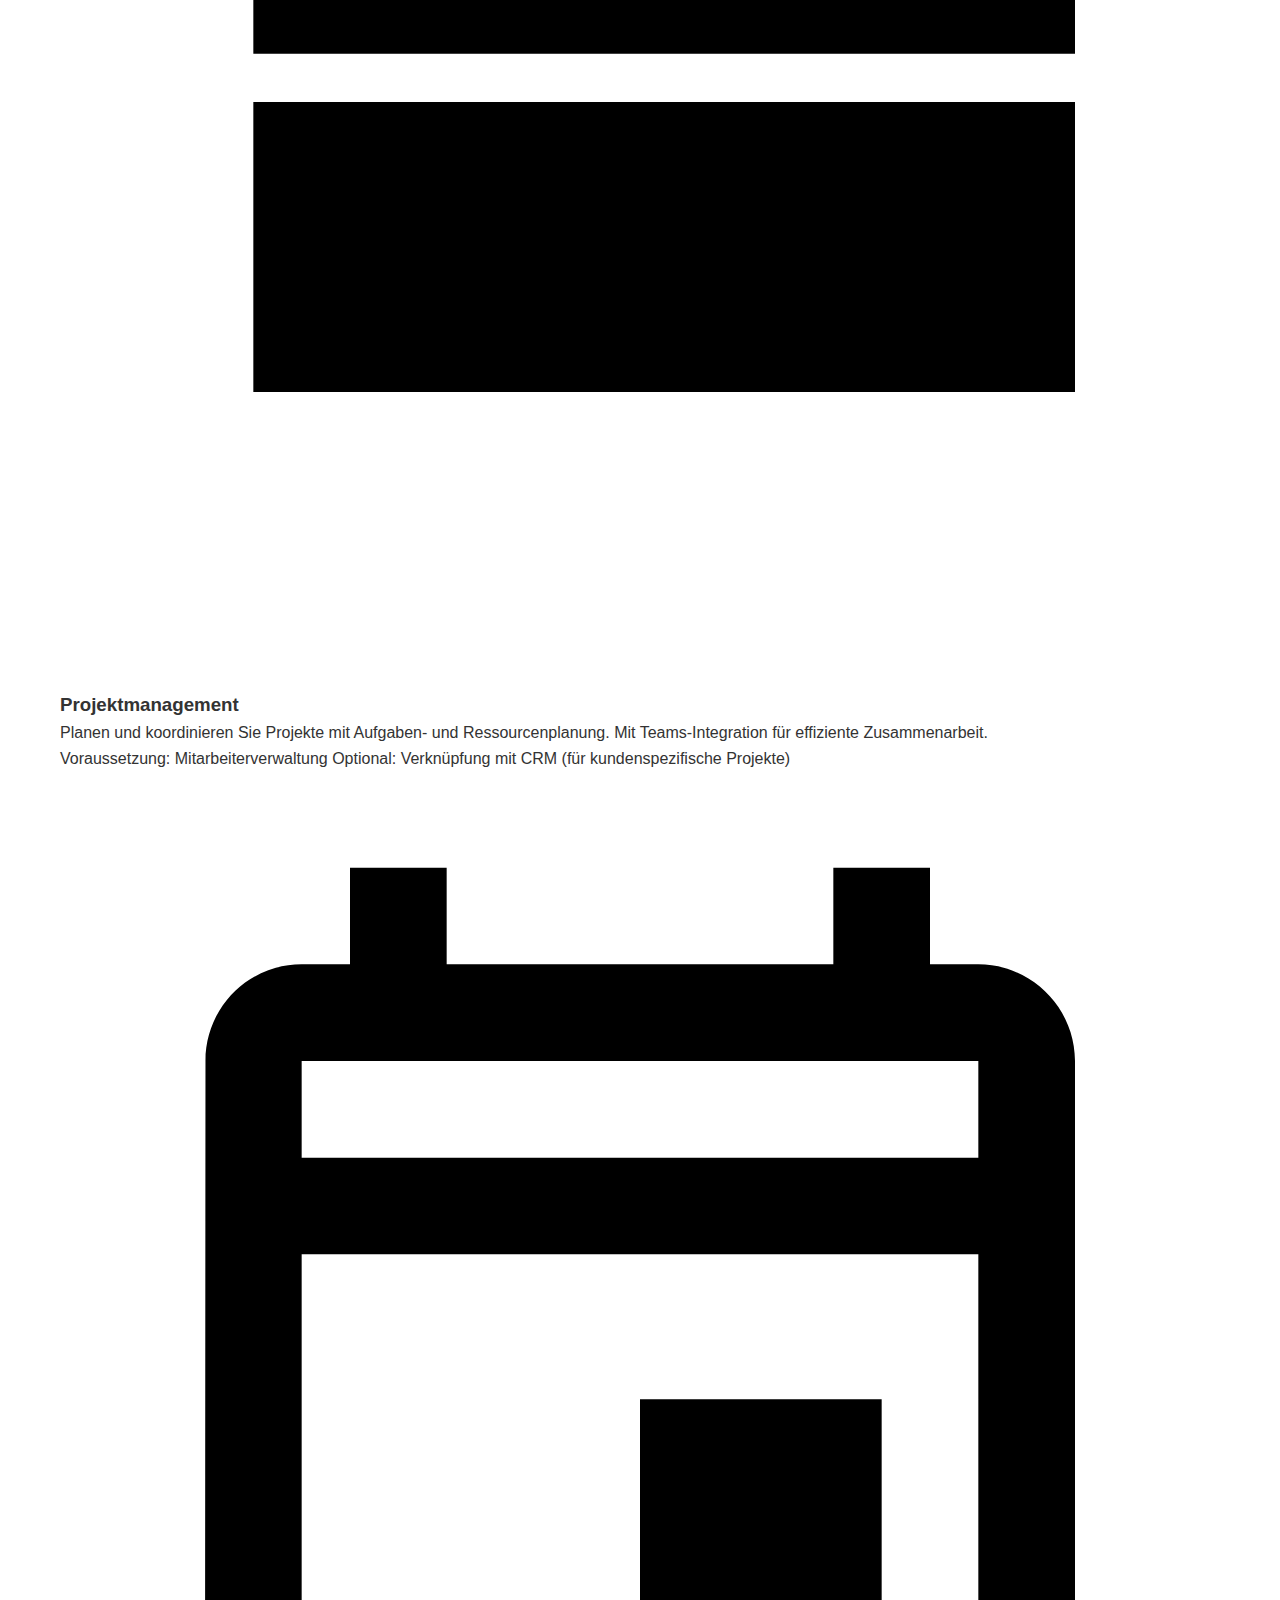
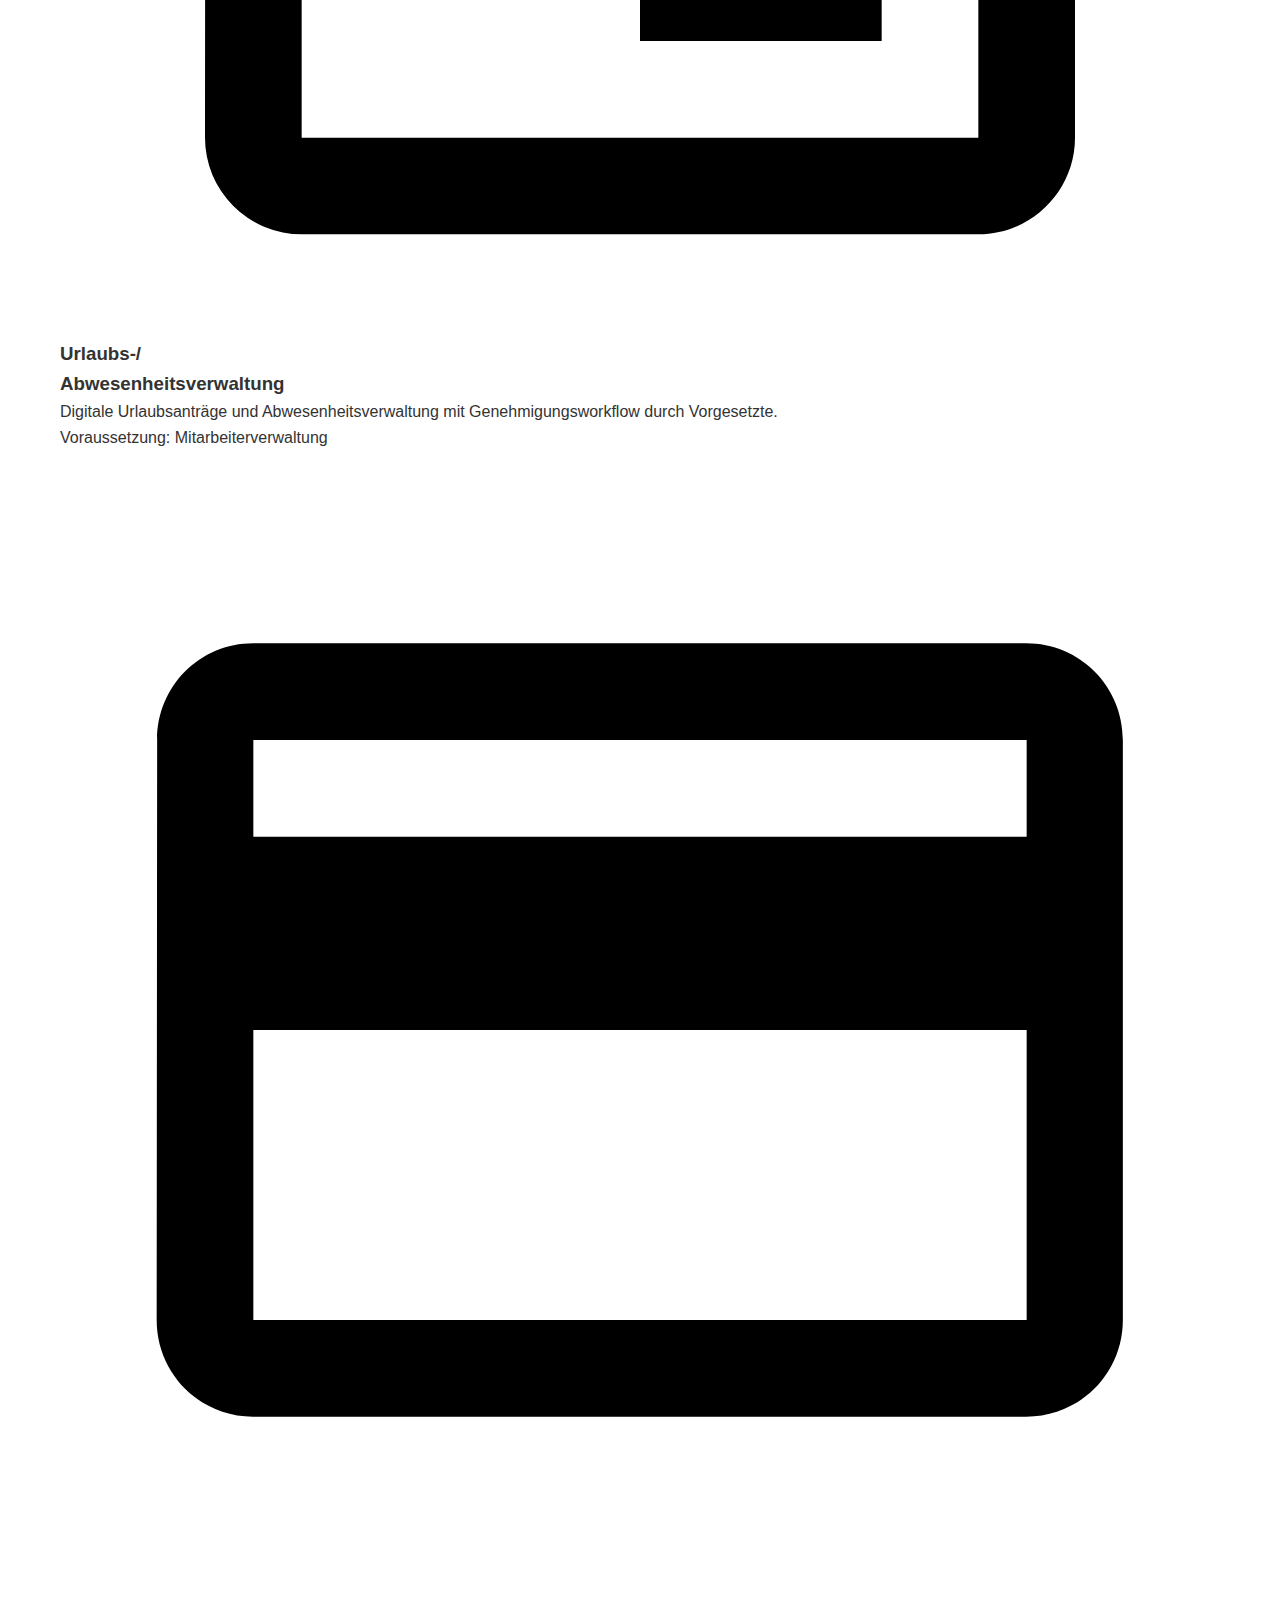
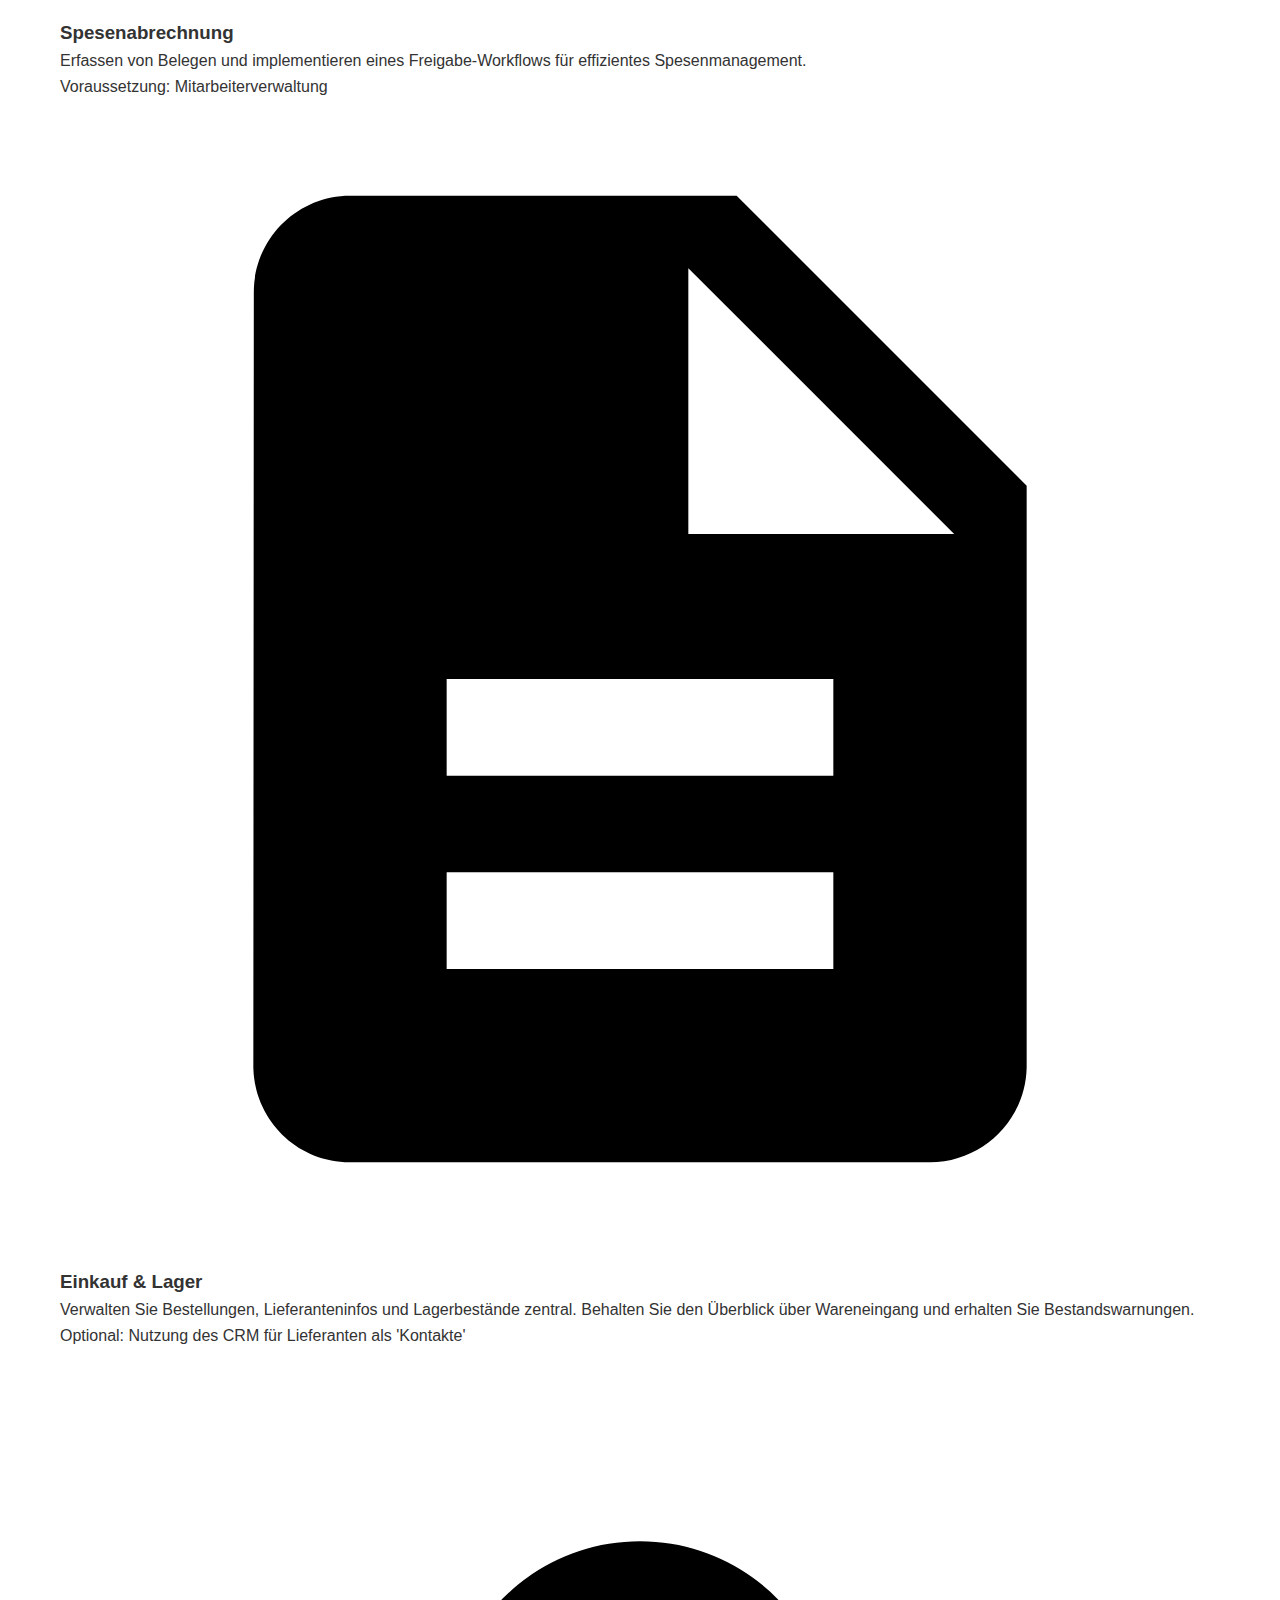
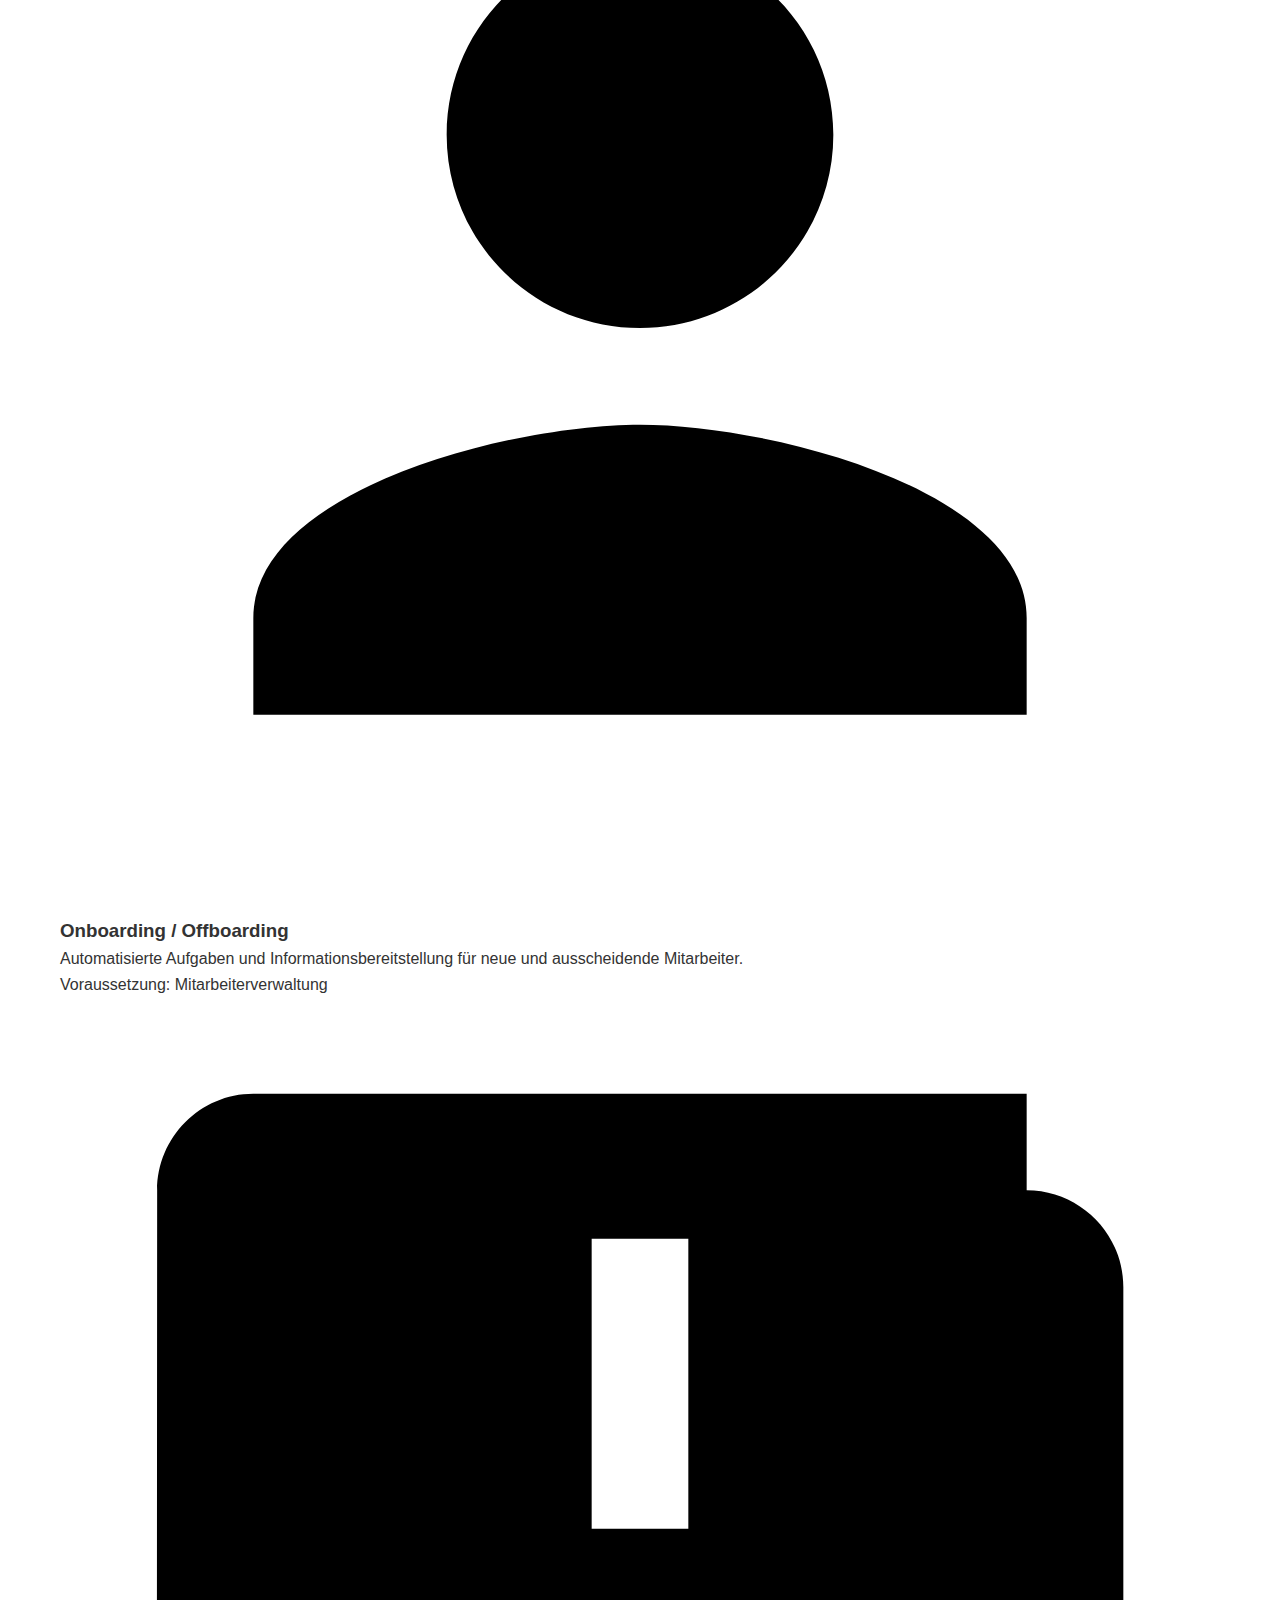
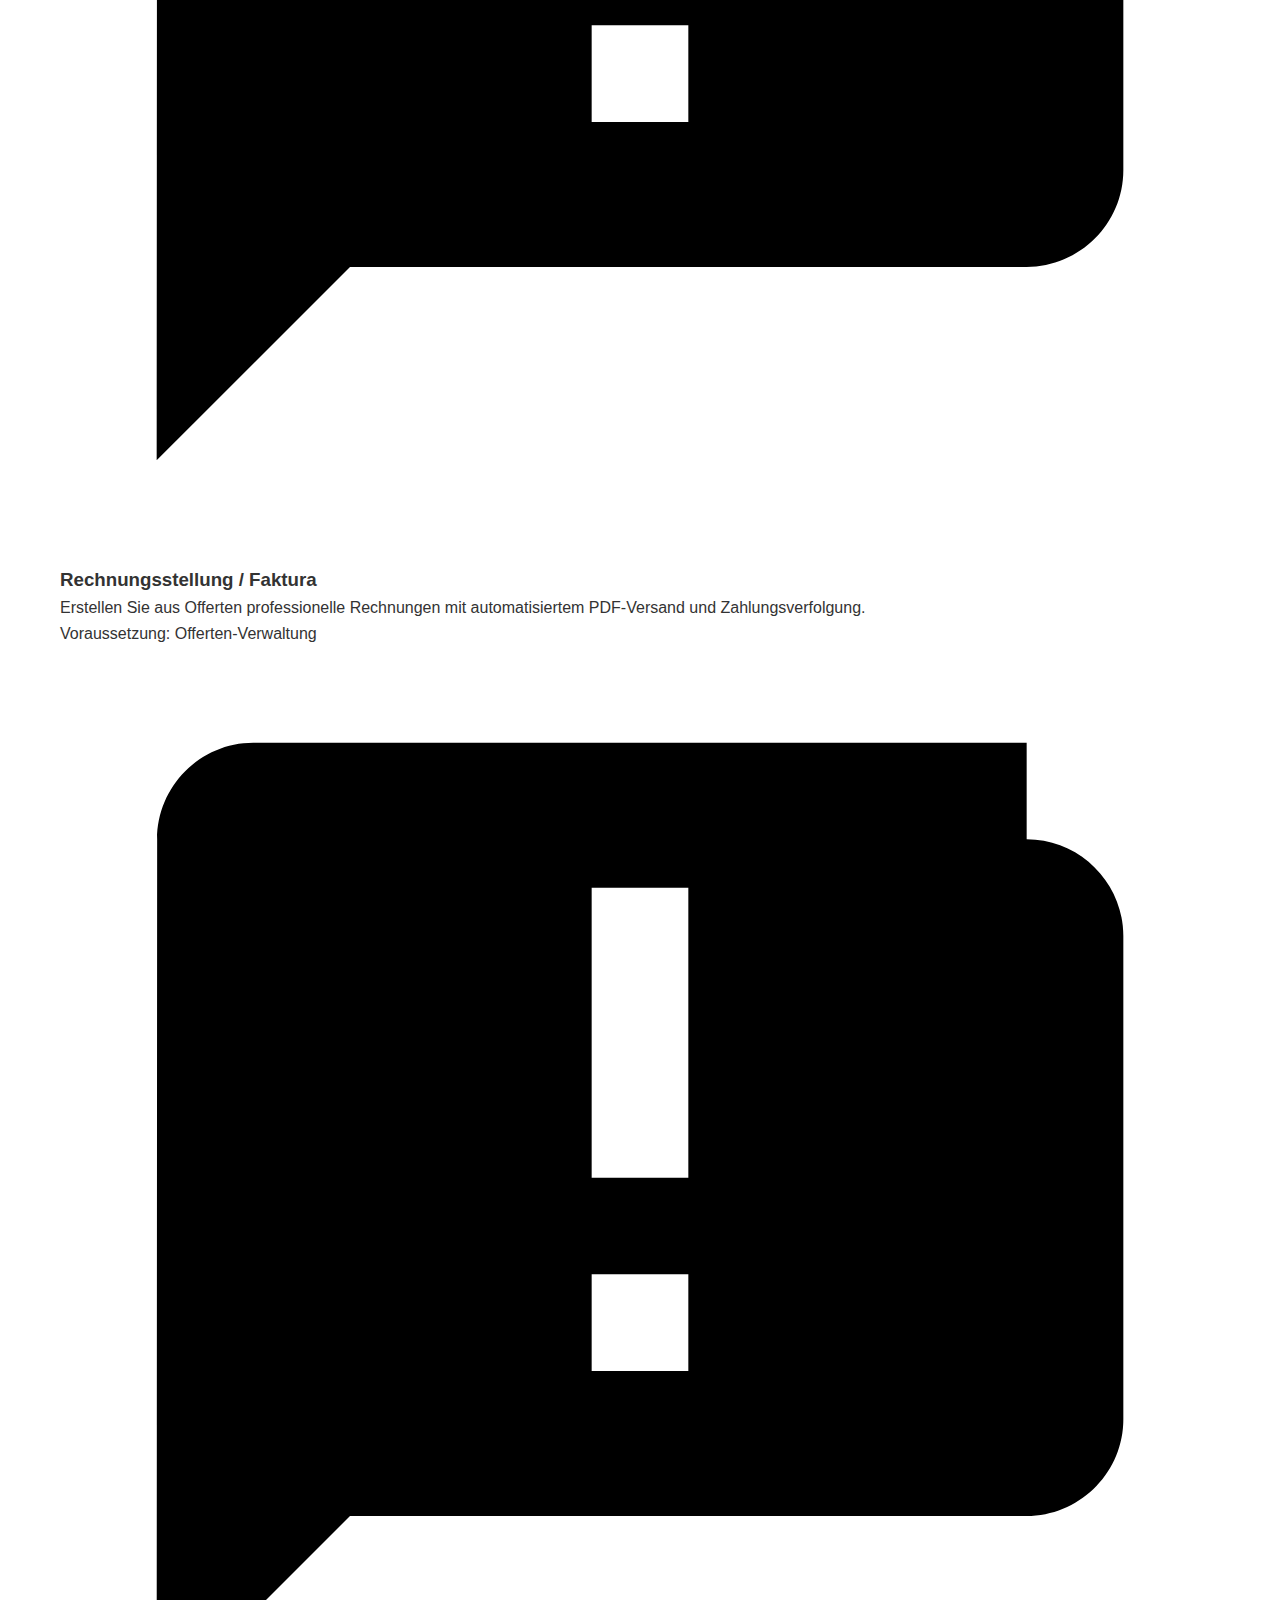
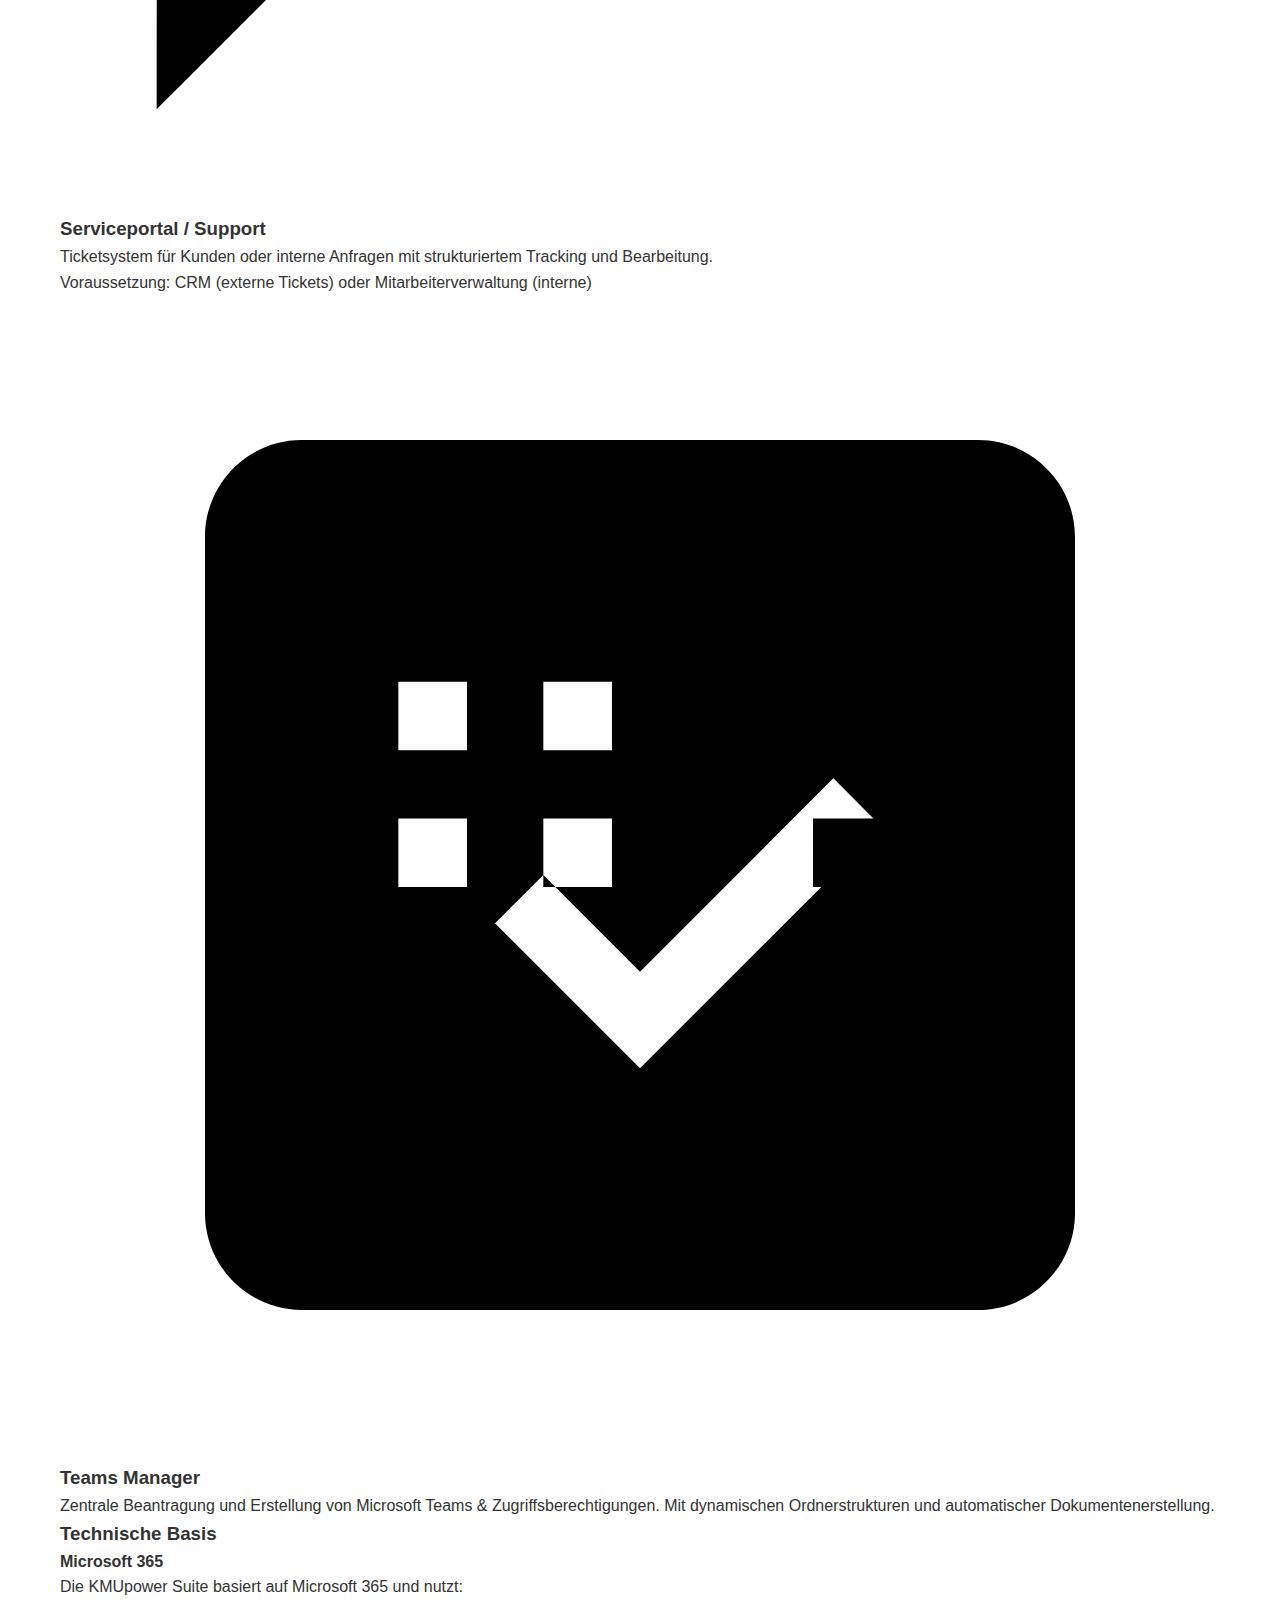
==== commit c7e4a624: "Add files via upload" ====
--- a/index.html
+++ b/index.html
@@ -3,6 +3,8 @@
 <head>
     <meta charset="UTF-8">
     <meta name="viewport" content="width=device-width, initial-scale=1.0, viewport-fit=cover">
+    <!-- Robots Meta Tag für bessere Suchmaschinensteuerung -->
+    <meta name="robots" content="index, follow, max-snippet:-1, max-image-preview:large, max-video-preview:-1">
     <!-- Improved meta description - shorter & more action-oriented -->
     <meta name="description" content="KMUpower Suite: Modulare Microsoft 365-Lösung für KMUs. CRM, Projektmanagement & Zeiterfassung in einer Plattform. Steigern Sie Effizienz um bis zu 30%. Demo anfordern!">
     <!-- Updated keywords with LSI terms -->
@@ -32,16 +34,33 @@
     <link rel="icon" type="image/png" sizes="32x32" href="assets/images/favicon-32x32.png">
     <link rel="icon" type="image/png" sizes="16x16" href="assets/images/favicon-16x16.png">
 
-    <!-- Add content security policy -->
-    <meta http-equiv="Content-Security-Policy" content="default-src 'self'; script-src 'self' https://www.google-analytics.com; img-src 'self' data: https://www.google-analytics.com; style-src 'self' https://fonts.googleapis.com; font-src 'self' https://fonts.gstatic.com; connect-src 'self' https://www.google-analytics.com;">
-
-    <!-- Preload critical fonts -->
+    <!-- Add content security policy with 'unsafe-inline' für kritisches CSS -->
+    <meta http-equiv="Content-Security-Policy" content="default-src 'self'; script-src 'self' https://www.google-analytics.com; img-src 'self' data: https://www.google-analytics.com; style-src 'self' 'unsafe-inline' https://fonts.googleapis.com; font-src 'self' https://fonts.gstatic.com; connect-src 'self' https://www.google-analytics.com;">
+
+    <!-- Preload des Logos für schnelleres Rendering -->
+    <link rel="preload" href="assets/images/Logo_KMUpowerSuite.webp" as="image" type="image/webp">
+    
+    <!-- Preload critical fonts - angepasst für bessere Performance -->
     <link rel="preconnect" href="https://fonts.googleapis.com">
     <link rel="preconnect" href="https://fonts.gstatic.com" crossorigin>
-    <link href="https://fonts.googleapis.com/css2?family=Inter:wght@300;400;500;600;700&display=swap" rel="stylesheet">
     
-    <!-- Link to external CSS file -->
-    <link rel="stylesheet" href="assets/css/style.css">
+    <!-- Kritisches CSS inline für schnelleres First Paint -->
+    <style>
+      /* Critical CSS für sofortiges Rendering */
+      :root{--primary-color:#48e0d1;--secondary-color:#333;--light-color:#f8f8f8;--dark-color:#222;--border-color:#e0e0e0;--font-body:'Inter',-apple-system,BlinkMacSystemFont,'Segoe UI',Roboto,Oxygen,Ubuntu,Cantarell,'Open Sans','Helvetica Neue',sans-serif}*{margin:0;padding:0;box-sizing:border-box}html{scroll-behavior:smooth}body{font-family:var(--font-body);font-size:16px;line-height:1.6;color:var(--secondary-color)}.container{width:100%;max-width:1200px;margin:0 auto;padding:0 20px}header{background-color:#fff;box-shadow:0 2px 4px rgba(0,0,0,.05);position:sticky;top:0;z-index:1000}.navbar{display:flex;justify-content:space-between;align-items:center;padding:15px 0}.logo{display:inline-block}.logo-image{width:180px;height:auto;display:block}.nav-links{display:flex;list-style:none}.nav-links li{margin-left:25px}.nav-links a{text-decoration:none;color:var(--dark-color);font-weight:500;transition:color .3s ease}.btn{display:inline-block;padding:10px 20px;border-radius:4px;font-weight:500;text-decoration:none;text-align:center;cursor:pointer;transition:all .3s ease}.btn-primary{background-color:var(--primary-color);color:#fff;border:1px solid var(--primary-color)}.hero{padding:80px 0;background-color:#f9f9f9;position:relative;overflow:hidden}.hero-content{max-width:650px}.hero h1{font-size:2.8rem;line-height:1.2;margin-bottom:25px;color:var(--dark-color)}.hero h1 span{color:var(--primary-color)}.hero p{font-size:1.1rem;margin-bottom:30px}.hero-buttons{display:flex;gap:15px}.skip-to-content{position:absolute;left:-9999px;z-index:999;padding:1em;background-color:#fff;color:#000;opacity:0}.skip-to-content:focus{left:50%;transform:translateX(-50%);opacity:1}.mobile-menu-toggle{display:none;background:none;border:none;cursor:pointer}
+    </style>
+
+    <!-- Laden der Schriftarten mit höherer Priorität und Font-Display Swap -->
+    <link href="https://fonts.googleapis.com/css2?family=Inter:wght@300;400;500;600;700&display=swap" rel="stylesheet" media="print" onload="this.media='all'">
+    <noscript>
+        <link href="https://fonts.googleapis.com/css2?family=Inter:wght@300;400;500;600;700&display=swap" rel="stylesheet">
+    </noscript>
+    
+    <!-- Nicht-kritisches CSS mit Verzögerung laden -->
+    <link rel="stylesheet" href="assets/css/style.css" media="print" onload="this.media='all'">
+    <noscript>
+        <link rel="stylesheet" href="assets/css/style.css">
+    </noscript>
     
     <!-- Structured data for rich search results -->
     <script type="application/ld+json">
@@ -75,40 +94,12 @@
       "url": "https://www.kmupowersuite.com",
       "contactPoint": {
         "@type": "ContactPoint",
-        "telephone": "+41-XXX-XXX-XXX",
+        "telephone": "+41 76 400 08 99",
         "contactType": "customer service"
       },
       "sameAs": [
-        "https://www.facebook.com/kmupowersuite",
-        "https://www.linkedin.com/company/kmupowersuite",
-        "https://twitter.com/kmupowersuite"
-      ]
-    }
-    </script>
-    
-    <!-- Add additional schema for FAQPage -->
-    <script type="application/ld+json">
-    {
-      "@context": "https://schema.org",
-      "@type": "FAQPage",
-      "mainEntity": [
-        {
-          "@type": "Question",
-          "name": "Was bedeutet modulare Businesslösung?",
-          "acceptedAnswer": {
-            "@type": "Answer",
-            "text": "Unsere modulare Businesslösung ermöglicht es Ihnen, genau die Funktionen auszuwählen, die Sie tatsächlich benötigen. Sie zahlen nur für das, was Sie wirklich nutzen, und können jederzeit weitere Module hinzufügen, wenn Ihr Unternehmen wächst oder sich Ihre Anforderungen ändern."
-          }
-        },
-        {
-          "@type": "Question",
-          "name": "Wie lange dauert die Implementierung?",
-          "acceptedAnswer": {
-            "@type": "Answer",
-            "text": "Die Implementierungsdauer hängt von der Anzahl der Module ab. Pro Modul kalkulieren wir etwa eine Stunde für die Grundimplementierung. Bei unserem 3er-Bundle liegt die Gesamtimplementierung bei etwa 2-3 Stunden (inkl. Grundeinrichtung). Nach der Implementierung ist das System sofort einsatzbereit."
-          }
-        }
-      ]
+        "https://www.linkedin.com/company/92878574"
+             ]
     }
     </script>
     
@@ -134,7 +125,7 @@
         <div class="container">
             <nav class="navbar">
                 <a href="#" class="logo">
-                    <img src="assets/images/Logo_KMUpowerSuite.webp" alt="KMUpower Suite Logo" class="logo-image">
+                    <img src="assets/images/Logo_KMUpowerSuite.webp" alt="KMUpower Suite Logo" class="logo-image" width="180" height="45">
                 </a>
                 <!-- Add hamburger menu button -->
                 <button class="mobile-menu-toggle" aria-label="Menü öffnen">
@@ -300,7 +291,7 @@
                         
                         <div class="feature-card">
                             <div class="feature-icon">
-                                <svg xmlns="http://www.w3.org/2000/svg" viewBox="0 0 24 24"><path d="M20 2H4c-1.1 0-1.99.9-1.99 2L2 22l4-4h14c1.1 0 2-.9 2-2V6c0-1.1-.9-2-2-2zm-7 9h-2V5h2v6zm0 4h-2v-2h2v2z"></path></svg>
+                                <svg xmlns="http://www.w3.org/2000/svg" viewBox="0 0 24 24"><path d="M20 2H4c-1.1 0-1.99.9-1.99 2L2 22l4-4h14c1.1 0 2-.9 2-2V6c0-1.1-.9-2-2-2zm-7 9h-2V5h2v6zm0 4h-2v-2h2v2z"/></svg>
                             </div>
                             <h3>Rechnungsstellung / Faktura</h3>
                             <p>Erstellen Sie aus Offerten professionelle Rechnungen mit automatisiertem PDF-Versand und Zahlungsverfolgung.</p>
@@ -311,7 +302,7 @@
                         
                         <div class="feature-card">
                             <div class="feature-icon">
-                                <svg xmlns="http://www.w3.org/2000/svg" viewBox="0 0 24 24"><path d="M20 2H4c-1.1 0-1.99.9-1.99 2L2 22l4-4h14c1.1 0 2-.9 2-2V6c0-1.1-.9-2-2-2zm-7 9h-2V5h2v6zm0 4h-2v-2h2v2z"></path></svg>
+                                <svg xmlns="http://www.w3.org/2000/svg" viewBox="0 0 24 24"><path d="M20 2H4c-1.1 0-1.99.9-1.99 2L2 22l4-4h14c1.1 0 2-.9 2-2V6c0-1.1-.9-2-2-2zm-7 9h-2V5h2v6zm0 4h-2v-2h2v2z"/></svg>
                             </div>
                             <h3>Serviceportal / Support</h3>
                             <p>Ticketsystem für Kunden oder interne Anfragen mit strukturiertem Tracking und Bearbeitung.</p>
@@ -765,4 +756,4 @@
     <script src="assets/js/cookie-consent.js" defer></script>
     <script src="assets/js/script.js" defer></script>
 </body>
-</html>+</html>
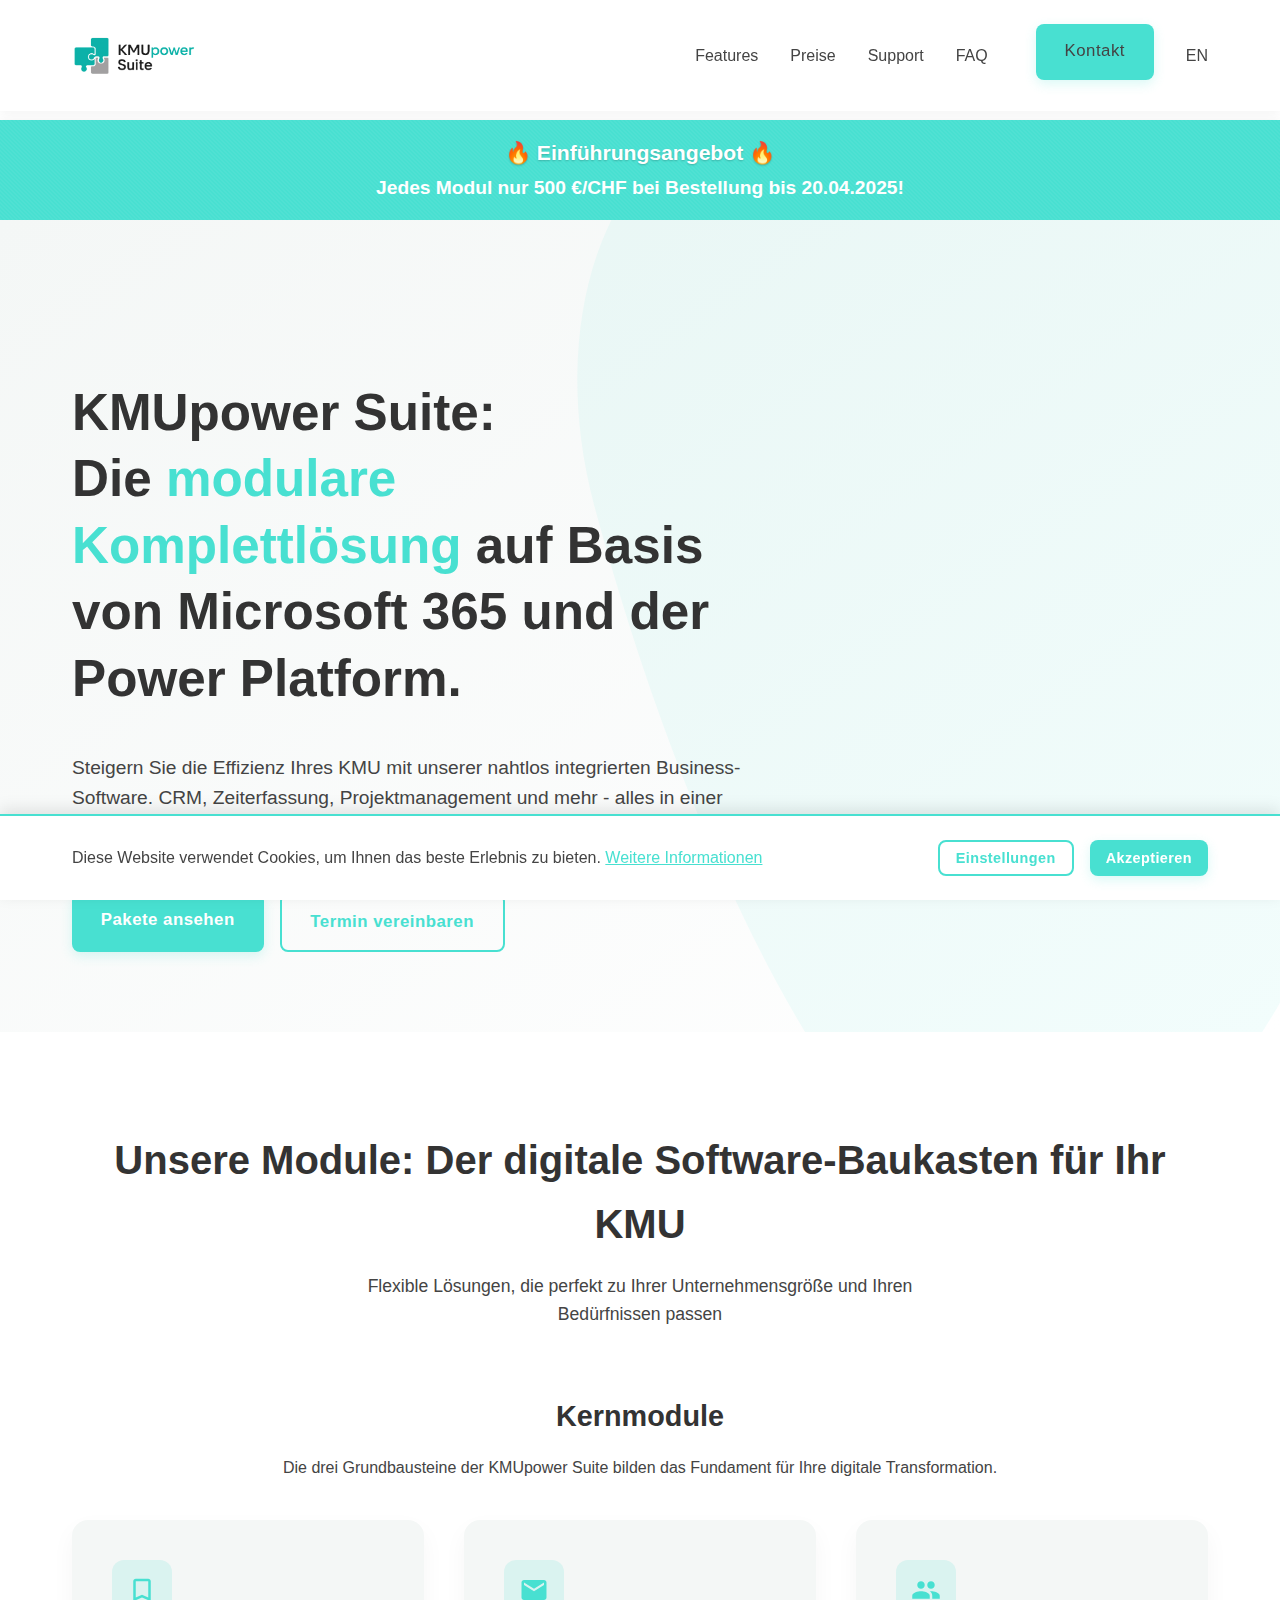
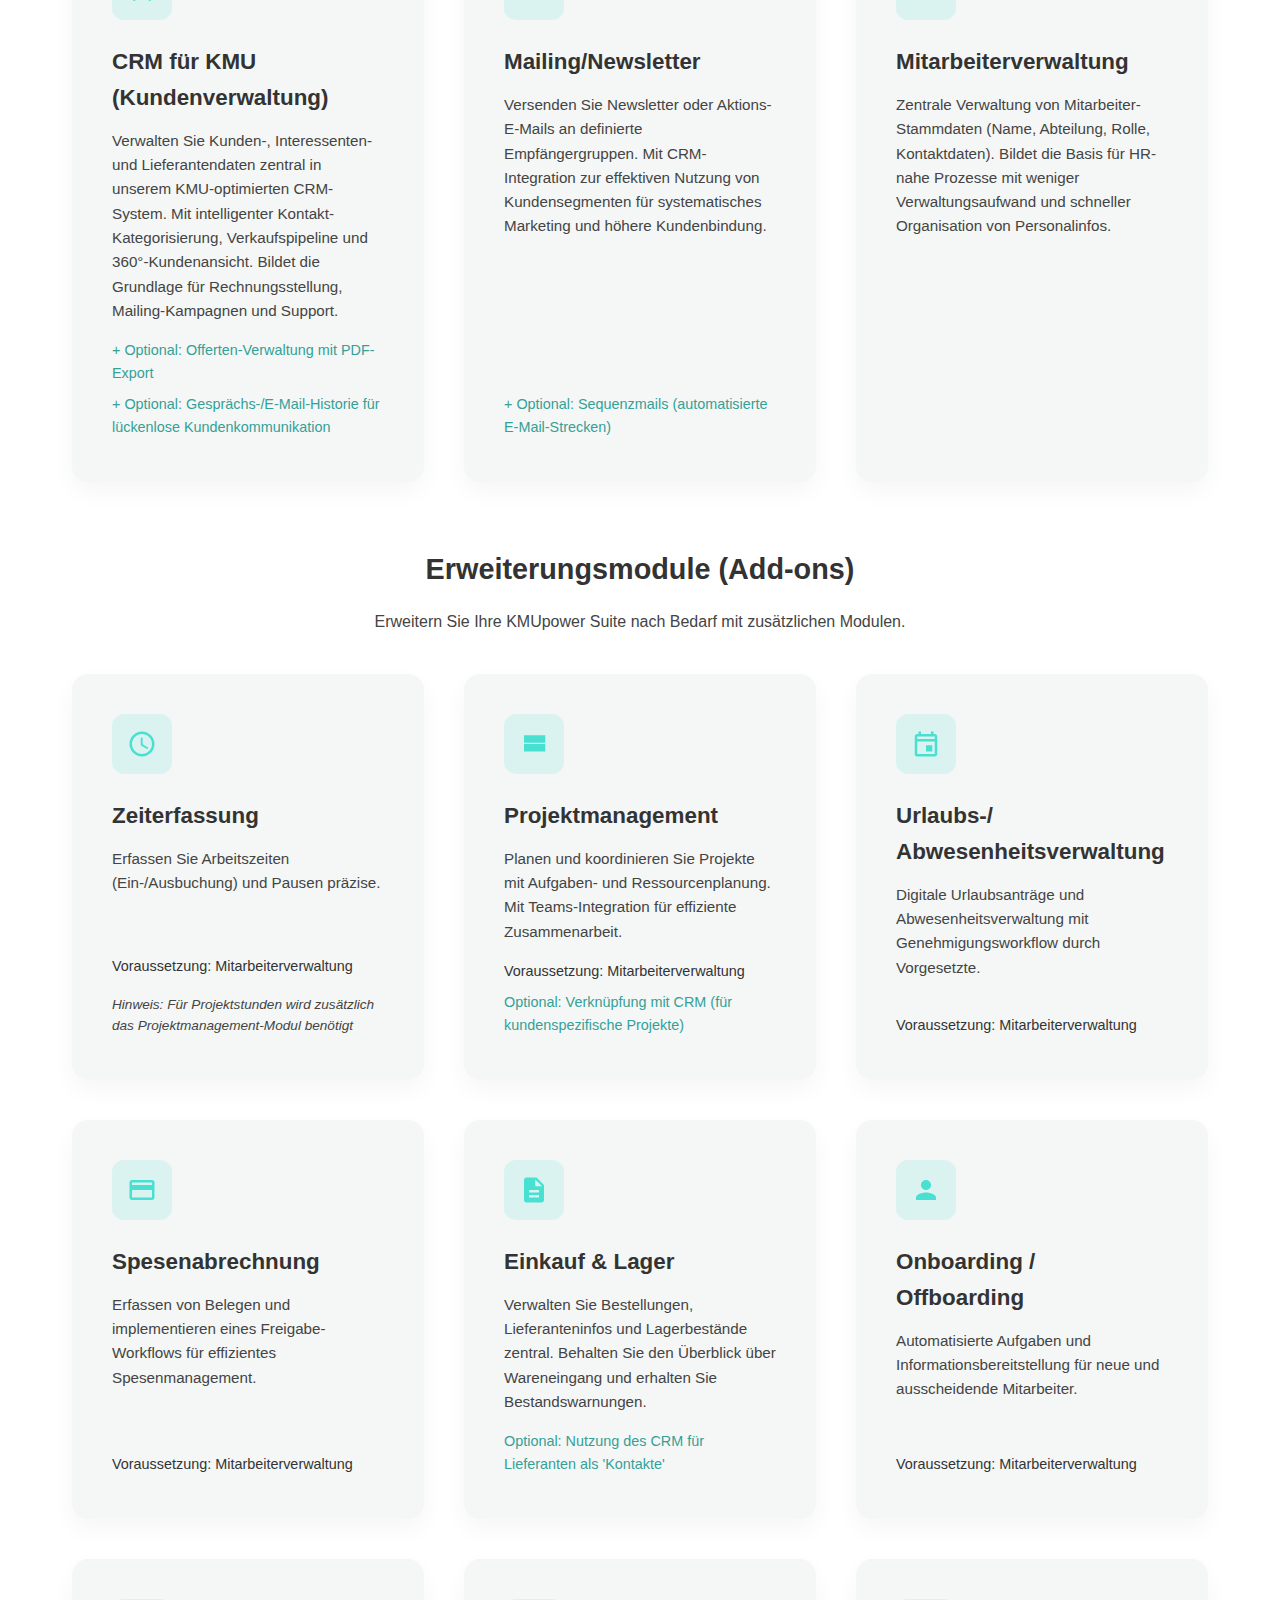
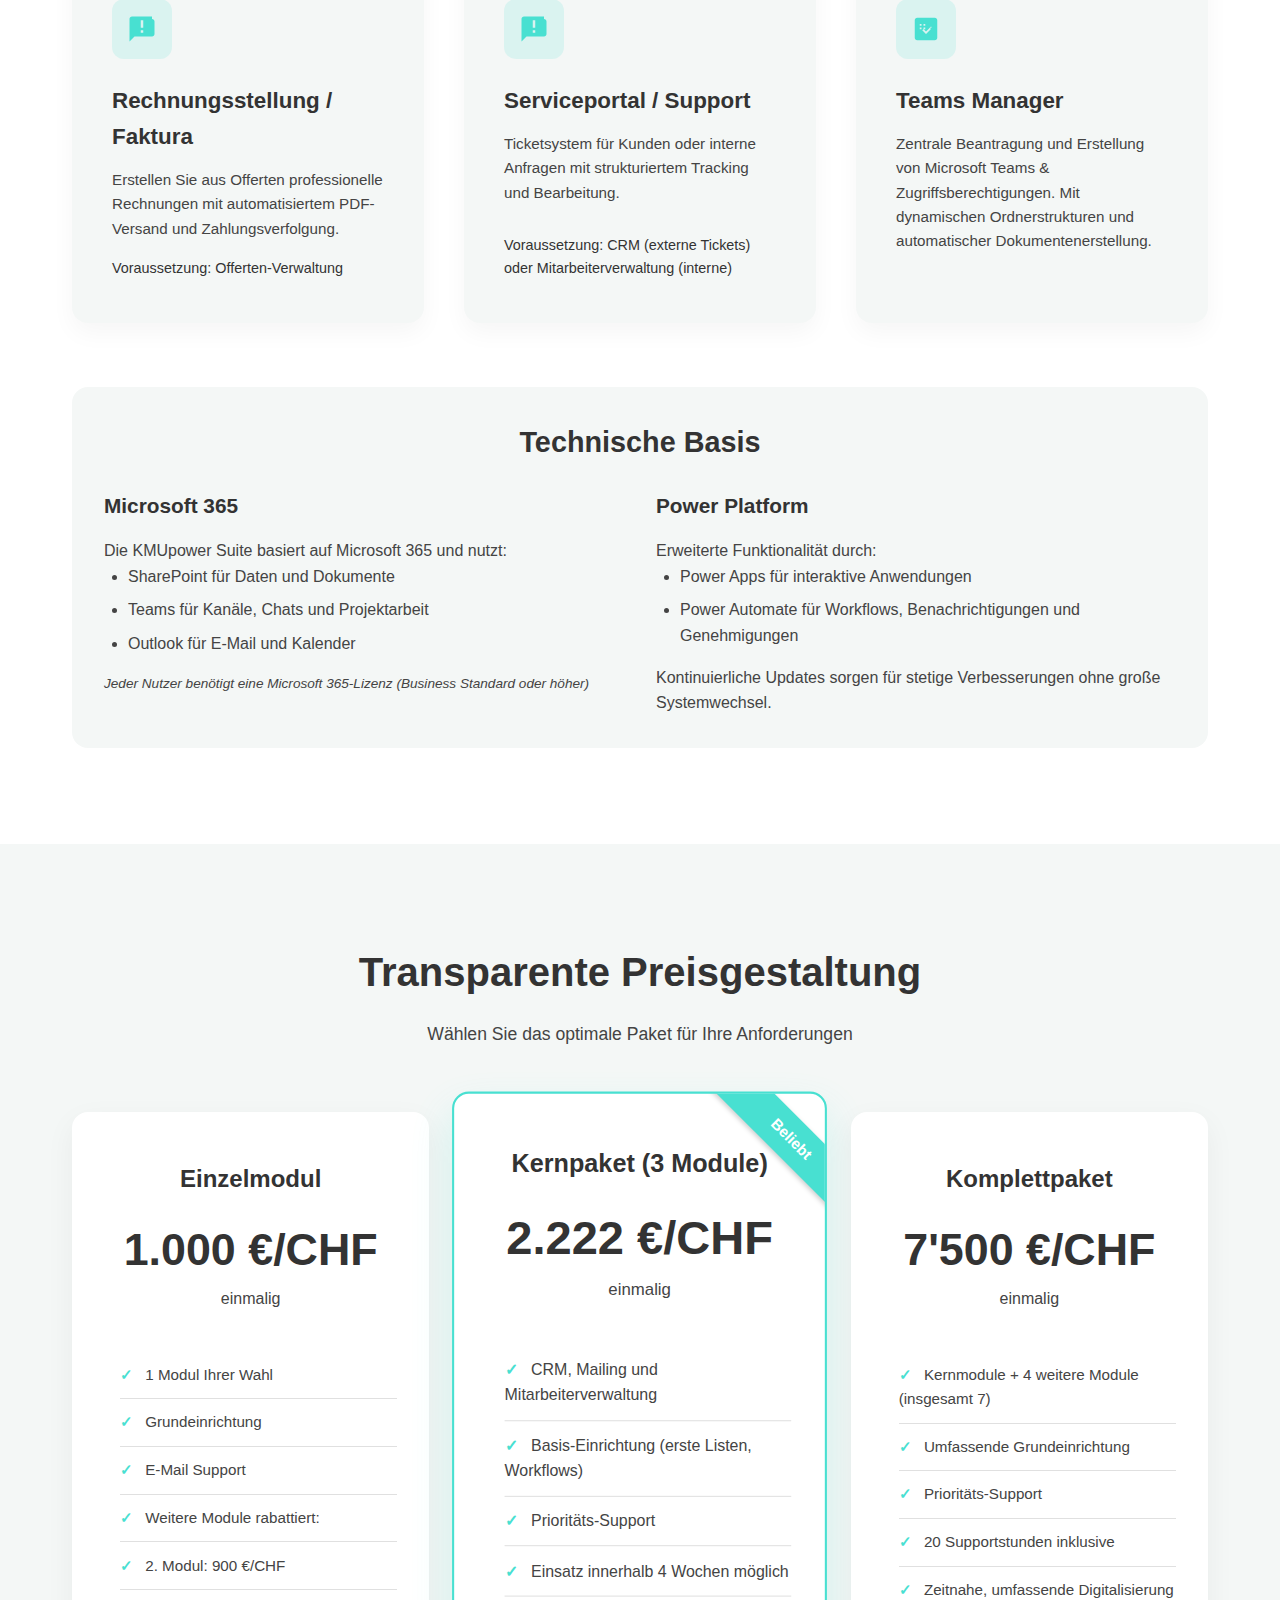
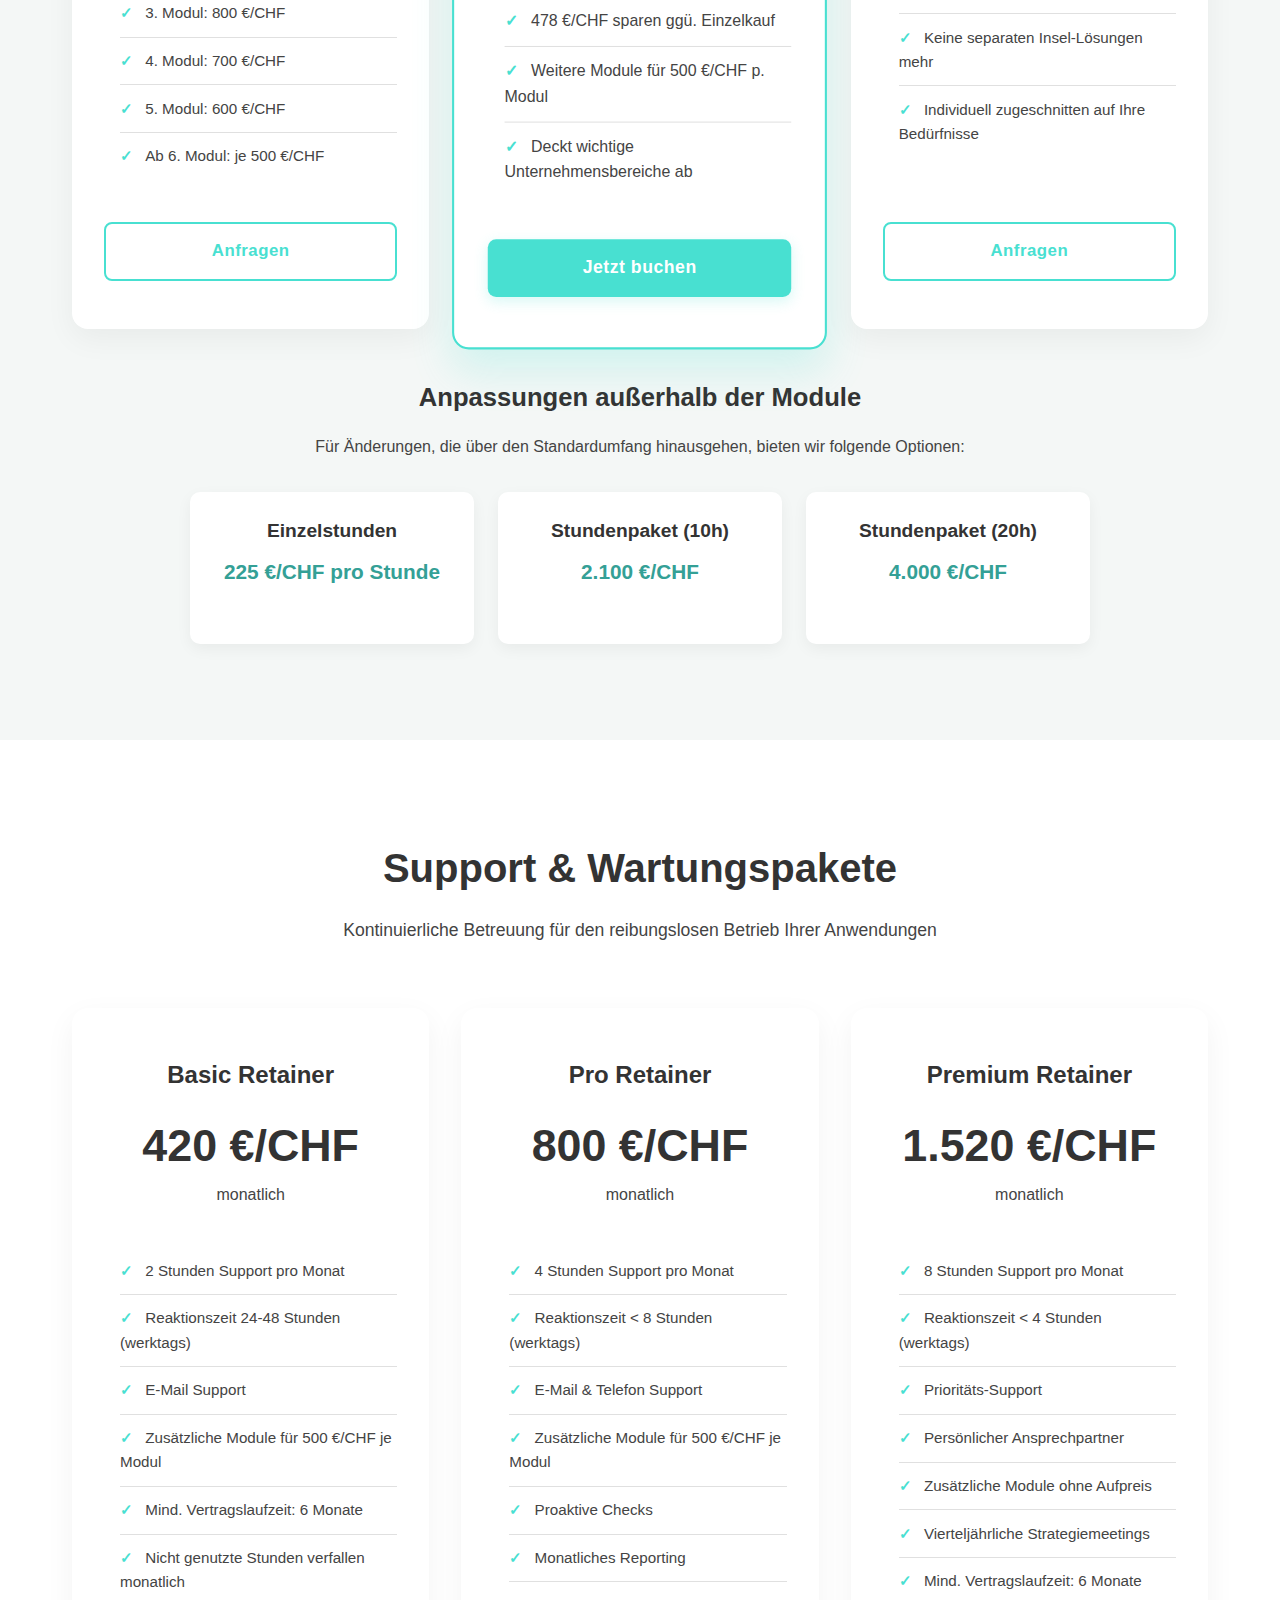
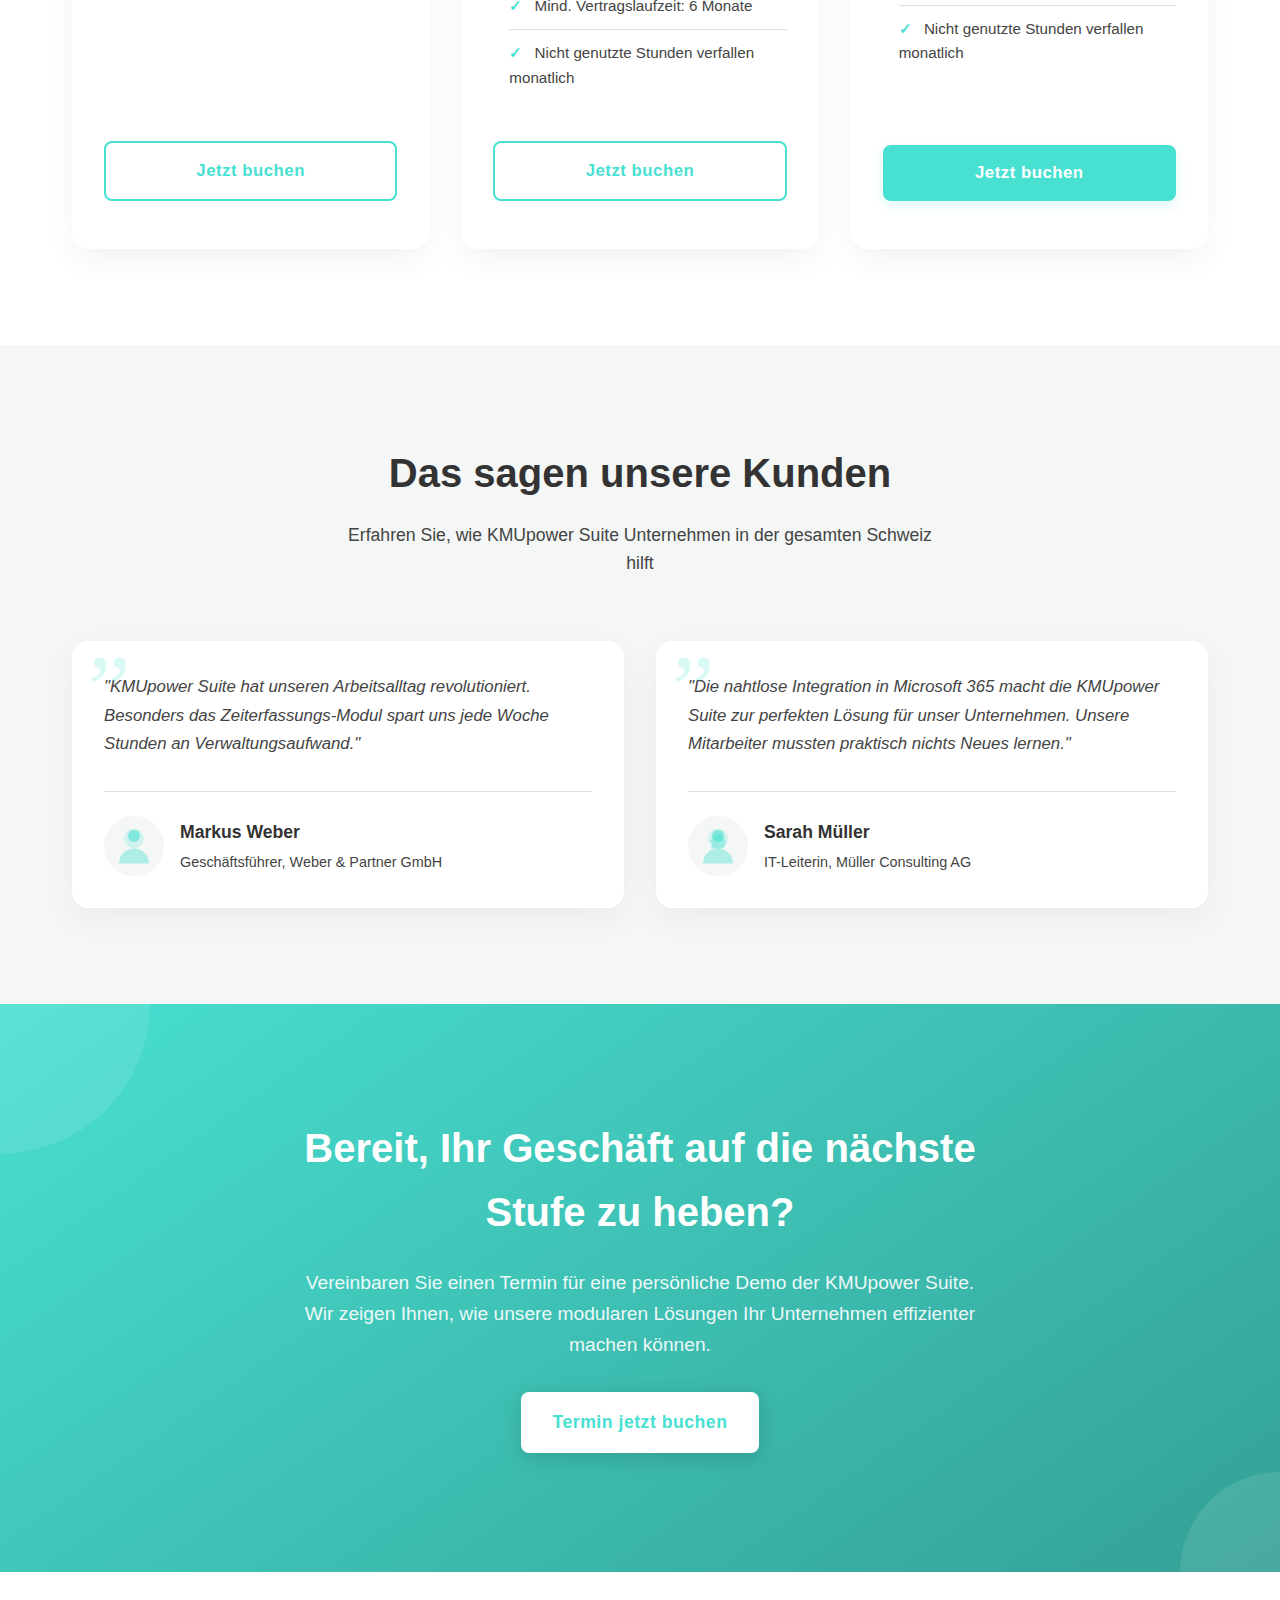
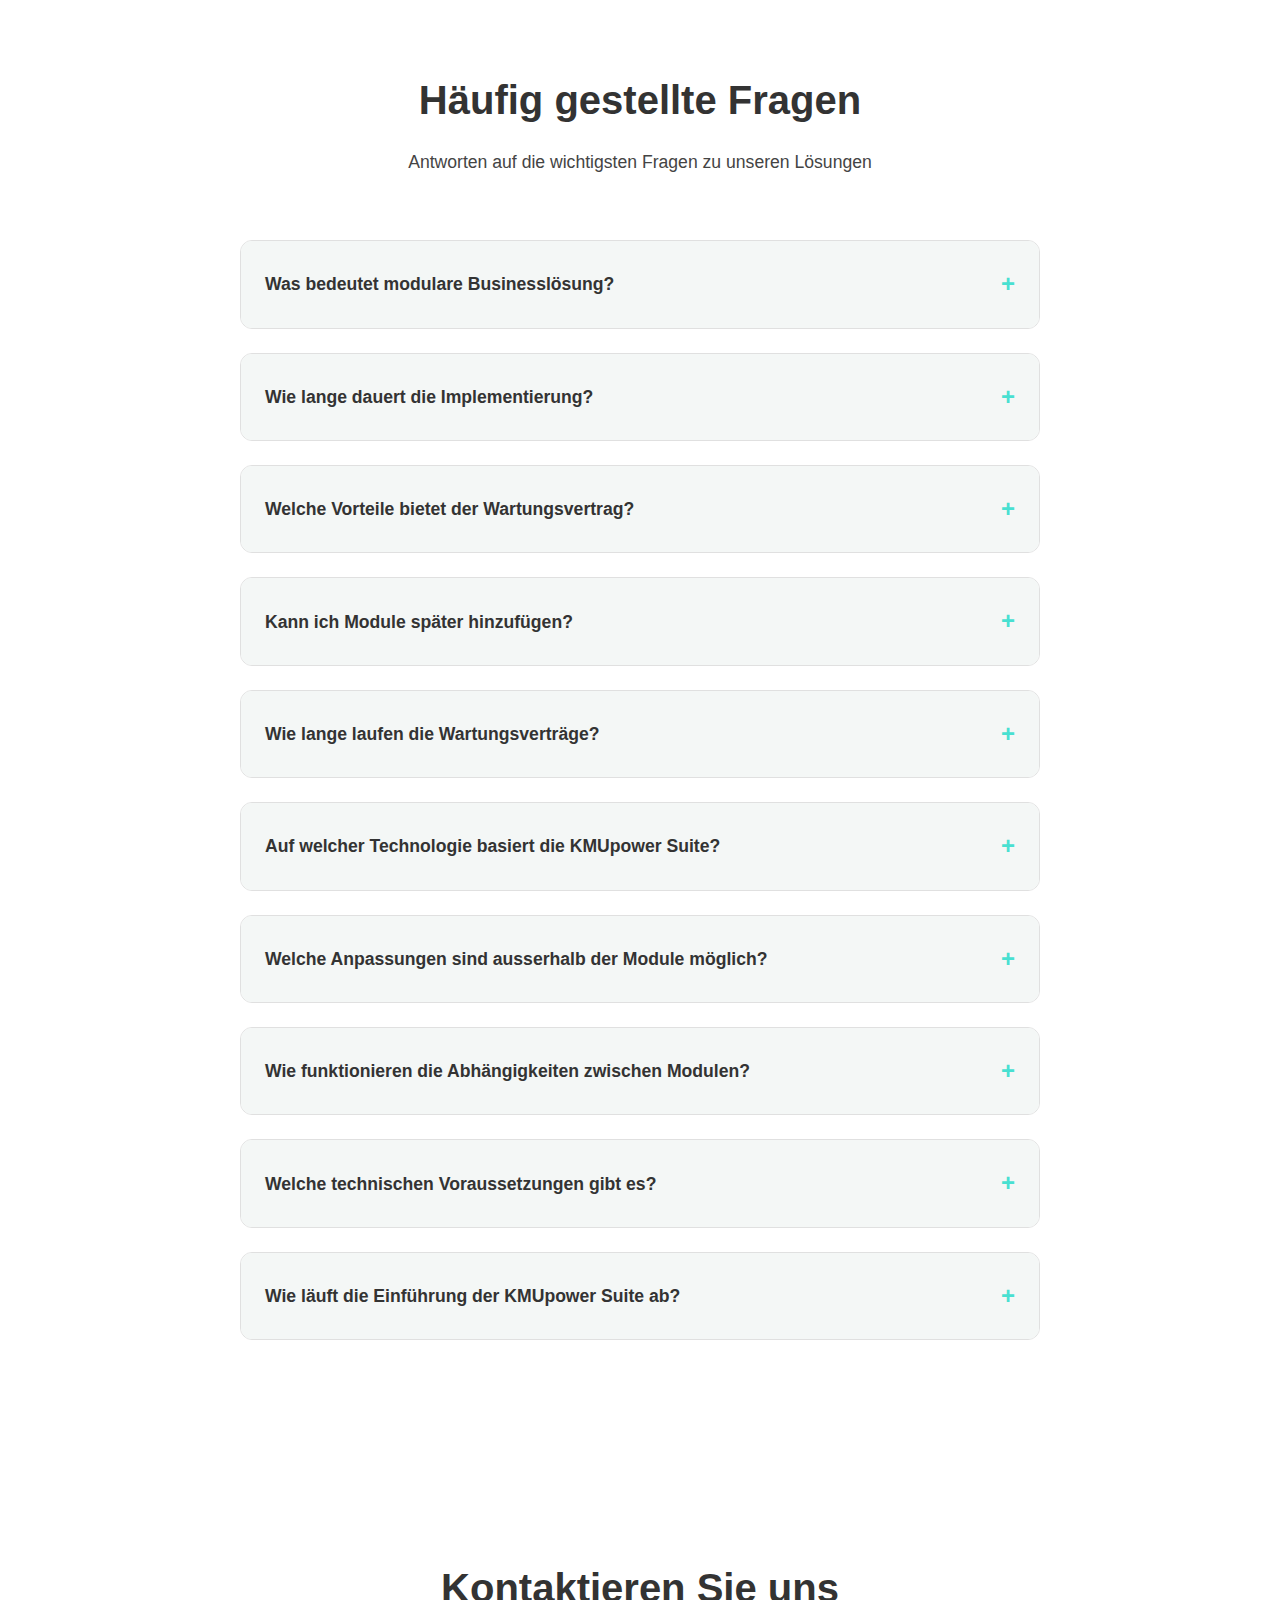
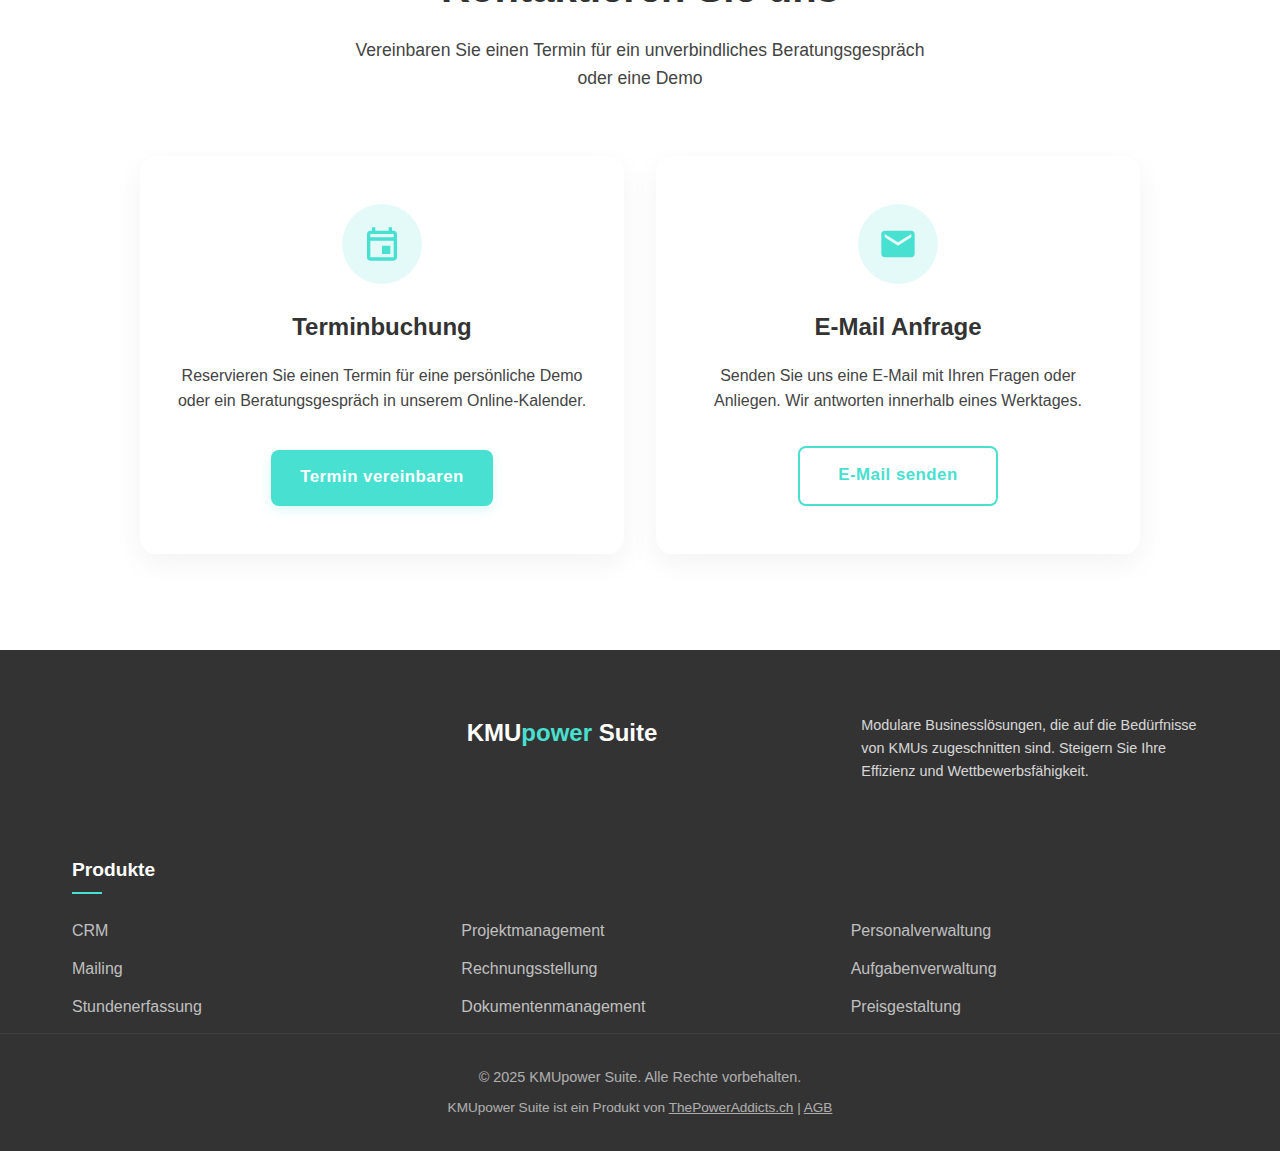
==== commit 70f51973: "Add files via upload" ====
--- a/index.html
+++ b/index.html
@@ -34,33 +34,16 @@
     <link rel="icon" type="image/png" sizes="32x32" href="assets/images/favicon-32x32.png">
     <link rel="icon" type="image/png" sizes="16x16" href="assets/images/favicon-16x16.png">
 
-    <!-- Add content security policy with 'unsafe-inline' für kritisches CSS -->
-    <meta http-equiv="Content-Security-Policy" content="default-src 'self'; script-src 'self' https://www.google-analytics.com; img-src 'self' data: https://www.google-analytics.com; style-src 'self' 'unsafe-inline' https://fonts.googleapis.com; font-src 'self' https://fonts.gstatic.com; connect-src 'self' https://www.google-analytics.com;">
-
-    <!-- Preload des Logos für schnelleres Rendering -->
-    <link rel="preload" href="assets/images/Logo_KMUpowerSuite.webp" as="image" type="image/webp">
-    
-    <!-- Preload critical fonts - angepasst für bessere Performance -->
+    <!-- Add content security policy -->
+    <meta http-equiv="Content-Security-Policy" content="default-src 'self'; script-src 'self' https://www.google-analytics.com; img-src 'self' data: https://www.google-analytics.com; style-src 'self' https://fonts.googleapis.com; font-src 'self' https://fonts.gstatic.com; connect-src 'self' https://www.google-analytics.com;">
+
+    <!-- Preload critical fonts -->
     <link rel="preconnect" href="https://fonts.googleapis.com">
     <link rel="preconnect" href="https://fonts.gstatic.com" crossorigin>
+    <link href="https://fonts.googleapis.com/css2?family=Inter:wght@300;400;500;600;700&display=swap" rel="stylesheet">
     
-    <!-- Kritisches CSS inline für schnelleres First Paint -->
-    <style>
-      /* Critical CSS für sofortiges Rendering */
-      :root{--primary-color:#48e0d1;--secondary-color:#333;--light-color:#f8f8f8;--dark-color:#222;--border-color:#e0e0e0;--font-body:'Inter',-apple-system,BlinkMacSystemFont,'Segoe UI',Roboto,Oxygen,Ubuntu,Cantarell,'Open Sans','Helvetica Neue',sans-serif}*{margin:0;padding:0;box-sizing:border-box}html{scroll-behavior:smooth}body{font-family:var(--font-body);font-size:16px;line-height:1.6;color:var(--secondary-color)}.container{width:100%;max-width:1200px;margin:0 auto;padding:0 20px}header{background-color:#fff;box-shadow:0 2px 4px rgba(0,0,0,.05);position:sticky;top:0;z-index:1000}.navbar{display:flex;justify-content:space-between;align-items:center;padding:15px 0}.logo{display:inline-block}.logo-image{width:180px;height:auto;display:block}.nav-links{display:flex;list-style:none}.nav-links li{margin-left:25px}.nav-links a{text-decoration:none;color:var(--dark-color);font-weight:500;transition:color .3s ease}.btn{display:inline-block;padding:10px 20px;border-radius:4px;font-weight:500;text-decoration:none;text-align:center;cursor:pointer;transition:all .3s ease}.btn-primary{background-color:var(--primary-color);color:#fff;border:1px solid var(--primary-color)}.hero{padding:80px 0;background-color:#f9f9f9;position:relative;overflow:hidden}.hero-content{max-width:650px}.hero h1{font-size:2.8rem;line-height:1.2;margin-bottom:25px;color:var(--dark-color)}.hero h1 span{color:var(--primary-color)}.hero p{font-size:1.1rem;margin-bottom:30px}.hero-buttons{display:flex;gap:15px}.skip-to-content{position:absolute;left:-9999px;z-index:999;padding:1em;background-color:#fff;color:#000;opacity:0}.skip-to-content:focus{left:50%;transform:translateX(-50%);opacity:1}.mobile-menu-toggle{display:none;background:none;border:none;cursor:pointer}
-    </style>
-
-    <!-- Laden der Schriftarten mit höherer Priorität und Font-Display Swap -->
-    <link href="https://fonts.googleapis.com/css2?family=Inter:wght@300;400;500;600;700&display=swap" rel="stylesheet" media="print" onload="this.media='all'">
-    <noscript>
-        <link href="https://fonts.googleapis.com/css2?family=Inter:wght@300;400;500;600;700&display=swap" rel="stylesheet">
-    </noscript>
-    
-    <!-- Nicht-kritisches CSS mit Verzögerung laden -->
-    <link rel="stylesheet" href="assets/css/style.css" media="print" onload="this.media='all'">
-    <noscript>
-        <link rel="stylesheet" href="assets/css/style.css">
-    </noscript>
+    <!-- Link to external CSS file -->
+    <link rel="stylesheet" href="assets/css/style.css">
     
     <!-- Structured data for rich search results -->
     <script type="application/ld+json">
@@ -125,7 +108,7 @@
         <div class="container">
             <nav class="navbar">
                 <a href="#" class="logo">
-                    <img src="assets/images/Logo_KMUpowerSuite.webp" alt="KMUpower Suite Logo" class="logo-image" width="180" height="45">
+                    <img src="assets/images/Logo_KMUpowerSuite.webp" alt="KMUpower Suite Logo" class="logo-image">
                 </a>
                 <!-- Add hamburger menu button -->
                 <button class="mobile-menu-toggle" aria-label="Menü öffnen">
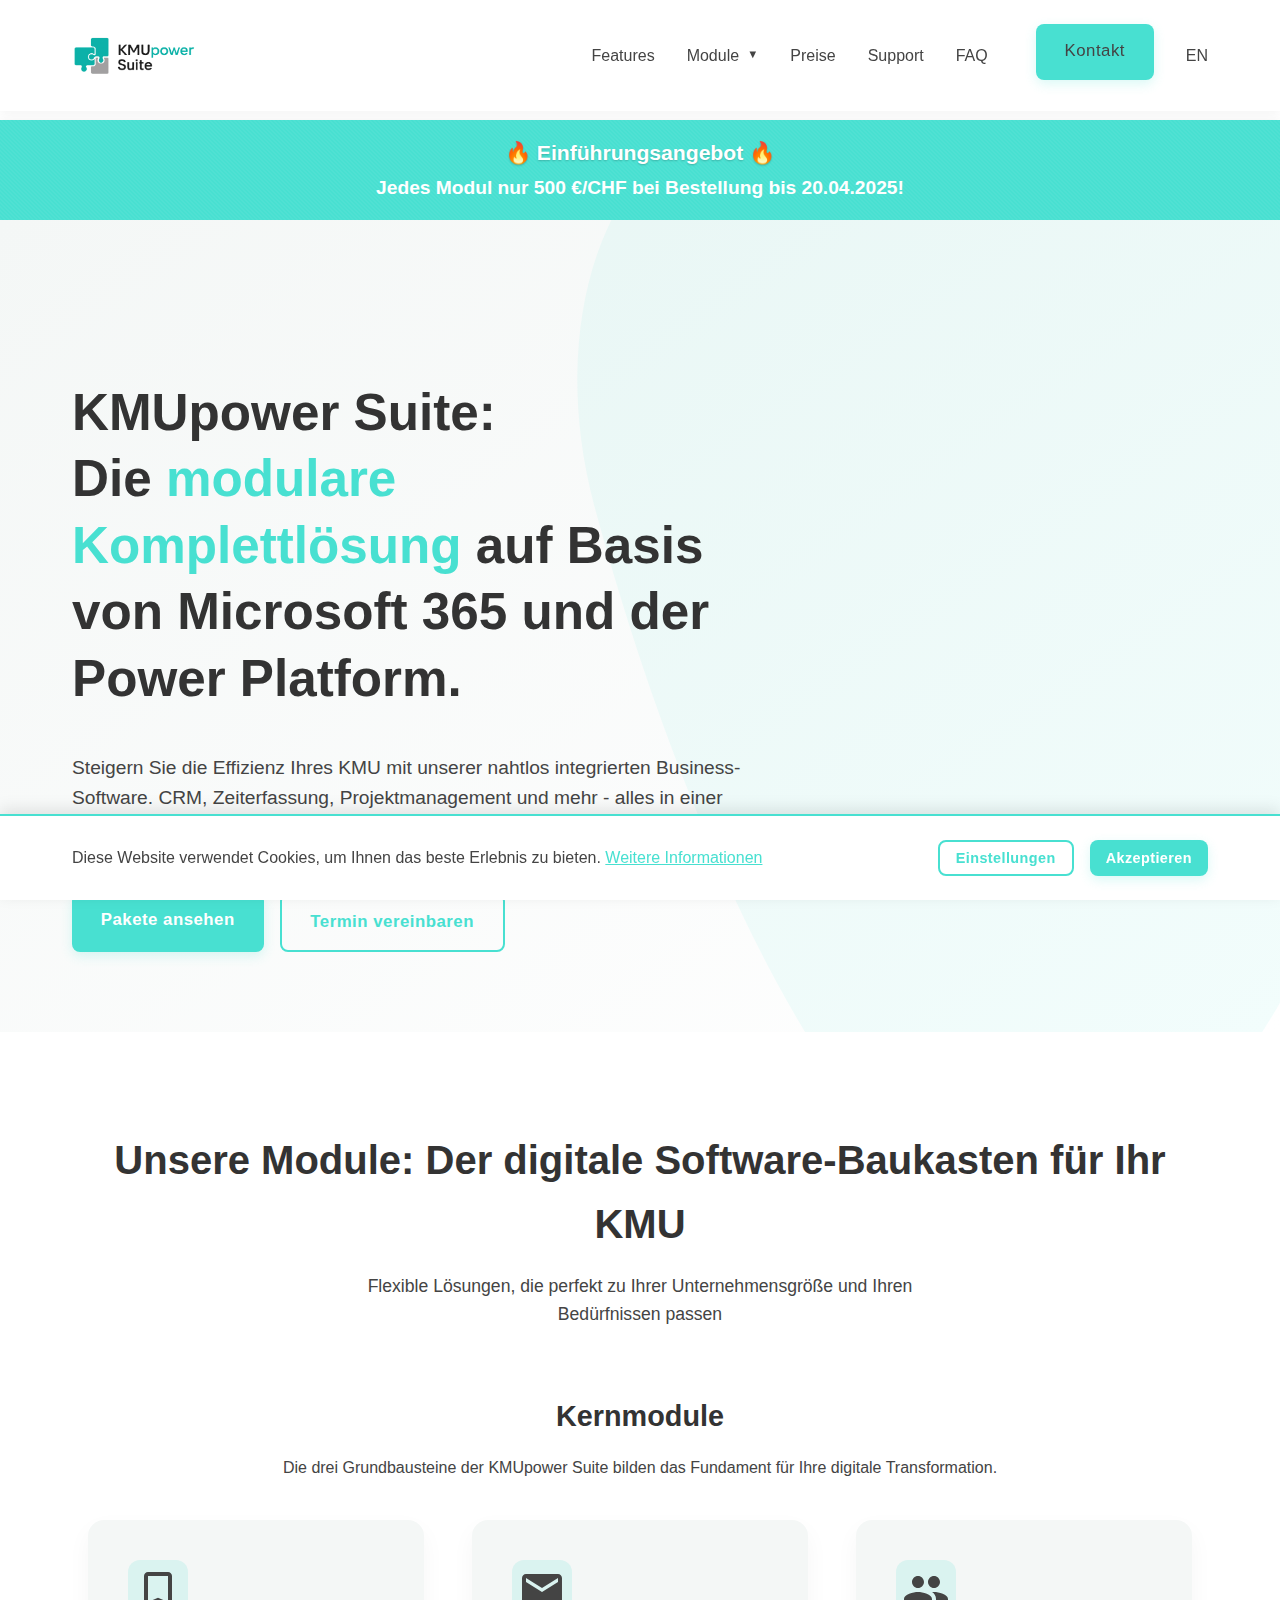
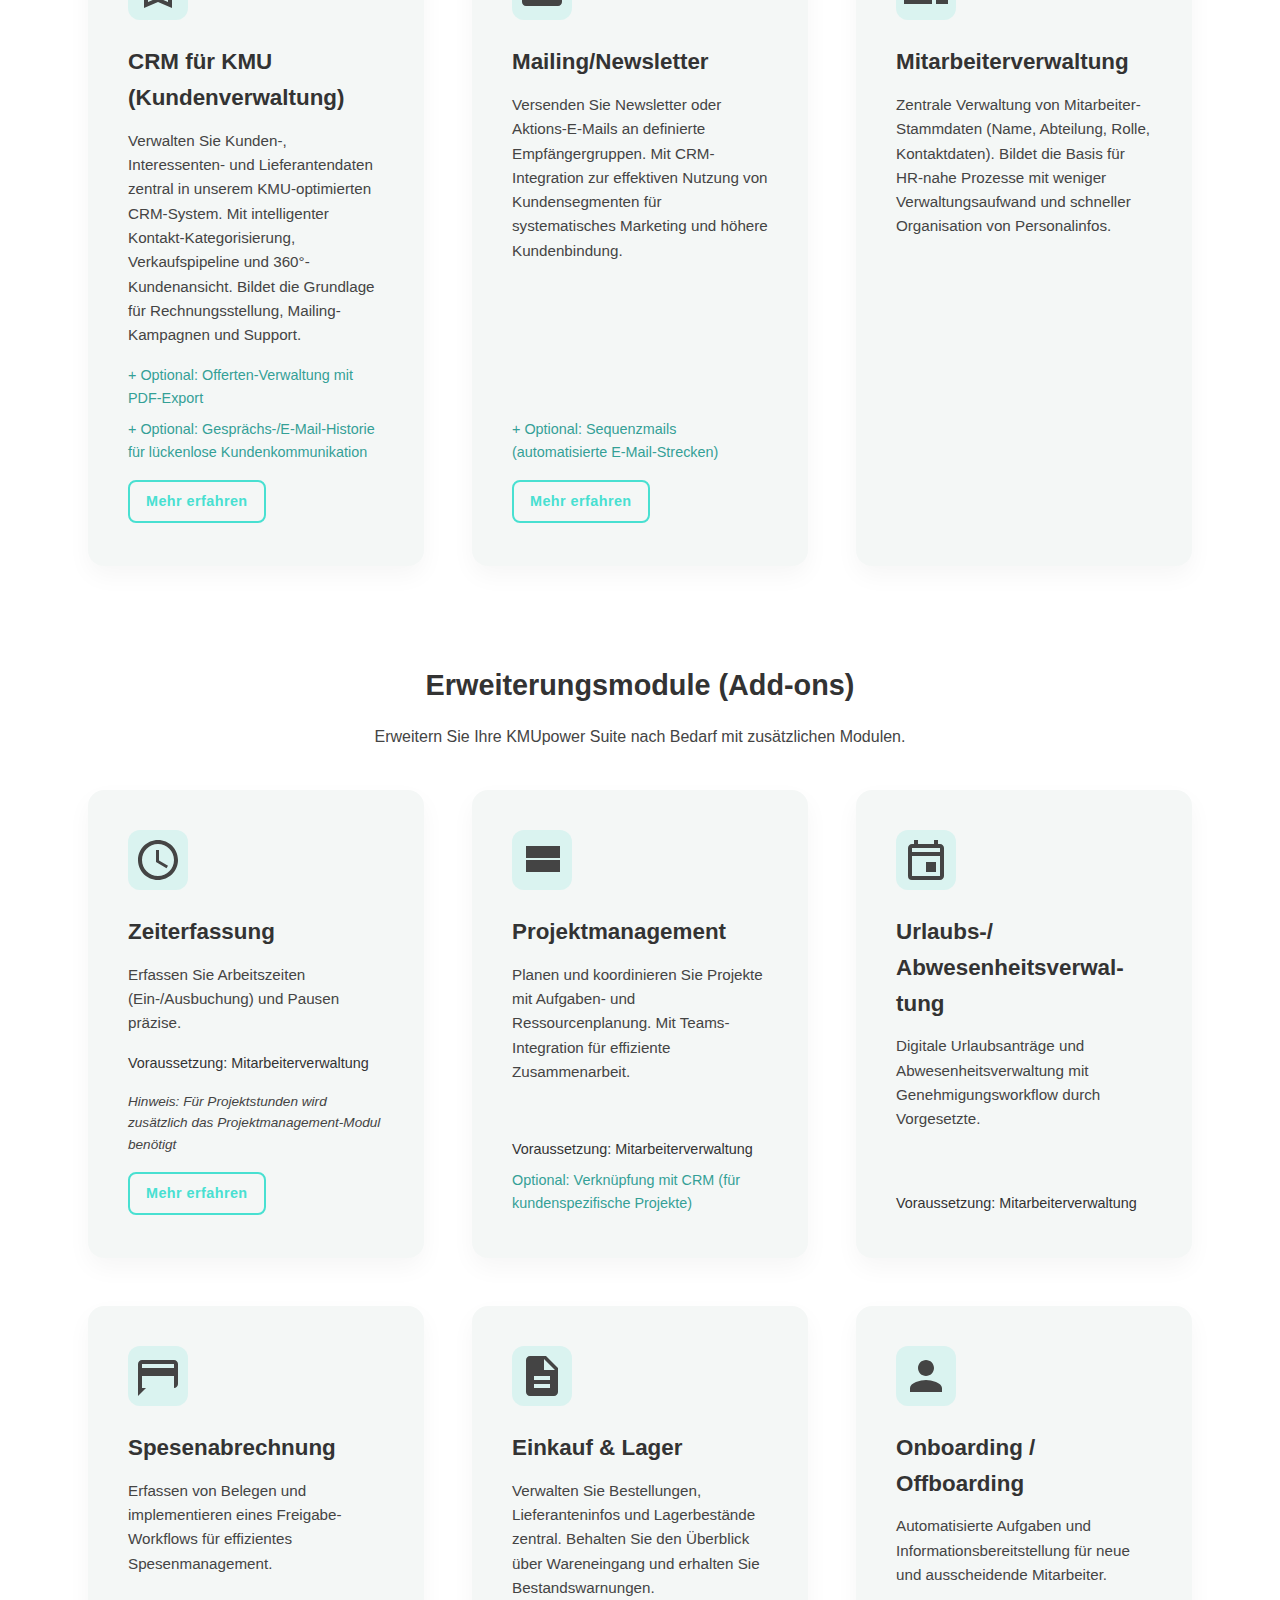
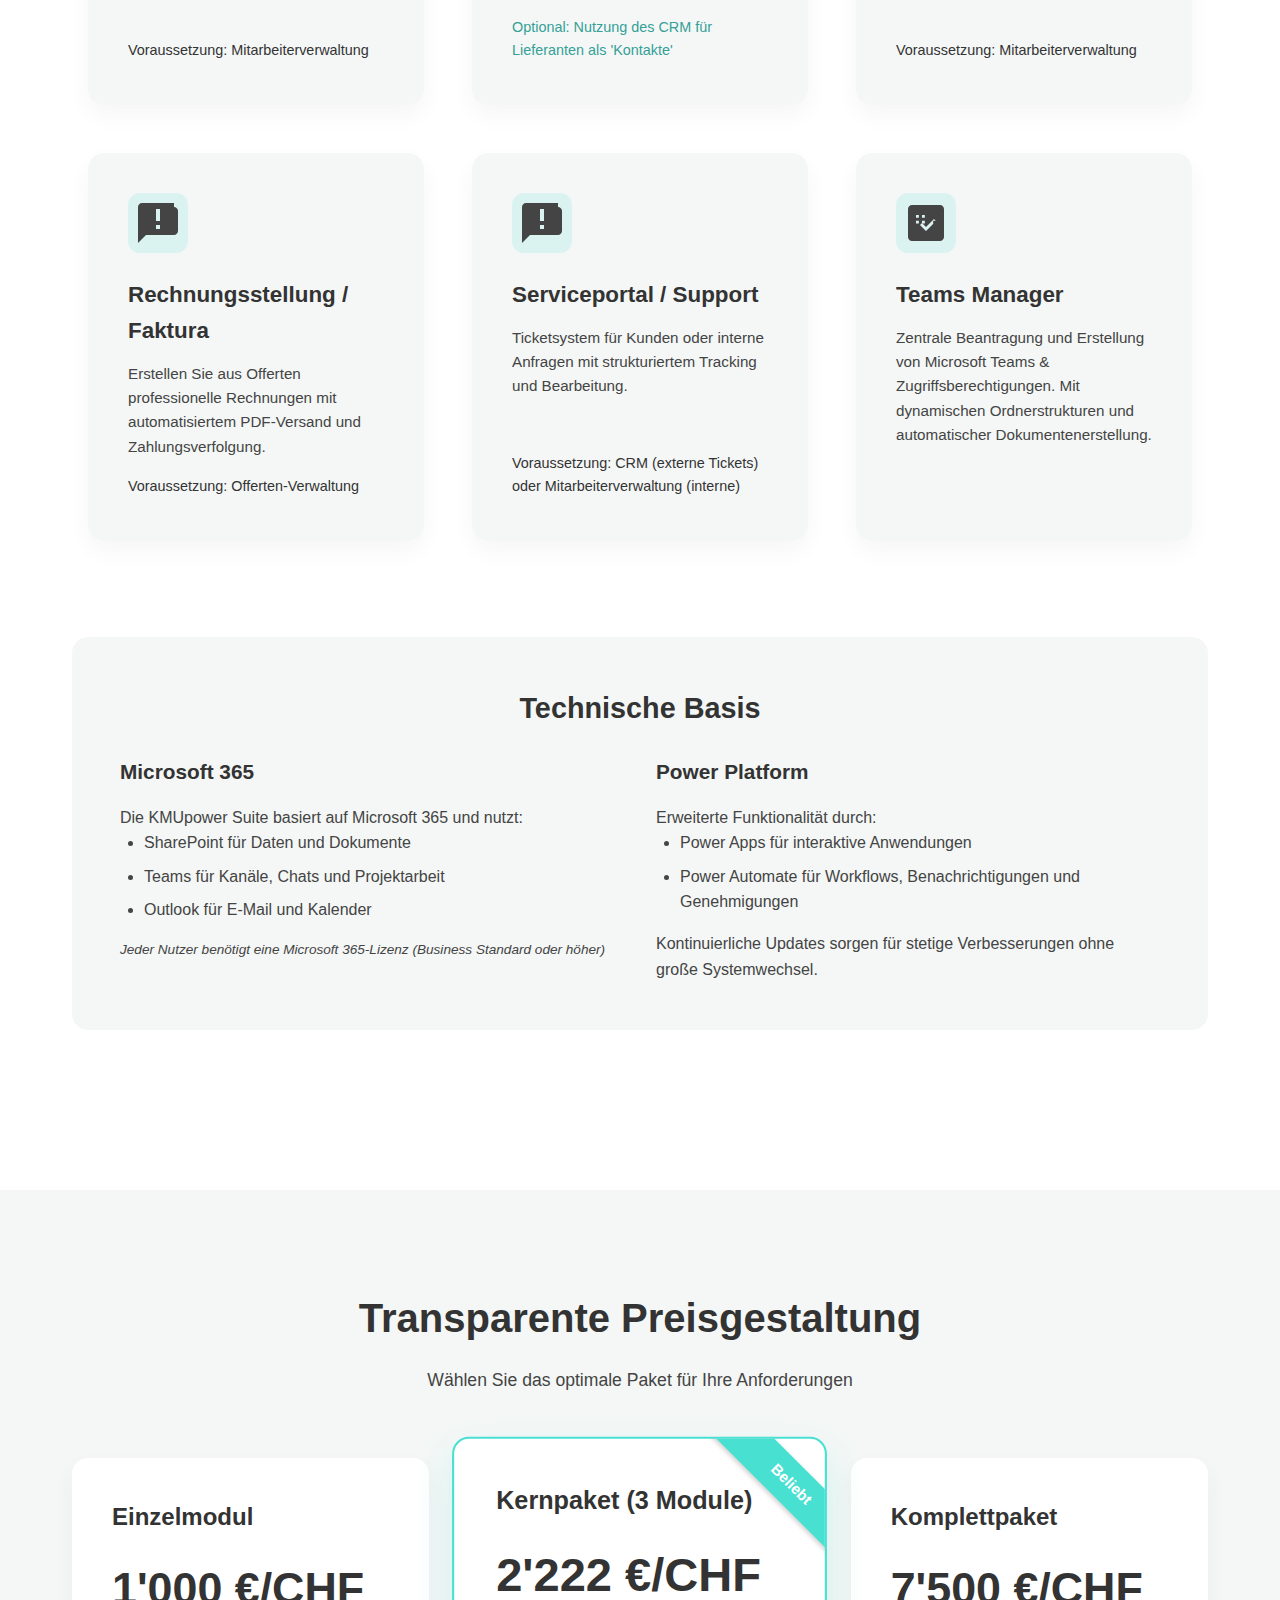
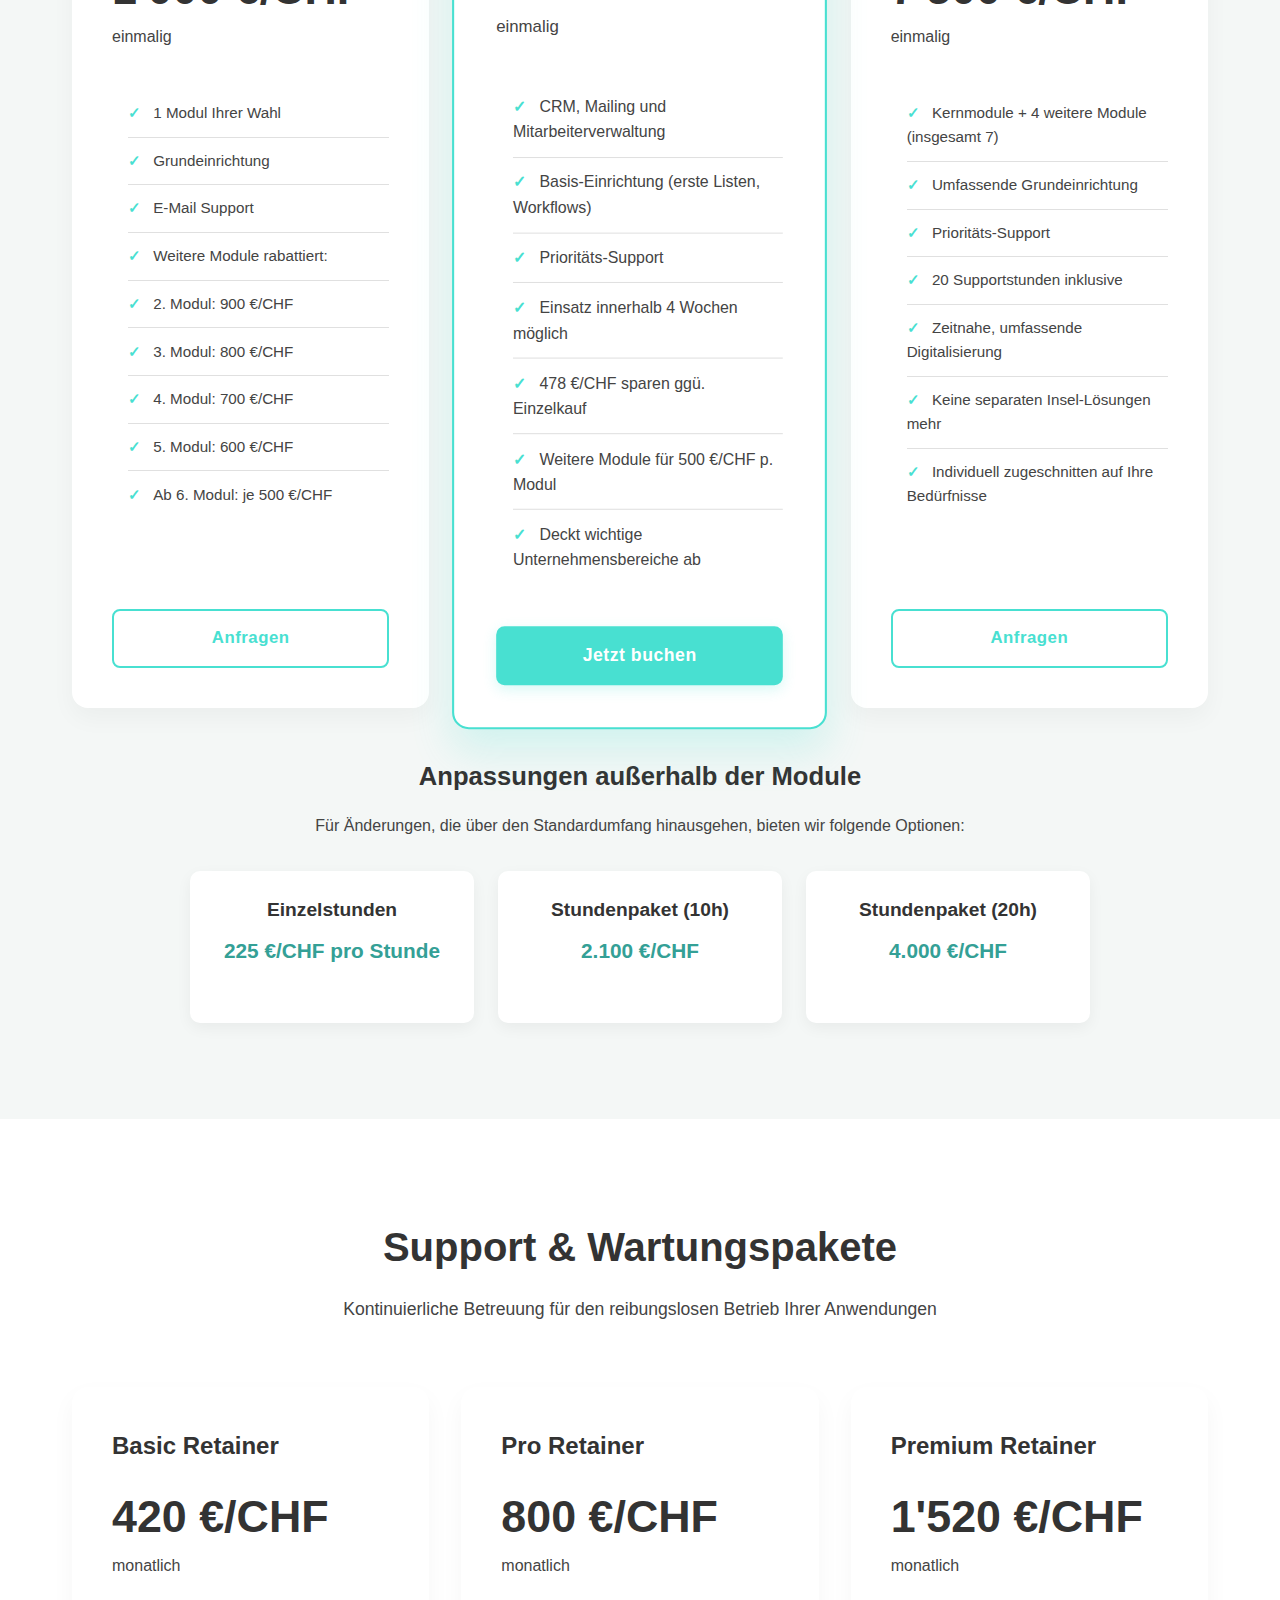
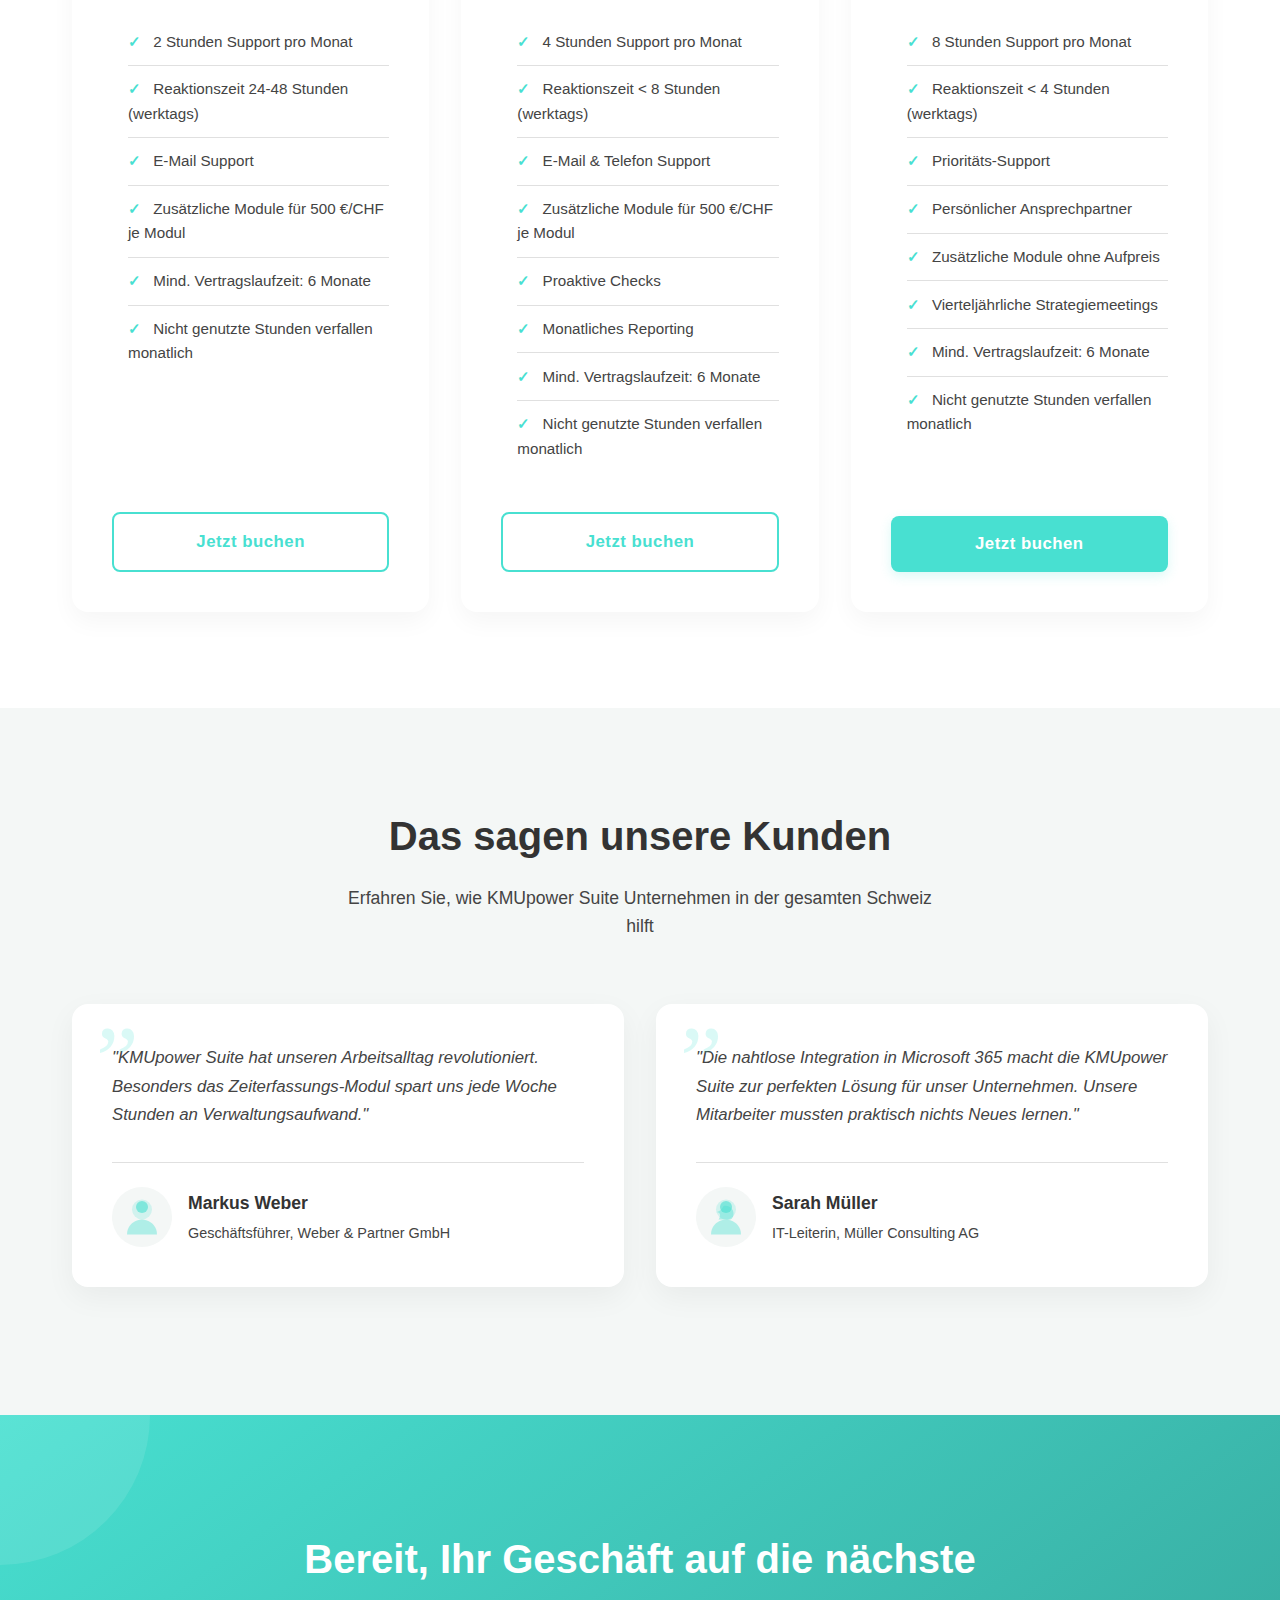
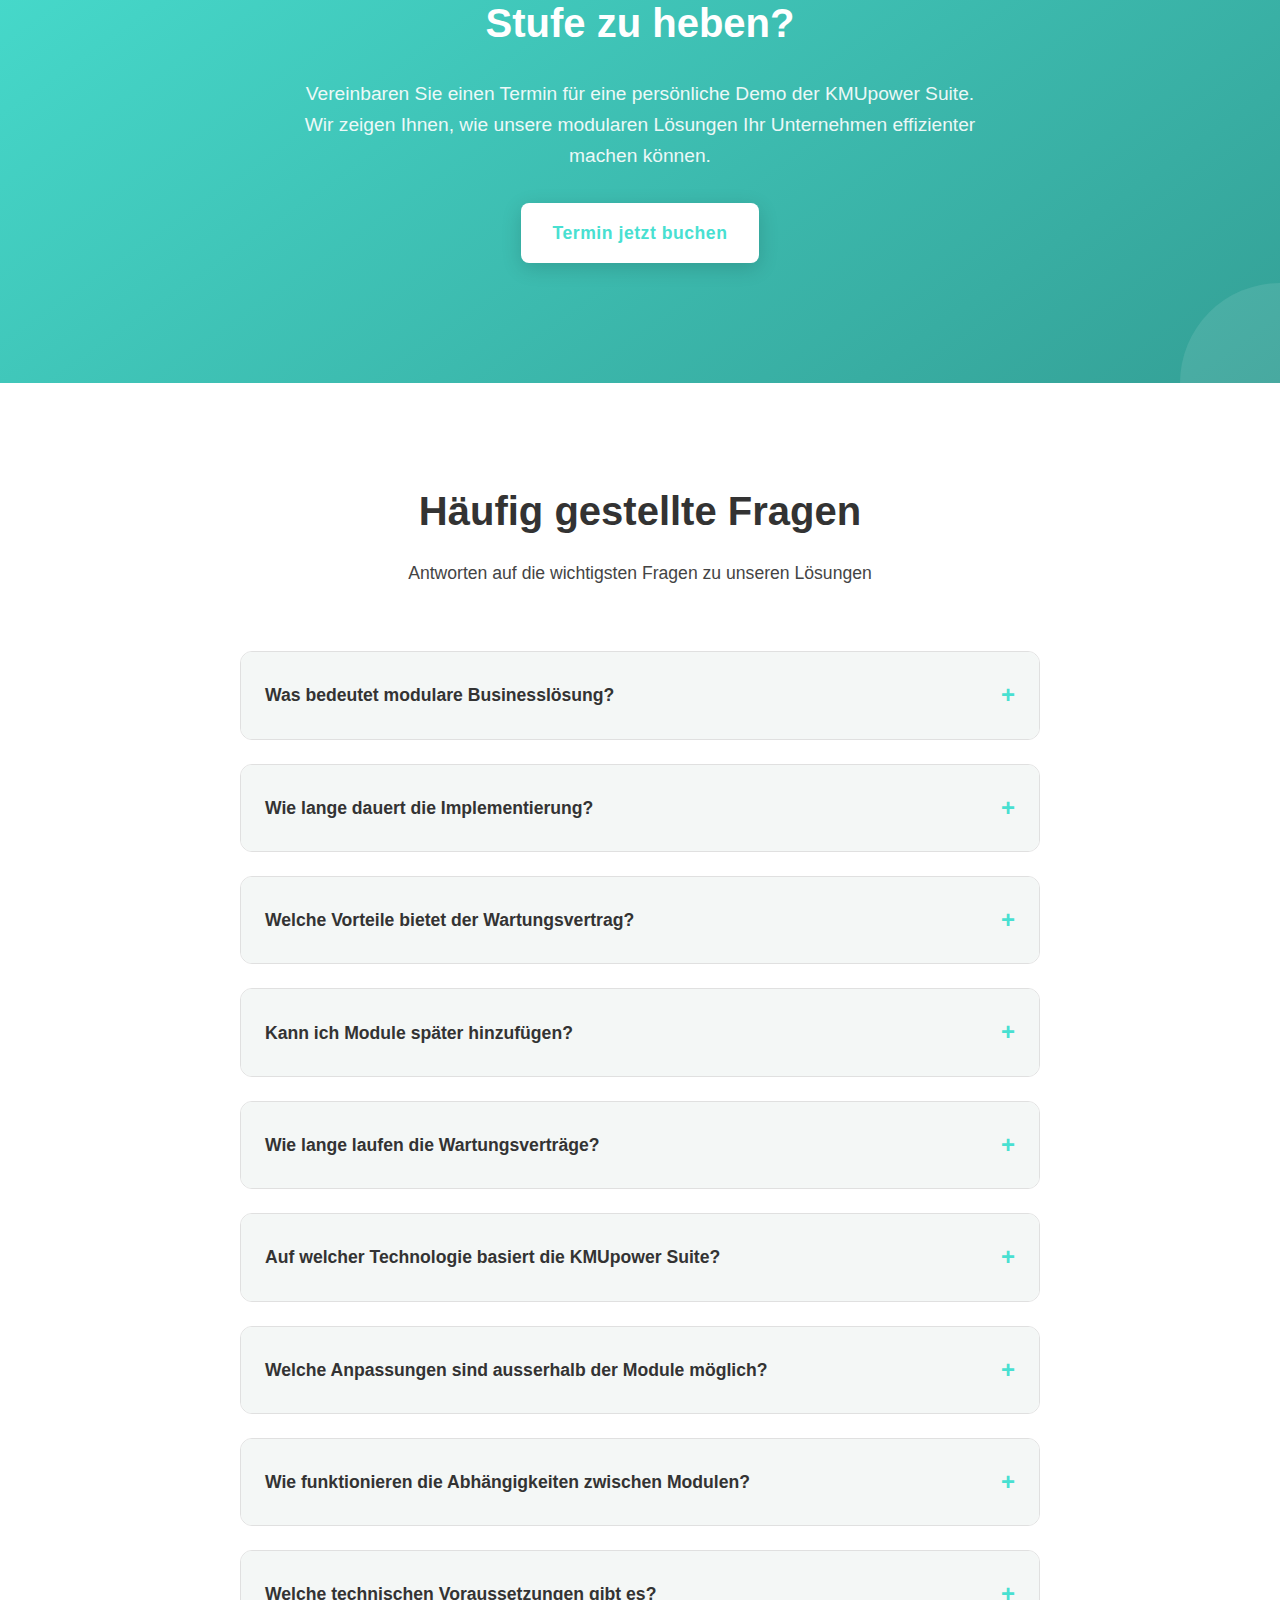
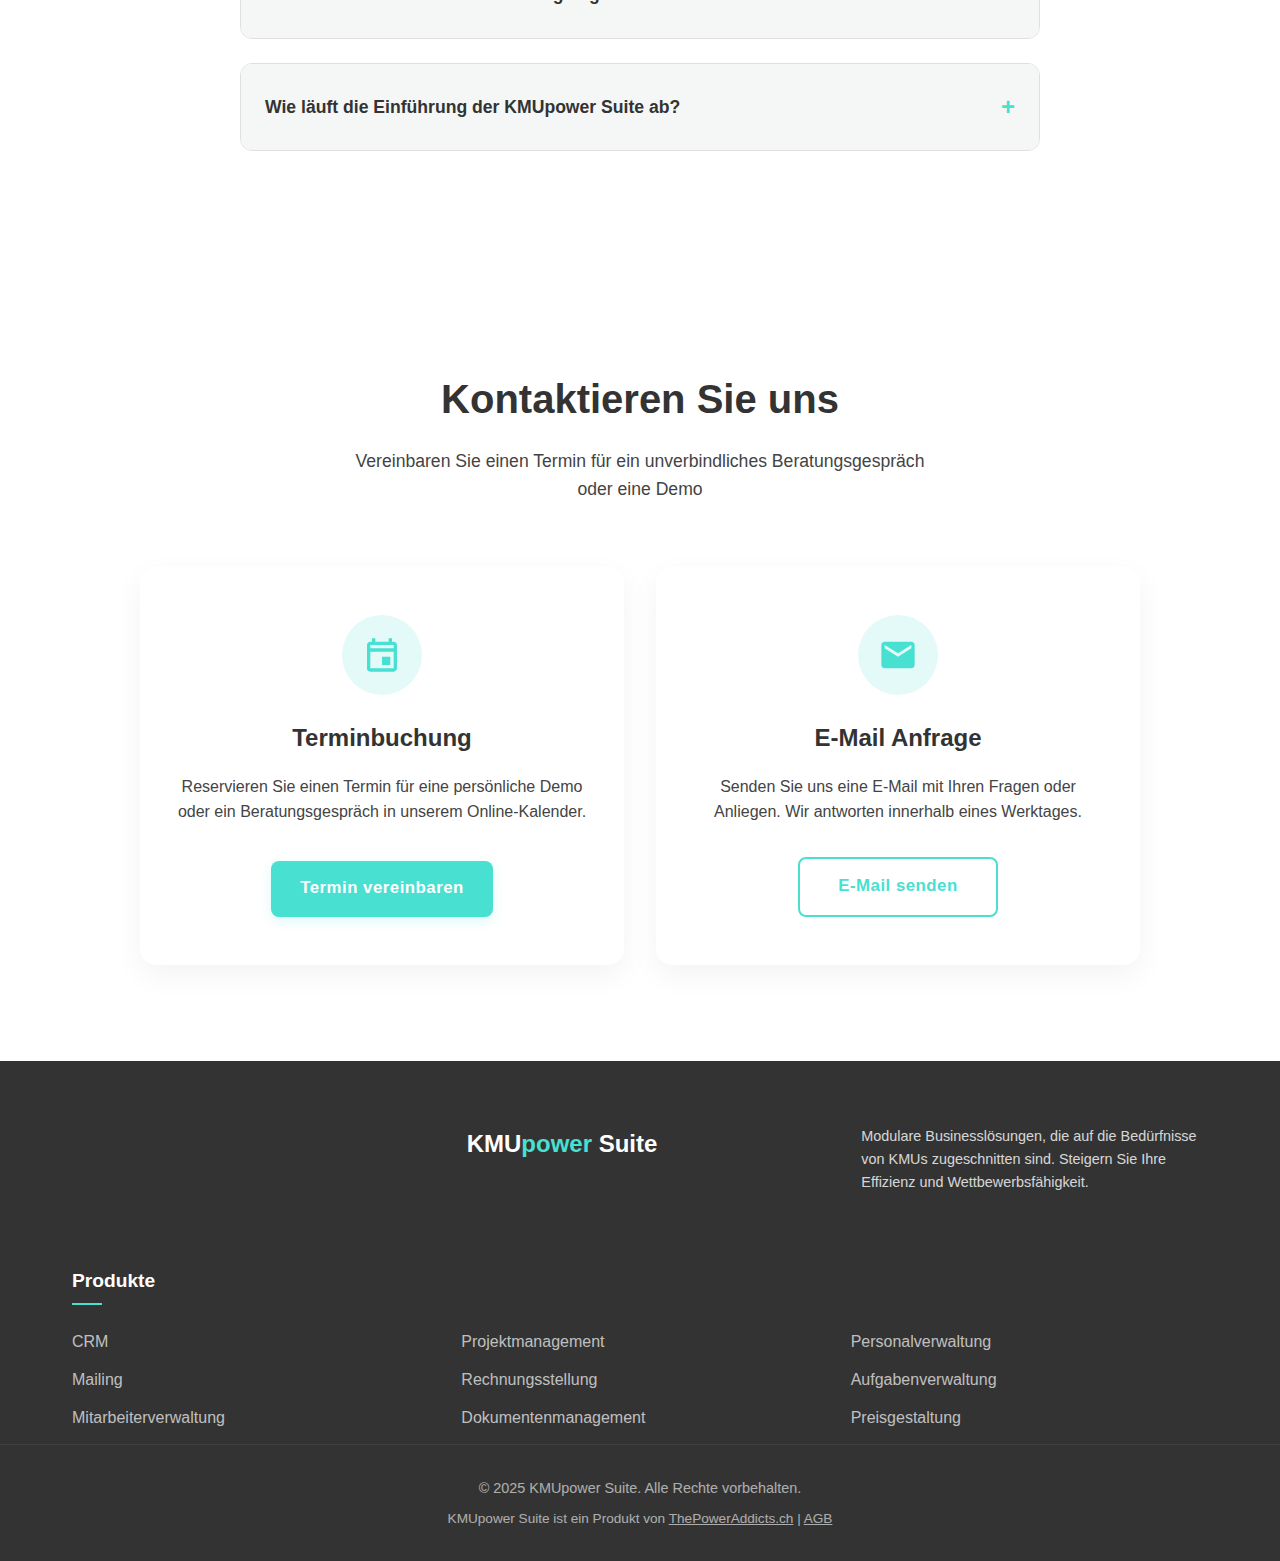
==== commit 262b6e3d: "Add files via upload" ====
--- a/index.html
+++ b/index.html
@@ -2,7 +2,7 @@
 <html lang="de">
 <head>
     <meta charset="UTF-8">
-    <meta name="viewport" content="width=device-width, initial-scale=1.0, viewport-fit=cover">
+    <meta name="viewport" content="width=device-width, viewport-fit=cover">
     <!-- Robots Meta Tag für bessere Suchmaschinensteuerung -->
     <meta name="robots" content="index, follow, max-snippet:-1, max-image-preview:large, max-video-preview:-1">
     <!-- Improved meta description - shorter & more action-oriented -->
@@ -118,6 +118,15 @@
                 <div class="nav-container">
                     <ul class="nav-links">
                         <li><a href="#features">Features</a></li>
+                        <li class="dropdown">
+                            <a href="#features" class="dropdown-toggle">Module</a>
+                            <ul class="dropdown-menu">
+                                <li><a href="crm.html">CRM</a></li>
+                                <li><a href="mailing.html">Mailing & Newsletter</a></li>
+                                <li><a href="mitarbeiterverwaltung.html">Mitarbeiterverwaltung</a></li>
+                                <li><a href="#features">Weitere Module</a></li>
+                            </ul>
+                        </li>
                         <li><a href="#pricing">Preise</a></li>
                         <li><a href="#support">Support</a></li>
                         <li><a href="#faq">FAQ</a></li>
@@ -167,25 +176,34 @@
                             <div class="feature-icon">
                                 <svg xmlns="http://www.w3.org/2000/svg" viewBox="0 0 24 24"><path d="M17 3H7c-1.1 0-2 .9-2 2v16l7-3 7 3V5c0-1.1-.9-2-2-2zm0 15l-5-2.18L7 18V5h10v13z"/></svg>
                             </div>
-                            <!-- Keyword-enhanced heading -->
-                            <h3>CRM für KMU (Kundenverwaltung)</h3>
+                            <!-- Hinzugefügter Link zur CRM-Landingpage -->
+                            <a href="crm.html" class="module-link">
+                                <h3>CRM für KMU (Kundenverwaltung)</h3>
+                            </a>
                             <!-- More detailed, keyword-rich description -->
                             <p>Verwalten Sie Kunden-, Interessenten- und Lieferantendaten zentral in unserem KMU-optimierten CRM-System. Mit intelligenter Kontakt-Kategorisierung, Verkaufspipeline und 360°-Kundenansicht. Bildet die Grundlage für Rechnungsstellung, Mailing-Kampagnen und Support.</p>
                             <div class="module-options">
                                 <span class="optional-module">+ Optional: Offerten-Verwaltung mit PDF-Export</span>
                                 <span class="optional-module">+ Optional: Gesprächs-/E-Mail-Historie für lückenlose Kundenkommunikation</span>
                             </div>
+                            <!-- Hinzugefügter "Mehr erfahren" Button -->
+                            <a href="crm.html" class="btn btn-sm btn-outline module-more">Mehr erfahren</a>
                         </div>
                         
                         <div class="feature-card">
                             <div class="feature-icon">
                                 <svg xmlns="http://www.w3.org/2000/svg" viewBox="0 0 24 24"><path d="M20 4H4c-1.1 0-1.99.9-1.99 2L2 18c0 1.1.9 2 1.99 2h16c1.1 0 2-.9 2-2V6c0-1.1-.9-2-2-2zm0 4l-8 5-8-5V6l8 5 8-5v2z"></path></svg>
                             </div>
-                            <h3>Mailing/Newsletter</h3>
+                            <!-- Hinzugefügter Link zur Mailing-Landingpage -->
+                            <a href="mailing.html" class="module-link">
+                                <h3>Mailing/Newsletter</h3>
+                            </a>
                             <p>Versenden Sie Newsletter oder Aktions-E-Mails an definierte Empfängergruppen. Mit CRM-Integration zur effektiven Nutzung von Kundensegmenten für systematisches Marketing und höhere Kundenbindung.</p>
                             <div class="module-options">
                                 <span class="optional-module">+ Optional: Sequenzmails (automatisierte E-Mail-Strecken)</span>
                             </div>
+                            <!-- Hinzugefügter "Mehr erfahren" Button -->
+                            <a href="mailing.html" class="btn btn-sm btn-outline module-more">Mehr erfahren</a>
                         </div>
                         
                         <div class="feature-card">
@@ -206,14 +224,19 @@
                     <div class="features-grid">
                         <div class="feature-card">
                             <div class="feature-icon">
-                                <svg xmlns="http://www.w3.org/2000/svg" viewBox="0 0 24 24"><path d="M11.99 2C6.47 2 2 6.48 2 12s4.47 10 9.99 10C17.52 22 22 17.52 22 12S17.52 2 11.99 2zM12 20c-4.42 0-8-3.58-8-8s3.58-8 8-8 8 3.58 8 8-3.58 8-8 8zm.5-13H11v6l5.25 3.15.75-1.23-4.5-2.67z"/></svg>
-                            </div>
-                            <h3>Zeiterfassung</h3>
+                                <svg xmlns="http://www.w3.org/2000/svg" viewBox="0 0 24 24"><path d="M11.99 2C6.47 2 2 6.48 2 12s4.47 10 9.99 10C17.52 22 22 17.52 22 12S17.52 2 11.99 2zM12 20c-4.42 0-8-3.58-8-8s3.58-8 8-8 8 3.58 8 8-3.58 8-8 8zm.5-13H11v6l5.25 3.15.75-1.23-4.5-2.67z"></path></svg>
+                            </div>
+                            <!-- Hinzugefügter Link zur Zeiterfassungs-Landingpage -->
+                            <a href="zeiterfassung.html" class="module-link">
+                                <h3>Zeiterfassung</h3>
+                            </a>
                             <p>Erfassen Sie Arbeitszeiten (Ein-/Ausbuchung) und Pausen präzise.</p>
                             <div class="module-dependencies">
                                 <span class="required-module">Voraussetzung: Mitarbeiterverwaltung</span>
                                 <span class="info-note">Hinweis: Für Projektstunden wird zusätzlich das Projektmanagement-Modul benötigt</span>
                             </div>
+                            <!-- Hinzugefügter "Mehr erfahren" Button -->
+                            <a href="zeiterfassung.html" class="btn btn-sm btn-outline module-more">Mehr erfahren</a>
                         </div>
                         
                         <div class="feature-card">
@@ -241,7 +264,7 @@
                         
                         <div class="feature-card">
                             <div class="feature-icon">
-                                <svg xmlns="http://www.w3.org/2000/svg" viewBox="0 0 24 24"><path d="M20 4H4c-1.11 0-1.99.89-1.99 2L2 18c0 1.11.89 2 1.99 2h16c1.11 0 2-.89 2-2V6c0-1.11-.89-2-2-2zm0 14H4v-6h16v6zm0-10H4V6h16v2z"></path></svg>
+                                <svg xmlns="http://www.w3.org/2000/svg" viewBox="0 0 24 24"><path d="M20 4H4c-1.11 0-1.99.89-1.99 2L2 22l4-4h14c1.11 0 2-.89 2-2V6c0-1.11-.89-2-2-2zm0 14H4v-6h16v6zm0-10H4V6h16v2z"></path></svg>
                             </div>
                             <h3>Spesenabrechnung</h3>
                             <p>Erfassen von Belegen und implementieren eines Freigabe-Workflows für effizientes Spesenmanagement.</p>
@@ -345,7 +368,7 @@
                     <div class="pricing-card">
                         <div class="pricing-header">
                             <h3 class="pricing-title">Einzelmodul</h3>
-                            <div class="pricing-price">1.000 €/CHF<span>einmalig</span></div>
+                            <div class="pricing-price">1'000 €/CHF<span>einmalig</span></div>
                         </div>
                         <ul class="pricing-features">
                             <li>1 Modul Ihrer Wahl</li>
@@ -363,7 +386,7 @@
                     <div class="pricing-card featured">
                         <div class="pricing-header">
                             <h3 class="pricing-title">Kernpaket (3 Module)</h3>
-                            <div class="pricing-price" data-onetime="2.222 €/CHF<span>einmalig</span>" data-subscription="300 €/CHF<span>monatlich</span>">2.222 €/CHF<span>einmalig</span></div>
+                            <div class="pricing-price" data-onetime="2'222 €/CHF<span>einmalig</span>" data-subscription="300 €/CHF<span>monatlich</span>">2'222 €/CHF<span>einmalig</span></div>
                         </div>
                         <ul class="pricing-features">
                             <li>CRM, Mailing und Mitarbeiterverwaltung</li>
@@ -458,7 +481,7 @@
                     <div class="pricing-card">
                         <div class="pricing-header">
                             <h3 class="pricing-title">Premium Retainer</h3>
-                            <div class="pricing-price">1.520 €/CHF<span>monatlich</span></div>
+                            <div class="pricing-price">1'520 €/CHF<span>monatlich</span></div>
                         </div>
                         <ul class="pricing-features">
                             <li>8 Stunden Support pro Monat</li>
@@ -562,7 +585,7 @@
                             <span>+</span>
                         </div>
                         <div class="faq-answer">
-                            <p>Mit unseren Support & Wartungsverträgen (Retainer) sichern Sie sich nicht nur garantierte Reaktionszeiten und Support-Stunden, sondern profitieren bei den Basic- und Pro-Paketen auch von vergünstigten Preisen für zusätzliche Module (300 €/CHF statt gestaffelt bis 500 €/CHF). Im Premium-Paket sind zusätzliche Module sogar kostenlos. Wir stellen sicher, dass Ihre Anwendungen stets reibungslos laufen.</p>
+                            <p>Mit unseren Support & Wartungsverträgen (Retainer) sichern Sie sich garantierte Reaktionszeiten und Support-Stunden. Im Premium-Paket sind zusätzliche Module sogar kostenlos. Wir stellen sicher, dass Ihre Anwendungen stets reibungslos laufen und unterstützen Sie bei der kontinuierlichen Optimierung Ihrer Prozesse.</p>
                         </div>
                     </div>
                     <div class="faq-item">
@@ -571,7 +594,7 @@
                             <span>+</span>
                         </div>
                         <div class="faq-answer">
-                            <p>Ja, Sie können jederzeit weitere Module zu Ihrer bestehenden KMUpower Suite hinzufügen. Die Preise sind gestaffelt: Das 1. Modul kostet 1.000 €/CHF, das 2. 900 €/CHF, ..., ab dem 6. Modul je 500 €/CHF. Wenn Sie einen Basic- oder Pro-Wartungsvertrag haben, zahlen Sie für jedes zusätzliche Modul nur 300 €/CHF. Mit dem Premium-Retainer sind zusätzliche Module kostenlos.</p>
+                            <p>Ja, Sie können jederzeit weitere Module zu Ihrer bestehenden KMUpower Suite hinzufügen. Die Preise sind gestaffelt: Das 1. Modul kostet 1.000 €/CHF, das 2. 900 €/CHF, ..., ab dem 6. Modul je 500 €/CHF. Bei allen Wartungsverträgen (Basic, Pro) außer dem Premium-Paket kosten zusätzliche Module 500 €/CHF je Modul. Mit dem Premium-Retainer sind zusätzliche Module kostenlos.</p>
                         </div>
                     </div>
                     <div class="faq-item">
@@ -673,9 +696,9 @@
                     <div class="products-grid">
                         <div>
                             <ul class="footer-links">
-                                <li><a href="#features">CRM</a></li>
-                                <li><a href="#features">Mailing</a></li>
-                                <li><a href="#features">Stundenerfassung</a></li>
+                                <li><a href="crm.html">CRM</a></li>
+                                <li><a href="mailing.html">Mailing</a></li>
+                                <li><a href="mitarbeiterverwaltung.html">Mitarbeiterverwaltung</a></li>
                             </ul>
                         </div>
                         <div>
--- a/assets/css/style.css
+++ b/assets/css/style.css
@@ -255,8 +255,8 @@
 
 .features-grid {
     display: grid;
-    grid-template-columns: repeat(auto-fit, minmax(300px, 1fr));
-    gap: 2.5rem;
+    grid-template-columns: repeat(auto-fit, minmax(320px, 1fr));
+    gap: 3rem;
 }
 
 .feature-card {
@@ -267,7 +267,7 @@
     transition: transform 0.3s ease, box-shadow 0.3s ease;
     display: flex;
     flex-direction: column;
-    min-height: 290px;
+    min-height: 320px;
     border-bottom: 3px solid transparent;
 }
 
@@ -290,9 +290,9 @@
 }
 
 .feature-icon svg {
-    width: 30px;
-    height: 30px;
-    fill: var(--primary);
+    width: 48px; /* Standardgröße für Symbole */
+    height: 48px;
+    fill: currentColor; /* Farbe von Text übernehmen */
 }
 
 .feature-card h3 {
@@ -322,14 +322,64 @@
 .pricing-card {
     background-color: var(--light);
     border-radius: 16px;
-    padding: 3rem 2rem;
-    box-shadow: 0 10px 30px rgba(0,0,0,0.05);
+    padding: 2.5rem;
+    box-shadow: 0 10px 25px rgba(0,0,0,0.04);
+    display: flex;
+    flex-direction: column;
+}
+
+.pricing-card .feature-header {
+    margin-bottom: 1.5rem;
     text-align: center;
+}
+
+.pricing-card h4 {
+    font-size: 1.5rem;
+    margin-bottom: 0.5rem;
+    color: var(--dark);
+}
+
+.pricing-card .price {
+    font-size: 1.8rem;
+    font-weight: 700;
+    color: var(--primary-dark);
+}
+
+.pricing-card .price-subtitle {
+    font-size: 0.9rem;
+    margin-top: 0.3rem;
+    font-weight: 600;
+    color: var(--primary);
+}
+
+.pricing-card .feature-content {
+    margin-bottom: 1.5rem;
+    flex-grow: 1;
+}
+
+.pricing-card .feature-content ul {
+    list-style: none;
+    margin: 0;
+    padding: 0;
+}
+
+.pricing-card .feature-content li {
+    margin-bottom: 0.8rem;
+    padding-left: 1.5rem;
     position: relative;
-    display: flex;
-    flex-direction: column;
-    overflow: hidden;
-    min-height: 550px;
+}
+
+.pricing-card .feature-content li::before {
+    content: "✓";
+    position: absolute;
+    left: 0;
+    color: var(--primary);
+    font-weight: bold;
+}
+
+.pricing-card .feature-footer {
+    margin-top: auto;
+    text-align: center;
 }
 
 .pricing-card.featured {
@@ -412,6 +462,16 @@
     margin-top: auto;
 }
 
+.pricing-note, .support-note {
+    text-align: center;
+    margin-top: 2rem;
+    font-size: 0.9rem;
+    color: var(--text);
+    max-width: 800px;
+    margin-left: auto;
+    margin-right: auto;
+}
+
 /* Pricing toggle */
 .pricing-toggle {
     display: none;
@@ -743,9 +803,56 @@
     min-width: 200px;
 }
 
+/* Support Cards Styling */
+.support-card {
+    background-color: var(--light);
+    border-radius: 16px;
+    padding: 2.5rem;
+    box-shadow: 0 10px 25px rgba(0,0,0,0.04);
+    transition: transform 0.3s ease, box-shadow 0.3s ease;
+}
+
+.support-card .feature-header {
+    margin-bottom: 1.5rem;
+    text-align: center;
+}
+
+.support-card h4 {
+    font-size: 1.5rem;
+    margin-bottom: 0.5rem;
+    color: var(--dark);
+}
+
+.support-card .price {
+    font-size: 1.8rem;
+    font-weight: 700;
+    color: var(--primary-dark);
+}
+
+.support-card .feature-content ul {
+    list-style: none;
+    margin: 0;
+    padding: 0;
+}
+
+.support-card .feature-content li {
+    margin-bottom: 0.8rem;
+    padding-left: 1.5rem;
+    position: relative;
+}
+
+.support-card .feature-content li::before {
+    content: "✓";
+    position: absolute;
+    left: 0;
+    color: var(--primary);
+    font-weight: bold;
+}
+
 /* Module Sections Styling */
 .module-section {
-    margin-bottom: 4rem;
+    margin-bottom: 6rem;
+    padding: 0 1rem;
 }
 
 .module-section-title {
@@ -795,8 +902,8 @@
 .technical-foundation {
     background-color: var(--gray);
     border-radius: 16px;
-    padding: 2rem;
-    margin-top: 3rem;
+    padding: 3rem;
+    margin: 4rem 0;
 }
 
 .tech-container {
@@ -880,10 +987,11 @@
 .testimonial-card {
     background-color: var(--light);
     border-radius: 16px;
-    padding: 2rem;
+    padding: 2.5rem;
     box-shadow: 0 10px 30px rgba(0,0,0,0.05);
     display: flex;
     flex-direction: column;
+    margin-bottom: 2rem;
 }
 
 .testimonial-content {
@@ -1363,6 +1471,39 @@
         top: -1.5rem;
         left: -0.5rem;
     }
+    
+    .module-section {
+        padding: 0 0.5rem;
+    }
+    
+    .feature-card, 
+    .testimonial-card,
+    .technical-foundation {
+        padding: 1.8rem;
+    }
+    
+    .tech-container {
+        grid-template-columns: 1fr;
+        gap: 3rem;
+    }
+    
+    .module-section-title {
+        font-size: 1.6rem;
+    }
+    
+    .hero h1 {
+        font-size: 2.4rem;
+        line-height: 1.3;
+    }
+    
+    .pricing-card, .support-card {
+        padding: 1.8rem;
+    }
+    
+    .pricing-card .price, 
+    .support-card .price {
+        font-size: 1.6rem;
+    }
 }
 
 @media (max-width: 576px) {
@@ -1432,3 +1573,116 @@
 strong {
     font-weight: 700;
 }
+
+/* Dropdown Menu CSS */
+.dropdown {
+    position: relative;
+}
+
+.dropdown-toggle {
+    position: relative;
+    padding-right: 1.2rem;
+}
+
+.dropdown-toggle::after {
+    content: '▼';
+    font-size: 0.7em;
+    position: absolute;
+    right: 0;
+    top: 50%;
+    transform: translateY(-50%);
+    transition: transform 0.3s ease;
+}
+
+.dropdown-menu {
+    position: absolute;
+    top: 100%;
+    left: 0;
+    background-color: var(--light);
+    border-radius: 8px;
+    padding: 0.8rem 0;
+    min-width: 200px;
+    box-shadow: 0 5px 15px rgba(0,0,0,0.1);
+    opacity: 0;
+    visibility: hidden;
+    transform: translateY(10px);
+    transition: all 0.3s ease;
+    z-index: 100;
+}
+
+.dropdown:hover .dropdown-menu {
+    opacity: 1;
+    visibility: visible;
+    transform: translateY(0);
+}
+
+.dropdown:hover .dropdown-toggle::after {
+    transform: translateY(-50%) rotate(180deg);
+}
+
+.dropdown-menu li {
+    display: block;
+    margin: 0;
+}
+
+.dropdown-menu a {
+    display: block;
+    padding: 0.5rem 1.5rem;
+    white-space: nowrap;
+}
+
+.dropdown-menu a:hover {
+    background-color: var(--gray);
+}
+
+/* Module Card Link Styling */
+.module-link {
+    text-decoration: none;
+    color: var(--dark);
+    transition: color 0.3s ease;
+}
+
+.module-link:hover {
+    color: var(--primary);
+}
+
+.module-more {
+    margin-top: 1rem;
+    align-self: flex-start;
+}
+
+/* Mobile dropdown adjustments */
+@media (max-width: 768px) {
+    .dropdown-menu {
+        position: static;
+        opacity: 1;
+        visibility: visible;
+        transform: none;
+        box-shadow: none;
+        background-color: var(--gray);
+        margin-top: 0.5rem;
+        border-radius: 8px;
+        padding: 0.5rem 0;
+        display: none;
+    }
+    
+    .dropdown.open .dropdown-menu {
+        display: block;
+    }
+    
+    .dropdown-toggle::after {
+        right: auto;
+        margin-left: 0.5rem;
+    }
+}
+
+/* Class for consistent highlight style */
+.highlighted {
+    border: 2px solid var(--primary);
+    box-shadow: 0 15px 35px rgba(72, 224, 209, 0.15);
+}
+
+/* Fix for nested container issue */
+.module-section .container {
+    padding: 0;
+}
